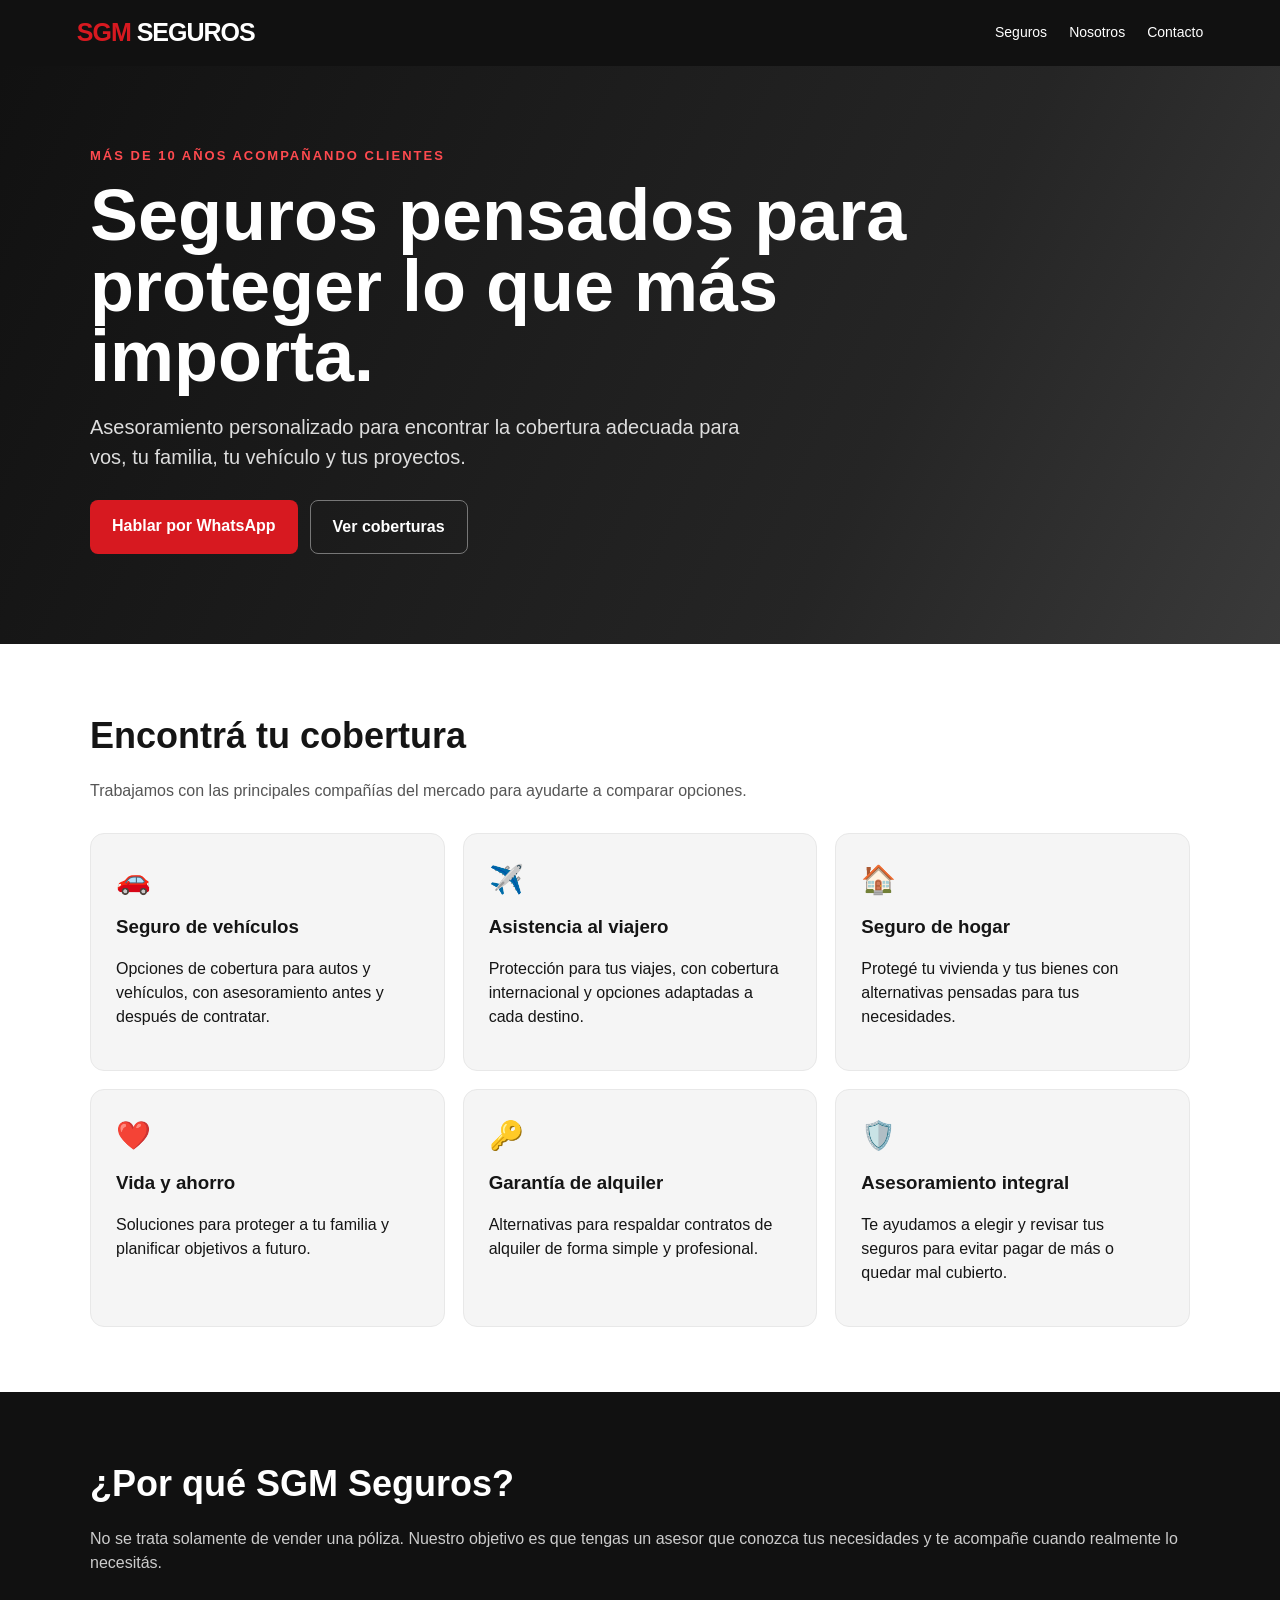
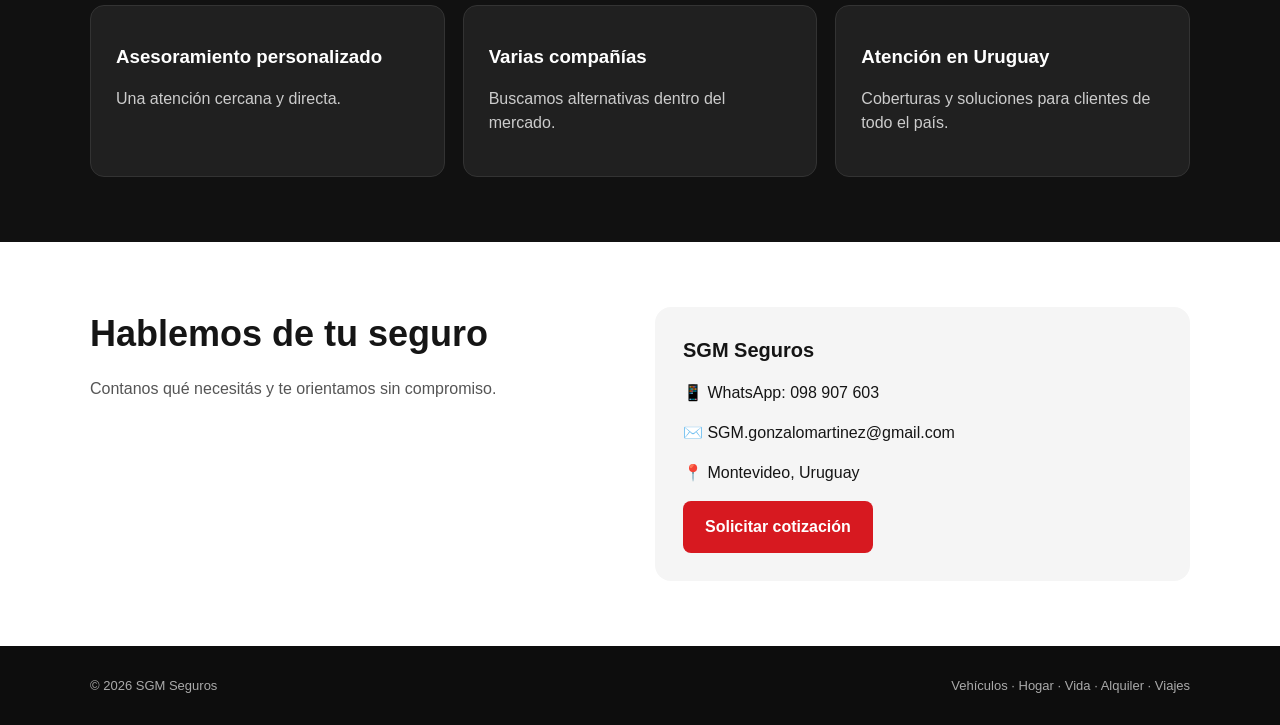
==== index.html @ dced8d36 "Add missing SEO and project files" ====
<!doctype html>
<html lang="es">
<head>
<meta charset="utf-8"><meta name="viewport" content="width=device-width, initial-scale=1">
<meta name="description" content="SGM Seguros — seguros para vehículos, hogar, vida, garantía de alquiler y asistencia al viajero en Uruguay.">
<title>SGM Seguros | Tu seguro, acompañado por un asesor</title>
<style>
:root{--red:#d71920;--dark:#151515;--gray:#555;--light:#f5f5f5;--white:#fff}*{box-sizing:border-box}body{margin:0;font-family:Arial,Helvetica,sans-serif;color:var(--dark);background:#fff;line-height:1.5}a{text-decoration:none;color:inherit}.nav{position:sticky;top:0;z-index:10;background:#111;color:#fff;padding:14px 6%;display:flex;align-items:center;justify-content:space-between}.brand{font-weight:900;font-size:25px;letter-spacing:-1px}.brand span{color:var(--red)}.navlinks{display:flex;gap:22px;font-size:14px}.hero{background:linear-gradient(115deg,#111 0%,#252525 68%,#3a3a3a 100%);color:#fff;padding:80px 6% 90px}.hero-inner{max-width:1100px;margin:auto}.eyebrow{color:#ff4a4f;font-weight:700;text-transform:uppercase;letter-spacing:2px;font-size:13px}.hero h1{font-size:clamp(40px,7vw,72px);line-height:.98;max-width:850px;margin:15px 0}.hero p{font-size:20px;color:#ddd;max-width:680px}.buttons{display:flex;gap:12px;flex-wrap:wrap;margin-top:28px}.btn{padding:14px 22px;border-radius:8px;font-weight:700;display:inline-block}.primary{background:var(--red);color:#fff}.secondary{border:1px solid #777;color:#fff}.section{padding:65px 6%}.container{max-width:1100px;margin:auto}.section h2{font-size:36px;margin:0 0 12px}.muted{color:var(--gray)}.grid{display:grid;grid-template-columns:repeat(3,1fr);gap:18px;margin-top:30px}.card{background:var(--light);padding:25px;border-radius:14px;border:1px solid #e8e8e8}.icon{font-size:28px}.card h3{margin:12px 0 6px}.band{background:#111;color:#fff}.band .muted{color:#ccc}.contact{display:grid;grid-template-columns:1fr 1fr;gap:30px;align-items:start}.contactbox{background:#f5f5f5;border-radius:16px;padding:28px}.contactbox strong{display:block;font-size:20px;margin-bottom:5px}.footer{background:#0d0d0d;color:#aaa;padding:30px 6%;font-size:13px}.footer-inner{max-width:1100px;margin:auto;display:flex;justify-content:space-between;gap:20px;flex-wrap:wrap}@media(max-width:760px){.navlinks{display:none}.grid,.contact{grid-template-columns:1fr}.hero{padding-top:55px}.section{padding:50px 5%}}
</style>
</head>
<body>
<nav class="nav"><div class="brand"><span>SGM</span> SEGUROS</div><div class="navlinks"><a href="#seguros">Seguros</a><a href="#nosotros">Nosotros</a><a href="#contacto">Contacto</a></div></nav>
<section class="hero"><div class="hero-inner"><div class="eyebrow">Más de 10 años acompañando clientes</div><h1>Seguros pensados para proteger lo que más importa.</h1><p>Asesoramiento personalizado para encontrar la cobertura adecuada para vos, tu familia, tu vehículo y tus proyectos.</p><div class="buttons"><a class="btn primary" href="https://wa.me/59898907603?text=Hola%20SGM%20Seguros%2C%20quiero%20asesorarme%20sobre%20un%20seguro." target="_blank">Hablar por WhatsApp</a><a class="btn secondary" href="#seguros">Ver coberturas</a></div></div></section>
<section class="section" id="seguros"><div class="container"><h2>Encontrá tu cobertura</h2><p class="muted">Trabajamos con las principales compañías del mercado para ayudarte a comparar opciones.</p><div class="grid">
<div class="card"><div class="icon">🚗</div><h3>Seguro de vehículos</h3><p>Opciones de cobertura para autos y vehículos, con asesoramiento antes y después de contratar.</p></div>
<div class="card"><div class="icon">✈️</div><h3>Asistencia al viajero</h3><p>Protección para tus viajes, con cobertura internacional y opciones adaptadas a cada destino.</p></div>
<div class="card"><div class="icon">🏠</div><h3>Seguro de hogar</h3><p>Protegé tu vivienda y tus bienes con alternativas pensadas para tus necesidades.</p></div>
<div class="card"><div class="icon">❤️</div><h3>Vida y ahorro</h3><p>Soluciones para proteger a tu familia y planificar objetivos a futuro.</p></div>
<div class="card"><div class="icon">🔑</div><h3>Garantía de alquiler</h3><p>Alternativas para respaldar contratos de alquiler de forma simple y profesional.</p></div>
<div class="card"><div class="icon">🛡️</div><h3>Asesoramiento integral</h3><p>Te ayudamos a elegir y revisar tus seguros para evitar pagar de más o quedar mal cubierto.</p></div>
</div></div></section>
<section class="section band" id="nosotros"><div class="container"><h2>¿Por qué SGM Seguros?</h2><p class="muted">No se trata solamente de vender una póliza. Nuestro objetivo es que tengas un asesor que conozca tus necesidades y te acompañe cuando realmente lo necesitás.</p><div class="grid"><div class="card" style="background:#202020;border-color:#333"><h3>Asesoramiento personalizado</h3><p class="muted">Una atención cercana y directa.</p></div><div class="card" style="background:#202020;border-color:#333"><h3>Varias compañías</h3><p class="muted">Buscamos alternativas dentro del mercado.</p></div><div class="card" style="background:#202020;border-color:#333"><h3>Atención en Uruguay</h3><p class="muted">Coberturas y soluciones para clientes de todo el país.</p></div></div></div></section>
<section class="section" id="contacto"><div class="container contact"><div><h2>Hablemos de tu seguro</h2><p class="muted">Contanos qué necesitás y te orientamos sin compromiso.</p></div><div class="contactbox"><strong>SGM Seguros</strong><p>📱 WhatsApp: 098 907 603</p><p>✉️ SGM.gonzalomartinez@gmail.com</p><p>📍 Montevideo, Uruguay</p><a class="btn primary" href="https://wa.me/59898907603?text=Hola%20SGM%20Seguros%2C%20quiero%20una%20cotizaci%C3%B3n." target="_blank">Solicitar cotización</a></div></div></section>
<footer class="footer"><div class="footer-inner"><div>© 2026 SGM Seguros</div><div>Vehículos · Hogar · Vida · Alquiler · Viajes</div></div></footer>
</body></html>
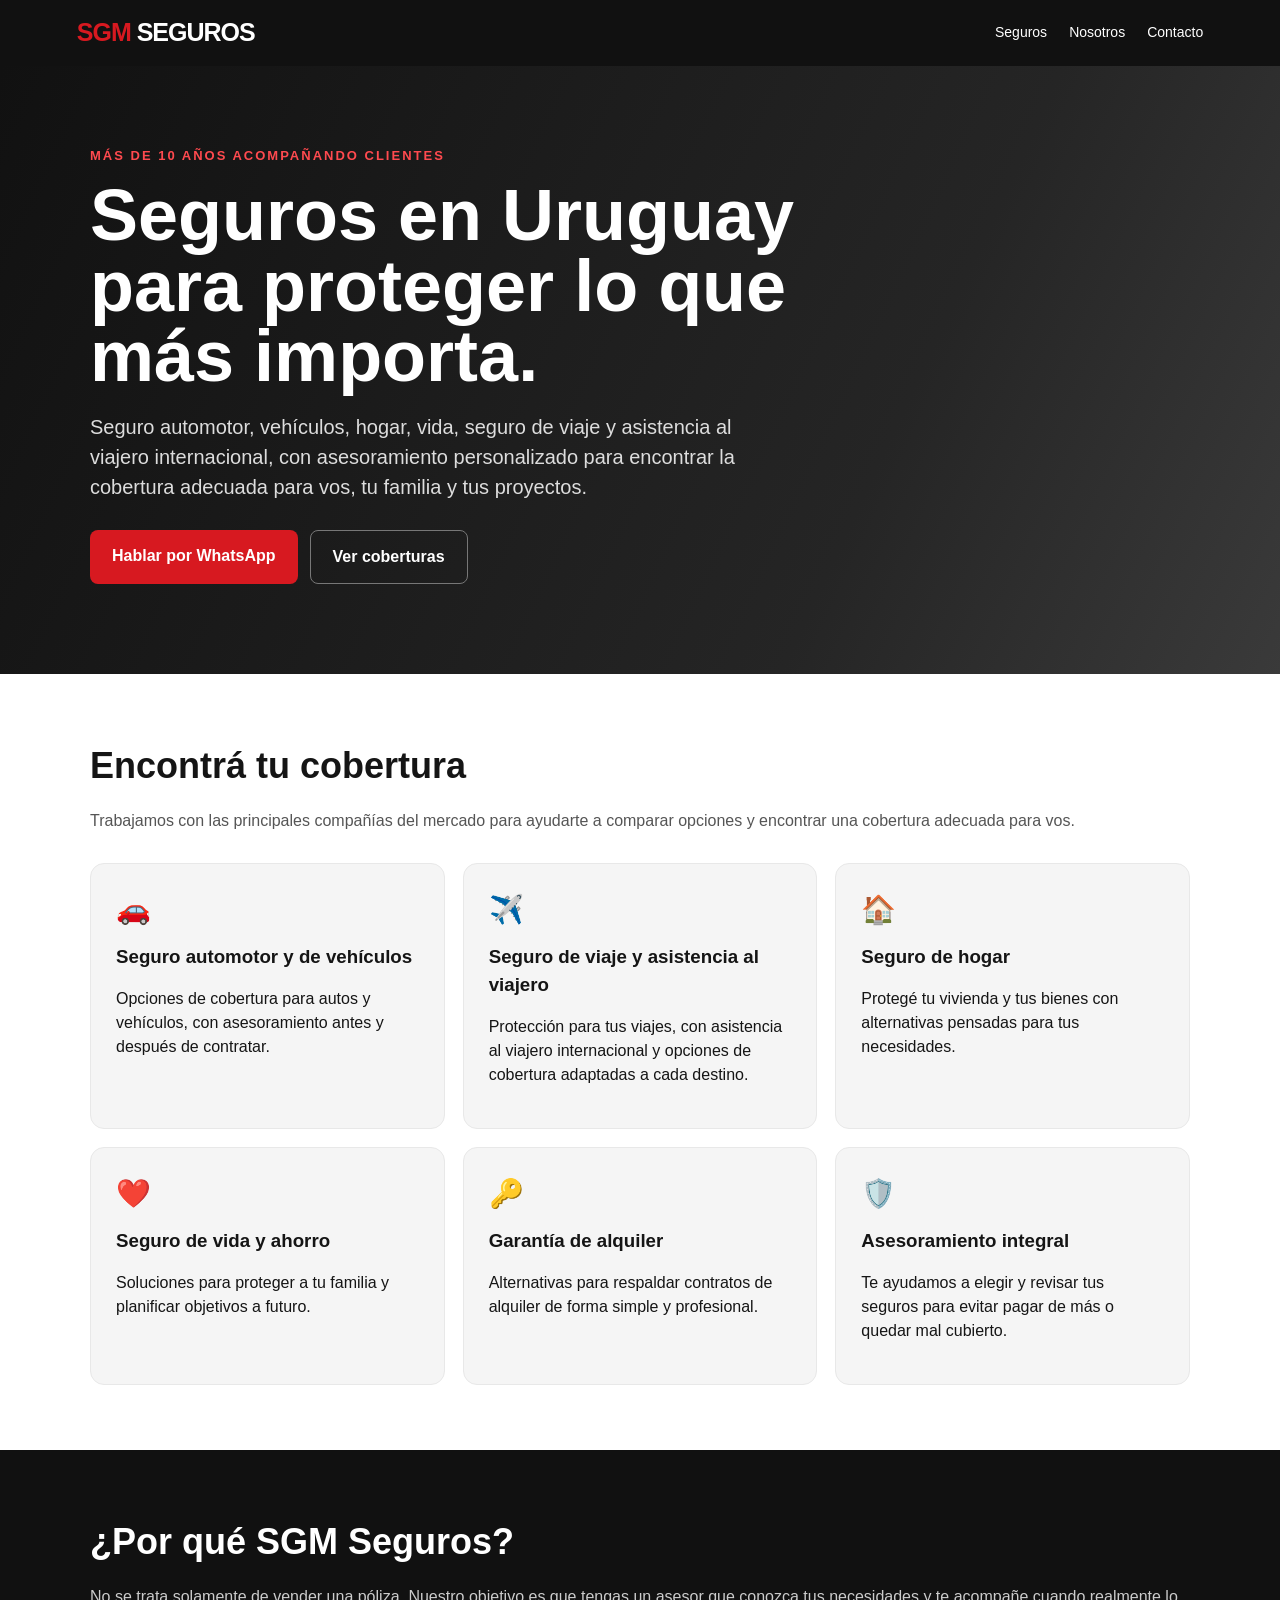
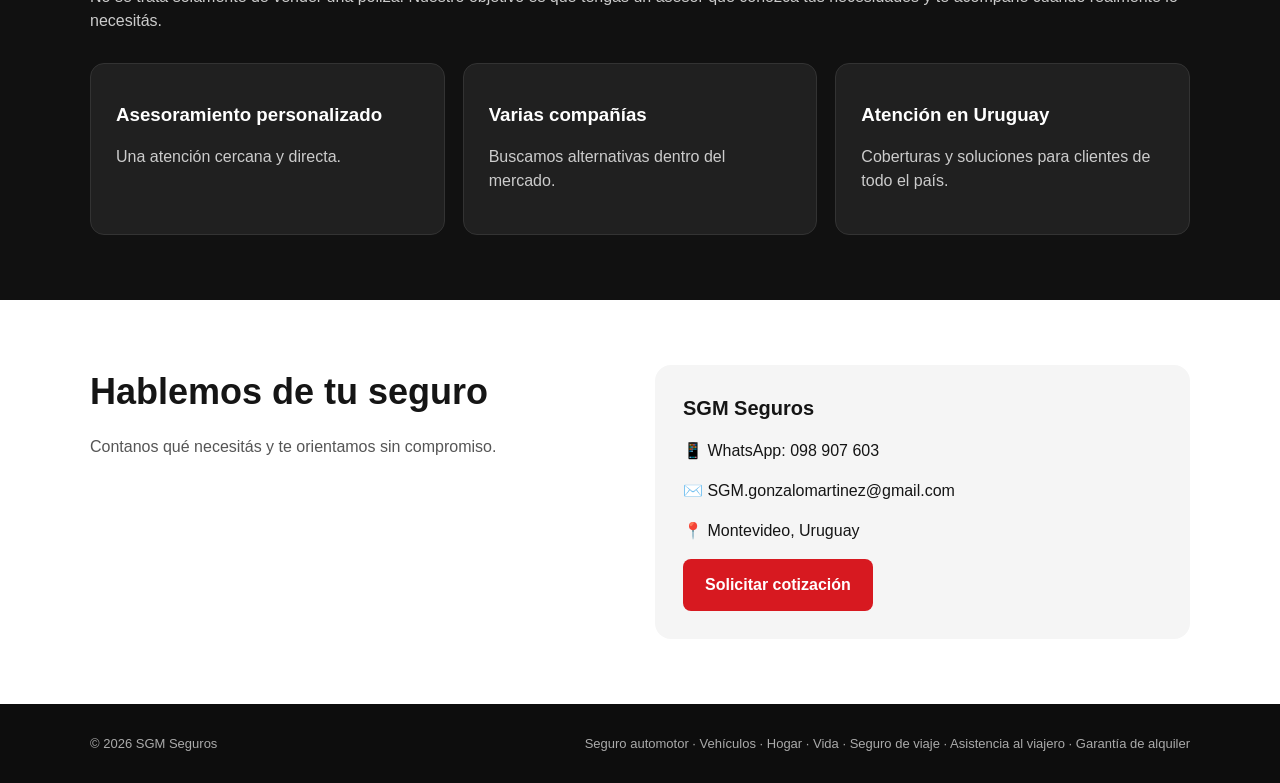
==== commit e74785af: "Revise index.html for SEO and content updates Actualizar página principal SGM Seguros" ====
--- a/index.html
+++ b/index.html
@@ -1,25 +1,241 @@
 <!doctype html>
 <html lang="es">
 <head>
-<meta charset="utf-8"><meta name="viewport" content="width=device-width, initial-scale=1">
-<meta name="description" content="SGM Seguros — seguros para vehículos, hogar, vida, garantía de alquiler y asistencia al viajero en Uruguay.">
-<title>SGM Seguros | Tu seguro, acompañado por un asesor</title>
+<meta charset="utf-8">
+<meta name="viewport" content="width=device-width, initial-scale=1">
+
+<title>SGM Seguros Uruguay | Seguro automotor, hogar, vida y viaje</title>
+
+<meta name="description" content="SGM Seguros Uruguay. Seguro automotor, seguros de vehículos, hogar, vida, seguro de viaje, asistencia al viajero internacional y garantía de alquiler. Asesoramiento personalizado en Montevideo y todo Uruguay.">
+
+<link rel="canonical" href="https://sgmseguros.github.io/">
+<meta name="robots" content="index, follow">
+
+<!-- Open Graph -->
+<meta property="og:type" content="website">
+<meta property="og:url" content="https://sgmseguros.github.io/">
+<meta property="og:title" content="SGM Seguros Uruguay | Protección y asesoramiento">
+<meta property="og:description" content="Seguro automotor, vehículos, hogar, vida, seguro de viaje, asistencia al viajero internacional y garantía de alquiler. Asesoramiento personalizado en Uruguay.">
+<meta property="og:locale" content="es_UY">
+
+<!-- Twitter / X -->
+<meta name="twitter:card" content="summary">
+<meta name="twitter:title" content="SGM Seguros Uruguay">
+<meta name="twitter:description" content="Seguro automotor, vehículos, hogar, vida, seguro de viaje, asistencia al viajero internacional y garantía de alquiler.">
+
+<!-- Favicon: lo agregaremos cuando tengamos el logo SGM -->
+<!-- <link rel="icon" type="image/png" href="/favicon.png"> -->
+
+<!-- Datos estructurados para buscadores -->
+<script type="application/ld+json">
+{
+  "@context": "https://schema.org",
+  "@type": "InsuranceAgency",
+  "name": "SGM Seguros",
+  "url": "https://sgmseguros.github.io/",
+  "description": "Asesoramiento en seguros de vehículos, hogar, vida, seguro de viaje, asistencia al viajero internacional y garantía de alquiler en Uruguay.",
+  "areaServed": {
+    "@type": "Country",
+    "name": "Uruguay"
+  },
+  "address": {
+    "@type": "PostalAddress",
+    "addressLocality": "Montevideo",
+    "addressCountry": "UY"
+  }
+}
+</script>
+
 <style>
 :root{--red:#d71920;--dark:#151515;--gray:#555;--light:#f5f5f5;--white:#fff}*{box-sizing:border-box}body{margin:0;font-family:Arial,Helvetica,sans-serif;color:var(--dark);background:#fff;line-height:1.5}a{text-decoration:none;color:inherit}.nav{position:sticky;top:0;z-index:10;background:#111;color:#fff;padding:14px 6%;display:flex;align-items:center;justify-content:space-between}.brand{font-weight:900;font-size:25px;letter-spacing:-1px}.brand span{color:var(--red)}.navlinks{display:flex;gap:22px;font-size:14px}.hero{background:linear-gradient(115deg,#111 0%,#252525 68%,#3a3a3a 100%);color:#fff;padding:80px 6% 90px}.hero-inner{max-width:1100px;margin:auto}.eyebrow{color:#ff4a4f;font-weight:700;text-transform:uppercase;letter-spacing:2px;font-size:13px}.hero h1{font-size:clamp(40px,7vw,72px);line-height:.98;max-width:850px;margin:15px 0}.hero p{font-size:20px;color:#ddd;max-width:680px}.buttons{display:flex;gap:12px;flex-wrap:wrap;margin-top:28px}.btn{padding:14px 22px;border-radius:8px;font-weight:700;display:inline-block}.primary{background:var(--red);color:#fff}.secondary{border:1px solid #777;color:#fff}.section{padding:65px 6%}.container{max-width:1100px;margin:auto}.section h2{font-size:36px;margin:0 0 12px}.muted{color:var(--gray)}.grid{display:grid;grid-template-columns:repeat(3,1fr);gap:18px;margin-top:30px}.card{background:var(--light);padding:25px;border-radius:14px;border:1px solid #e8e8e8}.icon{font-size:28px}.card h3{margin:12px 0 6px}.band{background:#111;color:#fff}.band .muted{color:#ccc}.contact{display:grid;grid-template-columns:1fr 1fr;gap:30px;align-items:start}.contactbox{background:#f5f5f5;border-radius:16px;padding:28px}.contactbox strong{display:block;font-size:20px;margin-bottom:5px}.footer{background:#0d0d0d;color:#aaa;padding:30px 6%;font-size:13px}.footer-inner{max-width:1100px;margin:auto;display:flex;justify-content:space-between;gap:20px;flex-wrap:wrap}@media(max-width:760px){.navlinks{display:none}.grid,.contact{grid-template-columns:1fr}.hero{padding-top:55px}.section{padding:50px 5%}}
 </style>
 </head>
+
 <body>
-<nav class="nav"><div class="brand"><span>SGM</span> SEGUROS</div><div class="navlinks"><a href="#seguros">Seguros</a><a href="#nosotros">Nosotros</a><a href="#contacto">Contacto</a></div></nav>
-<section class="hero"><div class="hero-inner"><div class="eyebrow">Más de 10 años acompañando clientes</div><h1>Seguros pensados para proteger lo que más importa.</h1><p>Asesoramiento personalizado para encontrar la cobertura adecuada para vos, tu familia, tu vehículo y tus proyectos.</p><div class="buttons"><a class="btn primary" href="https://wa.me/59898907603?text=Hola%20SGM%20Seguros%2C%20quiero%20asesorarme%20sobre%20un%20seguro." target="_blank">Hablar por WhatsApp</a><a class="btn secondary" href="#seguros">Ver coberturas</a></div></div></section>
-<section class="section" id="seguros"><div class="container"><h2>Encontrá tu cobertura</h2><p class="muted">Trabajamos con las principales compañías del mercado para ayudarte a comparar opciones.</p><div class="grid">
-<div class="card"><div class="icon">🚗</div><h3>Seguro de vehículos</h3><p>Opciones de cobertura para autos y vehículos, con asesoramiento antes y después de contratar.</p></div>
-<div class="card"><div class="icon">✈️</div><h3>Asistencia al viajero</h3><p>Protección para tus viajes, con cobertura internacional y opciones adaptadas a cada destino.</p></div>
-<div class="card"><div class="icon">🏠</div><h3>Seguro de hogar</h3><p>Protegé tu vivienda y tus bienes con alternativas pensadas para tus necesidades.</p></div>
-<div class="card"><div class="icon">❤️</div><h3>Vida y ahorro</h3><p>Soluciones para proteger a tu familia y planificar objetivos a futuro.</p></div>
-<div class="card"><div class="icon">🔑</div><h3>Garantía de alquiler</h3><p>Alternativas para respaldar contratos de alquiler de forma simple y profesional.</p></div>
-<div class="card"><div class="icon">🛡️</div><h3>Asesoramiento integral</h3><p>Te ayudamos a elegir y revisar tus seguros para evitar pagar de más o quedar mal cubierto.</p></div>
-</div></div></section>
-<section class="section band" id="nosotros"><div class="container"><h2>¿Por qué SGM Seguros?</h2><p class="muted">No se trata solamente de vender una póliza. Nuestro objetivo es que tengas un asesor que conozca tus necesidades y te acompañe cuando realmente lo necesitás.</p><div class="grid"><div class="card" style="background:#202020;border-color:#333"><h3>Asesoramiento personalizado</h3><p class="muted">Una atención cercana y directa.</p></div><div class="card" style="background:#202020;border-color:#333"><h3>Varias compañías</h3><p class="muted">Buscamos alternativas dentro del mercado.</p></div><div class="card" style="background:#202020;border-color:#333"><h3>Atención en Uruguay</h3><p class="muted">Coberturas y soluciones para clientes de todo el país.</p></div></div></div></section>
-<section class="section" id="contacto"><div class="container contact"><div><h2>Hablemos de tu seguro</h2><p class="muted">Contanos qué necesitás y te orientamos sin compromiso.</p></div><div class="contactbox"><strong>SGM Seguros</strong><p>📱 WhatsApp: 098 907 603</p><p>✉️ SGM.gonzalomartinez@gmail.com</p><p>📍 Montevideo, Uruguay</p><a class="btn primary" href="https://wa.me/59898907603?text=Hola%20SGM%20Seguros%2C%20quiero%20una%20cotizaci%C3%B3n." target="_blank">Solicitar cotización</a></div></div></section>
-<footer class="footer"><div class="footer-inner"><div>© 2026 SGM Seguros</div><div>Vehículos · Hogar · Vida · Alquiler · Viajes</div></div></footer>
-</body></html>
+
+<nav class="nav">
+  <div class="brand"><span>SGM</span> SEGUROS</div>
+  <div class="navlinks">
+    <a href="#seguros">Seguros</a>
+    <a href="#nosotros">Nosotros</a>
+    <a href="#contacto">Contacto</a>
+  </div>
+</nav>
+
+<section class="hero">
+  <div class="hero-inner">
+    <div class="eyebrow">Más de 10 años acompañando clientes</div>
+
+    <h1>Seguros en Uruguay para proteger lo que más importa.</h1>
+
+    <p>
+      Seguro automotor, vehículos, hogar, vida, seguro de viaje y asistencia
+      al viajero internacional, con asesoramiento personalizado para encontrar
+      la cobertura adecuada para vos, tu familia y tus proyectos.
+    </p>
+
+    <div class="buttons">
+      <a class="btn primary"
+         href="https://wa.me/59898907603?text=Hola%20SGM%20Seguros%2C%20quiero%20asesorarme%20sobre%20un%20seguro."
+         target="_blank">
+         Hablar por WhatsApp
+      </a>
+
+      <a class="btn secondary" href="#seguros">
+        Ver coberturas
+      </a>
+    </div>
+  </div>
+</section>
+
+<section class="section" id="seguros">
+  <div class="container">
+
+    <h2>Encontrá tu cobertura</h2>
+
+    <p class="muted">
+      Trabajamos con las principales compañías del mercado para ayudarte
+      a comparar opciones y encontrar una cobertura adecuada para vos.
+    </p>
+
+    <div class="grid">
+
+      <div class="card">
+        <div class="icon">🚗</div>
+        <h3>Seguro automotor y de vehículos</h3>
+        <p>
+          Opciones de cobertura para autos y vehículos, con asesoramiento
+          antes y después de contratar.
+        </p>
+      </div>
+
+      <div class="card">
+        <div class="icon">✈️</div>
+        <h3>Seguro de viaje y asistencia al viajero</h3>
+        <p>
+          Protección para tus viajes, con asistencia al viajero internacional
+          y opciones de cobertura adaptadas a cada destino.
+        </p>
+      </div>
+
+      <div class="card">
+        <div class="icon">🏠</div>
+        <h3>Seguro de hogar</h3>
+        <p>
+          Protegé tu vivienda y tus bienes con alternativas pensadas
+          para tus necesidades.
+        </p>
+      </div>
+
+      <div class="card">
+        <div class="icon">❤️</div>
+        <h3>Seguro de vida y ahorro</h3>
+        <p>
+          Soluciones para proteger a tu familia y planificar objetivos
+          a futuro.
+        </p>
+      </div>
+
+      <div class="card">
+        <div class="icon">🔑</div>
+        <h3>Garantía de alquiler</h3>
+        <p>
+          Alternativas para respaldar contratos de alquiler de forma
+          simple y profesional.
+        </p>
+      </div>
+
+      <div class="card">
+        <div class="icon">🛡️</div>
+        <h3>Asesoramiento integral</h3>
+        <p>
+          Te ayudamos a elegir y revisar tus seguros para evitar pagar
+          de más o quedar mal cubierto.
+        </p>
+      </div>
+
+    </div>
+  </div>
+</section>
+
+<section class="section band" id="nosotros">
+  <div class="container">
+
+    <h2>¿Por qué SGM Seguros?</h2>
+
+    <p class="muted">
+      No se trata solamente de vender una póliza. Nuestro objetivo es que
+      tengas un asesor que conozca tus necesidades y te acompañe cuando
+      realmente lo necesitás.
+    </p>
+
+    <div class="grid">
+
+      <div class="card" style="background:#202020;border-color:#333">
+        <h3>Asesoramiento personalizado</h3>
+        <p class="muted">
+          Una atención cercana y directa.
+        </p>
+      </div>
+
+      <div class="card" style="background:#202020;border-color:#333">
+        <h3>Varias compañías</h3>
+        <p class="muted">
+          Buscamos alternativas dentro del mercado.
+        </p>
+      </div>
+
+      <div class="card" style="background:#202020;border-color:#333">
+        <h3>Atención en Uruguay</h3>
+        <p class="muted">
+          Coberturas y soluciones para clientes de todo el país.
+        </p>
+      </div>
+
+    </div>
+  </div>
+</section>
+
+<section class="section" id="contacto">
+  <div class="container contact">
+
+    <div>
+      <h2>Hablemos de tu seguro</h2>
+
+      <p class="muted">
+        Contanos qué necesitás y te orientamos sin compromiso.
+      </p>
+    </div>
+
+    <div class="contactbox">
+
+      <strong>SGM Seguros</strong>
+
+      <p>📱 WhatsApp: 098 907 603</p>
+
+      <p>✉️ SGM.gonzalomartinez@gmail.com</p>
+
+      <p>📍 Montevideo, Uruguay</p>
+
+      <a class="btn primary"
+         href="https://wa.me/59898907603?text=Hola%20SGM%20Seguros%2C%20quiero%20una%20cotizaci%C3%B3n."
+         target="_blank">
+         Solicitar cotización
+      </a>
+
+    </div>
+  </div>
+</section>
+
+<footer class="footer">
+  <div class="footer-inner">
+    <div>© 2026 SGM Seguros</div>
+    <div>
+      Seguro automotor · Vehículos · Hogar · Vida · Seguro de viaje ·
+      Asistencia al viajero · Garantía de alquiler
+    </div>
+  </div>
+</footer>
+
+</body>
+</html>
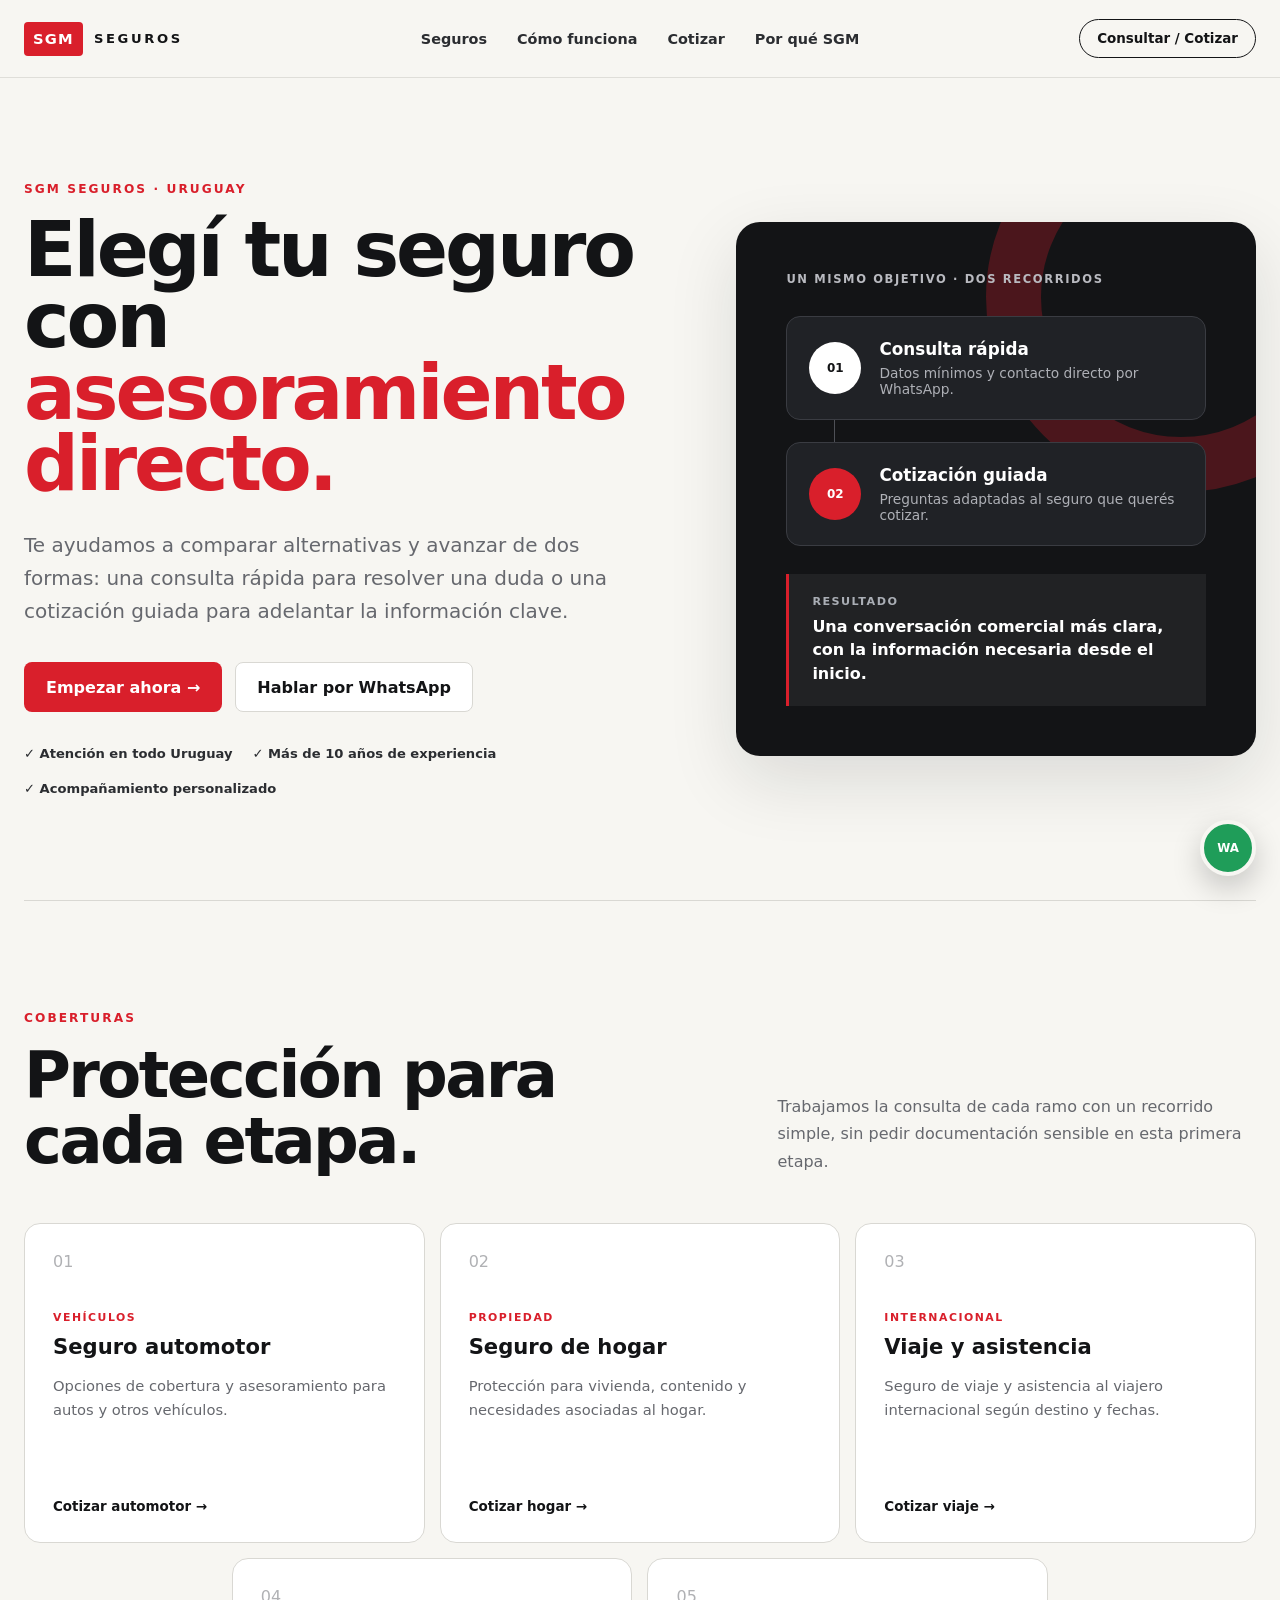
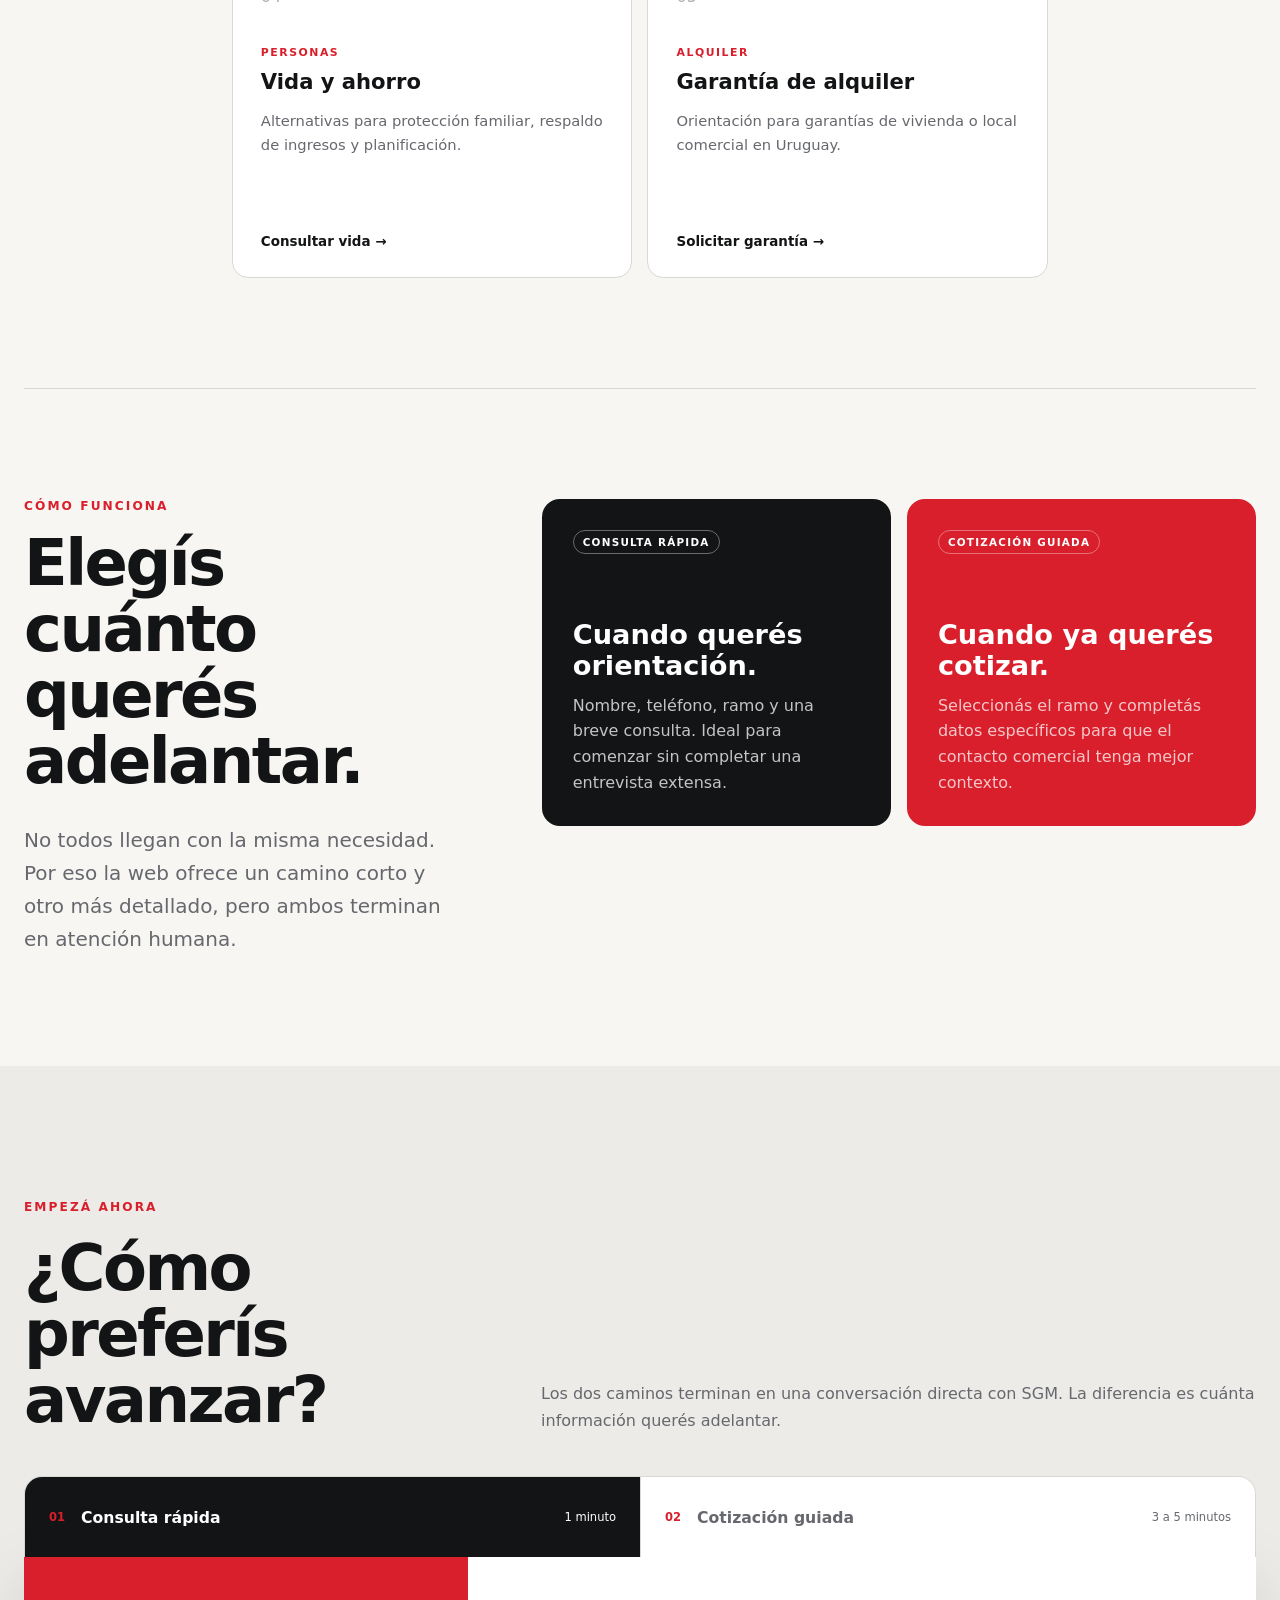
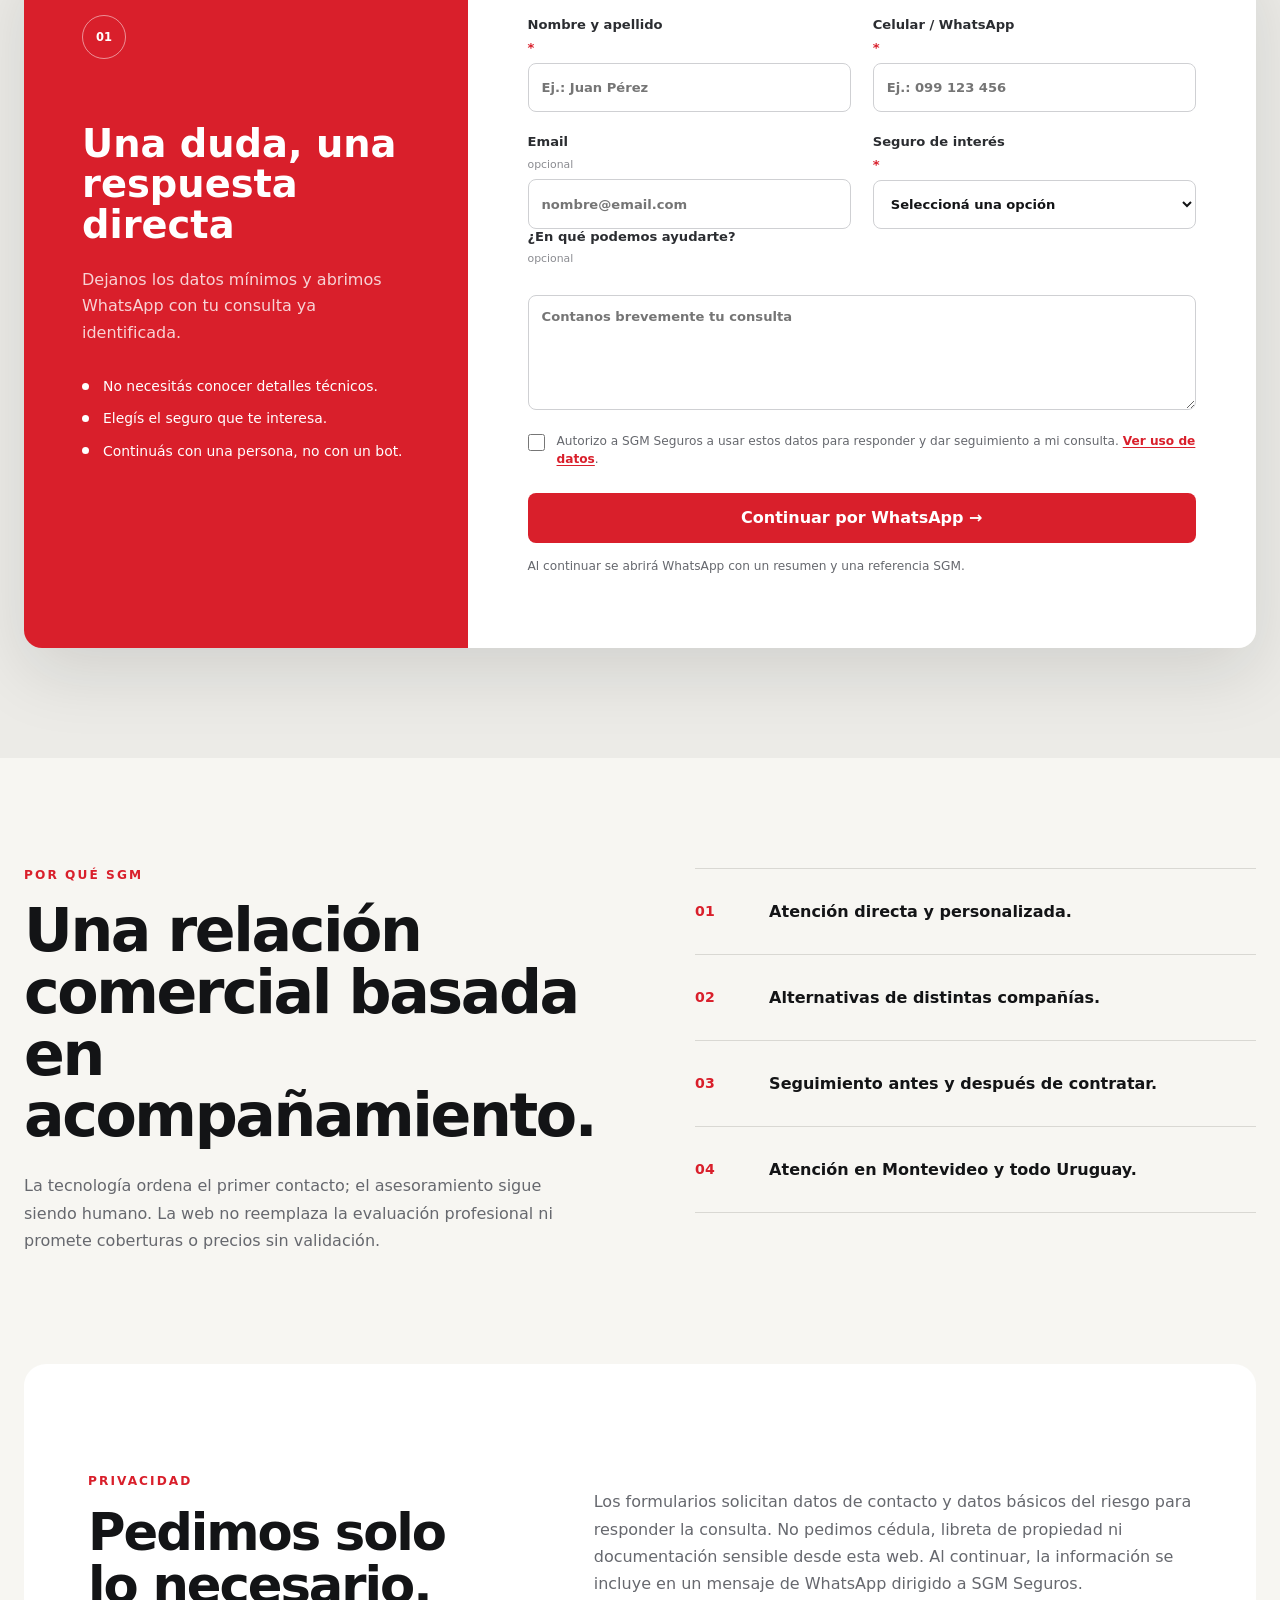
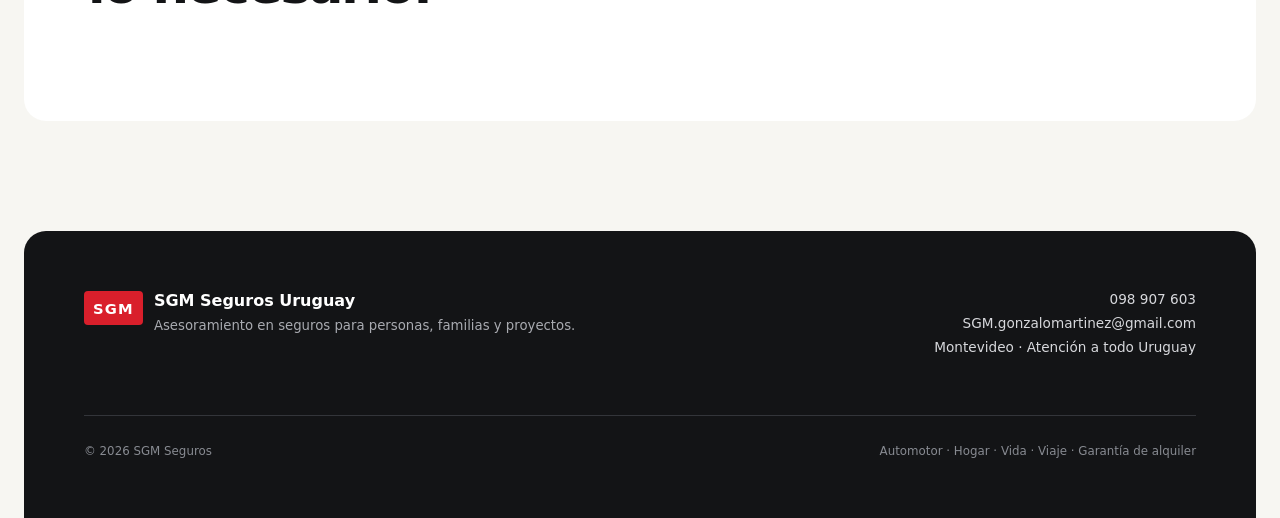
==== commit edf7ad32: "Update print statement from 'Hello' to 'Goodbye' actualizacion pagina sgm version cotizador" ====
--- a/index.html
+++ b/index.html
@@ -1,241 +1,1423 @@
 <!doctype html>
-<html lang="es">
+<html lang="es-UY">
 <head>
 <meta charset="utf-8">
 <meta name="viewport" content="width=device-width, initial-scale=1">
-
 <title>SGM Seguros Uruguay | Seguro automotor, hogar, vida y viaje</title>
-
-<meta name="description" content="SGM Seguros Uruguay. Seguro automotor, seguros de vehículos, hogar, vida, seguro de viaje, asistencia al viajero internacional y garantía de alquiler. Asesoramiento personalizado en Montevideo y todo Uruguay.">
-
+<meta name="description" content="SGM Seguros Uruguay. Seguro automotor, hogar, vida, seguro de viaje, asistencia al viajero internacional y garantía de alquiler. Consulta rápida y cotización guiada para todo Uruguay.">
 <link rel="canonical" href="https://sgmseguros.github.io/">
 <meta name="robots" content="index, follow">
-
-<!-- Open Graph -->
 <meta property="og:type" content="website">
 <meta property="og:url" content="https://sgmseguros.github.io/">
 <meta property="og:title" content="SGM Seguros Uruguay | Protección y asesoramiento">
-<meta property="og:description" content="Seguro automotor, vehículos, hogar, vida, seguro de viaje, asistencia al viajero internacional y garantía de alquiler. Asesoramiento personalizado en Uruguay.">
+<meta property="og:description" content="Consulta rápida y cotización guiada de seguros en Uruguay, con atención directa por WhatsApp.">
 <meta property="og:locale" content="es_UY">
-
-<!-- Twitter / X -->
 <meta name="twitter:card" content="summary">
 <meta name="twitter:title" content="SGM Seguros Uruguay">
-<meta name="twitter:description" content="Seguro automotor, vehículos, hogar, vida, seguro de viaje, asistencia al viajero internacional y garantía de alquiler.">
-
-<!-- Favicon: lo agregaremos cuando tengamos el logo SGM -->
-<!-- <link rel="icon" type="image/png" href="/favicon.png"> -->
-
-<!-- Datos estructurados para buscadores -->
+<meta name="twitter:description" content="Seguro automotor, hogar, vida, viaje y garantía de alquiler con asesoramiento personalizado.">
 <script type="application/ld+json">
-{
-  "@context": "https://schema.org",
-  "@type": "InsuranceAgency",
-  "name": "SGM Seguros",
-  "url": "https://sgmseguros.github.io/",
-  "description": "Asesoramiento en seguros de vehículos, hogar, vida, seguro de viaje, asistencia al viajero internacional y garantía de alquiler en Uruguay.",
-  "areaServed": {
-    "@type": "Country",
-    "name": "Uruguay"
-  },
-  "address": {
-    "@type": "PostalAddress",
-    "addressLocality": "Montevideo",
-    "addressCountry": "UY"
-  }
-}
+{"@context":"https://schema.org","@type":"InsuranceAgency","name":"SGM Seguros","url":"https://sgmseguros.github.io/","description":"Asesoramiento en seguros automotor, hogar, vida, viaje y garantía de alquiler en Uruguay.","areaServed":{"@type":"Country","name":"Uruguay"},"address":{"@type":"PostalAddress","addressLocality":"Montevideo","addressCountry":"UY"}}
 </script>
-
 <style>
-:root{--red:#d71920;--dark:#151515;--gray:#555;--light:#f5f5f5;--white:#fff}*{box-sizing:border-box}body{margin:0;font-family:Arial,Helvetica,sans-serif;color:var(--dark);background:#fff;line-height:1.5}a{text-decoration:none;color:inherit}.nav{position:sticky;top:0;z-index:10;background:#111;color:#fff;padding:14px 6%;display:flex;align-items:center;justify-content:space-between}.brand{font-weight:900;font-size:25px;letter-spacing:-1px}.brand span{color:var(--red)}.navlinks{display:flex;gap:22px;font-size:14px}.hero{background:linear-gradient(115deg,#111 0%,#252525 68%,#3a3a3a 100%);color:#fff;padding:80px 6% 90px}.hero-inner{max-width:1100px;margin:auto}.eyebrow{color:#ff4a4f;font-weight:700;text-transform:uppercase;letter-spacing:2px;font-size:13px}.hero h1{font-size:clamp(40px,7vw,72px);line-height:.98;max-width:850px;margin:15px 0}.hero p{font-size:20px;color:#ddd;max-width:680px}.buttons{display:flex;gap:12px;flex-wrap:wrap;margin-top:28px}.btn{padding:14px 22px;border-radius:8px;font-weight:700;display:inline-block}.primary{background:var(--red);color:#fff}.secondary{border:1px solid #777;color:#fff}.section{padding:65px 6%}.container{max-width:1100px;margin:auto}.section h2{font-size:36px;margin:0 0 12px}.muted{color:var(--gray)}.grid{display:grid;grid-template-columns:repeat(3,1fr);gap:18px;margin-top:30px}.card{background:var(--light);padding:25px;border-radius:14px;border:1px solid #e8e8e8}.icon{font-size:28px}.card h3{margin:12px 0 6px}.band{background:#111;color:#fff}.band .muted{color:#ccc}.contact{display:grid;grid-template-columns:1fr 1fr;gap:30px;align-items:start}.contactbox{background:#f5f5f5;border-radius:16px;padding:28px}.contactbox strong{display:block;font-size:20px;margin-bottom:5px}.footer{background:#0d0d0d;color:#aaa;padding:30px 6%;font-size:13px}.footer-inner{max-width:1100px;margin:auto;display:flex;justify-content:space-between;gap:20px;flex-wrap:wrap}@media(max-width:760px){.navlinks{display:none}.grid,.contact{grid-template-columns:1fr}.hero{padding-top:55px}.section{padding:50px 5%}}
+:root {
+  --ink: #131416;
+  --ink-soft: #2b2d31;
+  --paper: #f7f6f2;
+  --white: #ffffff;
+  --line: #d9d8d3;
+  --muted: #66686e;
+  --red: #d91f2b;
+  --red-dark: #b6131d;
+  --red-soft: #fff0f1;
+  --green: #1f9d59;
+  --shadow: 0 24px 70px rgba(20, 21, 23, 0.12);
+}
+
+* {
+  box-sizing: border-box;
+}
+
+html {
+  scroll-behavior: smooth;
+}
+
+body {
+  margin: 0;
+  background: var(--paper);
+  color: var(--ink);
+  font-family:
+    Inter, ui-sans-serif, system-ui, -apple-system, BlinkMacSystemFont, "Segoe UI",
+    sans-serif;
+  text-rendering: optimizeLegibility;
+}
+
+a {
+  color: inherit;
+  text-decoration: none;
+}
+
+button,
+input,
+select,
+textarea {
+  font: inherit;
+}
+
+button,
+a {
+  -webkit-tap-highlight-color: transparent;
+}
+
+:focus-visible {
+  outline: 3px solid rgba(217, 31, 43, 0.34);
+  outline-offset: 3px;
+}
+
+svg {
+  fill: none;
+  stroke: currentColor;
+  stroke-linecap: round;
+  stroke-linejoin: round;
+  stroke-width: 1.9;
+}
+
+.site-header {
+  position: sticky;
+  top: 0;
+  z-index: 30;
+  display: grid;
+  grid-template-columns: 1fr auto 1fr;
+  align-items: center;
+  min-height: 78px;
+  padding: 0 max(24px, calc((100vw - 1240px) / 2));
+  border-bottom: 1px solid rgba(217, 216, 211, 0.82);
+  background: rgba(247, 246, 242, 0.94);
+  backdrop-filter: blur(16px);
+}
+
+.brand,
+.footer-brand {
+  display: flex;
+  align-items: center;
+  gap: 11px;
+}
+
+.brand-mark {
+  display: inline-flex;
+  align-items: center;
+  justify-content: center;
+  min-width: 54px;
+  height: 34px;
+  padding: 0 9px;
+  border-radius: 4px;
+  background: var(--red);
+  color: var(--white);
+  font-size: 0.92rem;
+  font-weight: 900;
+  letter-spacing: 0.08em;
+}
+
+.brand-name {
+  font-size: 0.82rem;
+  font-weight: 850;
+  letter-spacing: 0.2em;
+  text-transform: uppercase;
+}
+
+.site-header nav {
+  display: flex;
+  align-items: center;
+  gap: 30px;
+  color: var(--ink-soft);
+  font-size: 0.9rem;
+  font-weight: 650;
+}
+
+.site-header nav a,
+.footer-contact a {
+  transition: color 160ms ease;
+}
+
+.site-header nav a:hover,
+.footer-contact a:hover {
+  color: var(--red);
+}
+
+.header-action {
+  justify-self: end;
+  padding: 11px 17px;
+  border: 1px solid var(--ink);
+  border-radius: 999px;
+  font-size: 0.84rem;
+  font-weight: 750;
+  transition:
+    background 160ms ease,
+    color 160ms ease;
+}
+
+.header-action:hover {
+  background: var(--ink);
+  color: var(--white);
+}
+
+.hero,
+.section,
+footer {
+  width: min(1240px, calc(100% - 48px));
+  margin-inline: auto;
+}
+
+.hero {
+  display: grid;
+  grid-template-columns: 1.08fr 0.92fr;
+  gap: clamp(48px, 8vw, 110px);
+  align-items: center;
+  min-height: calc(100vh - 78px);
+  padding-block: 80px;
+}
+
+.eyebrow {
+  margin: 0 0 18px;
+  color: var(--red);
+  font-size: 0.76rem;
+  font-weight: 850;
+  letter-spacing: 0.17em;
+  text-transform: uppercase;
+}
+
+.hero h1,
+.section h2 {
+  margin: 0;
+  font-family: inherit;
+  font-weight: 850;
+  letter-spacing: -0.04em;
+}
+
+.hero h1 {
+  max-width: 760px;
+  font-size: clamp(3.25rem, 6vw, 6.4rem);
+  line-height: 0.93;
+}
+
+.hero h1 span {
+  color: var(--red);
+  font-style: normal;
+  font-weight: 850;
+}
+
+.hero-lead {
+  max-width: 680px;
+  margin: 30px 0 0;
+  color: var(--muted);
+  font-size: clamp(1.05rem, 1.7vw, 1.25rem);
+  line-height: 1.65;
+}
+
+.hero-actions {
+  display: flex;
+  flex-wrap: wrap;
+  gap: 13px;
+  margin-top: 34px;
+}
+
+.button {
+  display: inline-flex;
+  align-items: center;
+  justify-content: center;
+  gap: 10px;
+  min-height: 50px;
+  padding: 0 21px;
+  border: 1px solid transparent;
+  border-radius: 8px;
+  cursor: pointer;
+  font-weight: 760;
+  transition:
+    transform 160ms ease,
+    background 160ms ease,
+    border-color 160ms ease;
+}
+
+.button:hover {
+  transform: translateY(-1px);
+}
+
+.button:disabled {
+  cursor: wait;
+  opacity: 0.72;
+}
+
+.button-primary {
+  background: var(--red);
+  color: var(--white);
+}
+
+.button-primary:hover {
+  background: var(--red-dark);
+}
+
+.button-ghost {
+  border-color: var(--line);
+  background: var(--white);
+  color: var(--ink);
+}
+
+.button-ghost:hover {
+  border-color: var(--ink);
+}
+
+.hero-proof {
+  display: flex;
+  flex-wrap: wrap;
+  gap: 20px;
+  margin: 34px 0 0;
+  padding: 0;
+  color: var(--ink-soft);
+  font-size: 0.82rem;
+  font-weight: 680;
+  list-style: none;
+}
+
+.hero-proof li {
+  display: flex;
+  align-items: center;
+  gap: 7px;
+}
+
+.hero-proof svg {
+  color: var(--red);
+}
+
+.hero-panel {
+  position: relative;
+  overflow: hidden;
+  padding: clamp(26px, 4vw, 50px);
+  border-radius: 24px;
+  background: var(--ink);
+  box-shadow: var(--shadow);
+  color: var(--white);
+}
+
+.hero-panel::before {
+  position: absolute;
+  top: -120px;
+  right: -120px;
+  width: 280px;
+  height: 280px;
+  border: 55px solid rgba(217, 31, 43, 0.28);
+  border-radius: 50%;
+  content: "";
+}
+
+.panel-kicker {
+  position: relative;
+  margin: 0 0 30px;
+  color: #b9bac0;
+  font-size: 0.72rem;
+  font-weight: 800;
+  letter-spacing: 0.14em;
+  text-transform: uppercase;
+}
+
+.route-preview {
+  position: relative;
+  display: grid;
+  grid-template-columns: 52px 1fr;
+  gap: 18px;
+  align-items: center;
+  padding: 22px;
+  border: 1px solid #3a3c42;
+  border-radius: 14px;
+  background: #202226;
+}
+
+.route-preview > span {
+  display: grid;
+  place-items: center;
+  width: 52px;
+  height: 52px;
+  border-radius: 50%;
+  background: var(--white);
+  color: var(--ink);
+  font-size: 0.75rem;
+  font-weight: 900;
+}
+
+.route-preview-quote > span {
+  background: var(--red);
+  color: var(--white);
+}
+
+.route-preview strong {
+  display: block;
+  font-size: 1.05rem;
+}
+
+.route-preview p {
+  margin: 6px 0 0;
+  color: #aeb0b6;
+  font-size: 0.86rem;
+}
+
+.route-connector {
+  width: 1px;
+  height: 22px;
+  margin-left: 48px;
+  background: #4e5056;
+}
+
+.panel-result {
+  position: relative;
+  margin-top: 28px;
+  padding: 21px 23px;
+  border-left: 3px solid var(--red);
+  background: rgba(255, 255, 255, 0.06);
+}
+
+.panel-result span {
+  display: block;
+  margin-bottom: 7px;
+  color: #aaaeb5;
+  font-size: 0.7rem;
+  font-weight: 800;
+  letter-spacing: 0.13em;
+  text-transform: uppercase;
+}
+
+.panel-result strong {
+  line-height: 1.45;
+}
+
+.section {
+  padding-block: 110px;
+  scroll-margin-top: 70px;
+}
+
+.section-heading {
+  display: grid;
+  grid-template-columns: 1fr minmax(320px, 0.7fr);
+  gap: 70px;
+  align-items: end;
+  margin-bottom: 48px;
+}
+
+.section h2 {
+  font-size: clamp(2.5rem, 5vw, 4.7rem);
+  line-height: 1.03;
+}
+
+.section-heading > p,
+.lead-heading > p:last-child,
+.trust-copy > p:last-child,
+.privacy-note > p {
+  margin: 0;
+  color: var(--muted);
+  line-height: 1.7;
+}
+
+.services {
+  border-top: 1px solid var(--line);
+}
+
+.service-grid {
+  display: grid;
+  grid-template-columns: repeat(6, 1fr);
+  gap: 15px;
+}
+
+.service-card {
+  position: relative;
+  display: flex;
+  grid-column: span 2;
+  flex-direction: column;
+  min-height: 320px;
+  padding: 28px;
+  border: 1px solid var(--line);
+  border-radius: 16px;
+  background: var(--white);
+  transition:
+    transform 180ms ease,
+    box-shadow 180ms ease;
+}
+
+.service-card:nth-child(4) {
+  grid-column: 2 / span 2;
+}
+
+.service-card:hover {
+  transform: translateY(-4px);
+  box-shadow: 0 18px 45px rgba(20, 21, 23, 0.08);
+}
+
+.service-number {
+  margin-bottom: 40px;
+  color: #b0b1b4;
+  font-family: inherit;
+  font-size: 1rem;
+}
+
+.service-card > p:nth-of-type(1) {
+  margin: 0 0 10px;
+  color: var(--red);
+  font-size: 0.68rem;
+  font-weight: 850;
+  letter-spacing: 0.14em;
+  text-transform: uppercase;
+}
+
+.service-card h3 {
+  margin: 0;
+  font-size: 1.32rem;
+}
+
+.service-card > p:nth-of-type(2) {
+  margin: 15px 0 28px;
+  color: var(--muted);
+  font-size: 0.92rem;
+  line-height: 1.65;
+}
+
+.service-card a {
+  display: inline-flex;
+  align-items: center;
+  gap: 8px;
+  margin-top: auto;
+  font-size: 0.84rem;
+  font-weight: 780;
+}
+
+.service-card a:hover {
+  color: var(--red);
+}
+
+.route-intro {
+  display: grid;
+  grid-template-columns: 0.76fr 1.24fr;
+  gap: 80px;
+  align-items: start;
+  border-top: 1px solid var(--line);
+}
+
+.route-principles {
+  display: grid;
+  grid-template-columns: 1fr 1fr;
+  gap: 16px;
+}
+
+.route-principles article {
+  min-height: 280px;
+  padding: 31px;
+  border-radius: 18px;
+  background: var(--ink);
+  color: var(--white);
+}
+
+.route-principles article:last-child {
+  background: var(--red);
+}
+
+.route-principles span {
+  display: inline-block;
+  padding: 5px 9px;
+  border: 1px solid rgba(255, 255, 255, 0.36);
+  border-radius: 999px;
+  font-size: 0.65rem;
+  font-weight: 800;
+  letter-spacing: 0.12em;
+  text-transform: uppercase;
+}
+
+.route-principles h3 {
+  margin: 65px 0 12px;
+  font-family: inherit;
+  font-size: 1.7rem;
+  font-weight: 800;
+}
+
+.route-principles p {
+  margin: 0;
+  color: rgba(255, 255, 255, 0.75);
+  line-height: 1.6;
+}
+
+.lead-section {
+  width: 100%;
+  max-width: none;
+  padding: 110px max(24px, calc((100vw - 1240px) / 2));
+  background: #ecebe7;
+}
+
+.lead-heading {
+  display: grid;
+  grid-template-columns: 0.78fr 1.22fr;
+  gap: 60px;
+  align-items: end;
+  max-width: 1240px;
+  margin: 0 auto 42px;
+}
+
+.lead-heading .eyebrow {
+  grid-column: 1 / -1;
+  margin-bottom: -38px;
+}
+
+.lead-heading h2 {
+  max-width: 520px;
+}
+
+.journey-switch {
+  display: grid;
+  grid-template-columns: 1fr 1fr;
+  max-width: 1240px;
+  margin: 0 auto;
+  border: 1px solid var(--line);
+  border-bottom: 0;
+  border-radius: 18px 18px 0 0;
+  overflow: hidden;
+}
+
+.journey-switch button {
+  display: grid;
+  grid-template-columns: auto 1fr auto;
+  gap: 16px;
+  align-items: center;
+  min-height: 80px;
+  padding: 18px 24px;
+  border: 0;
+  background: var(--white);
+  color: var(--muted);
+  cursor: pointer;
+  text-align: left;
+}
+
+.journey-switch button + button {
+  border-left: 1px solid var(--line);
+}
+
+.journey-switch button.active {
+  background: var(--ink);
+  color: var(--white);
+}
+
+.journey-switch button > span {
+  color: var(--red);
+  font-size: 0.72rem;
+  font-weight: 900;
+}
+
+.journey-switch button strong {
+  font-size: 0.98rem;
+}
+
+.journey-switch button small {
+  color: inherit;
+  font-size: 0.72rem;
+}
+
+.form-shell {
+  display: grid;
+  grid-template-columns: 0.72fr 1.28fr;
+  max-width: 1240px;
+  margin: 0 auto;
+  border-radius: 0 0 18px 18px;
+  overflow: hidden;
+  box-shadow: var(--shadow);
+}
+
+.form-aside {
+  padding: clamp(32px, 5vw, 58px);
+  background: var(--red);
+  color: var(--white);
+}
+
+.form-number {
+  display: grid;
+  place-items: center;
+  width: 44px;
+  height: 44px;
+  margin-bottom: 65px;
+  border: 1px solid rgba(255, 255, 255, 0.5);
+  border-radius: 50%;
+  font-size: 0.72rem;
+  font-weight: 850;
+}
+
+.form-aside h3 {
+  margin: 0;
+  font-family: inherit;
+  font-size: clamp(2rem, 3vw, 3.1rem);
+  font-weight: 800;
+  line-height: 1.05;
+}
+
+.form-aside > p {
+  margin: 22px 0;
+  color: rgba(255, 255, 255, 0.8);
+  line-height: 1.65;
+}
+
+.form-aside ul {
+  display: grid;
+  gap: 12px;
+  margin: 30px 0 0;
+  padding: 0;
+  list-style: none;
+}
+
+.form-aside li {
+  position: relative;
+  padding-left: 21px;
+  font-size: 0.87rem;
+  line-height: 1.45;
+}
+
+.form-aside li::before {
+  position: absolute;
+  top: 0.48em;
+  left: 0;
+  width: 7px;
+  height: 7px;
+  border-radius: 50%;
+  background: var(--white);
+  content: "";
+}
+
+.lead-form {
+  position: relative;
+  padding: clamp(30px, 5vw, 60px);
+  background: var(--white);
+}
+
+.form-grid {
+  display: grid;
+  gap: 22px;
+}
+
+.two-columns {
+  grid-template-columns: 1fr 1fr;
+}
+
+.lead-form > label,
+.form-grid > label,
+.risk-fields > label,
+.risk-fields .span-two > label {
+  display: grid;
+  gap: 8px;
+  color: var(--ink-soft);
+  font-size: 0.82rem;
+  font-weight: 730;
+}
+
+.lead-form > label > small,
+.form-grid label > small {
+  display: inline;
+  color: #8a8b90;
+  font-size: 0.68rem;
+  font-weight: 500;
+}
+
+.lead-form input,
+.lead-form select,
+.lead-form textarea {
+  width: 100%;
+  border: 1px solid #cfd0d3;
+  border-radius: 8px;
+  background: var(--white);
+  color: var(--ink);
+  transition:
+    border-color 150ms ease,
+    box-shadow 150ms ease;
+}
+
+.lead-form input,
+.lead-form select {
+  min-height: 49px;
+  padding: 0 13px;
+}
+
+.lead-form textarea {
+  min-height: 115px;
+  margin-top: 22px;
+  padding: 13px;
+  resize: vertical;
+}
+
+.lead-form input:focus,
+.lead-form select:focus,
+.lead-form textarea:focus {
+  border-color: var(--red);
+  box-shadow: 0 0 0 3px rgba(217, 31, 43, 0.12);
+  outline: none;
+}
+
+.lead-form label > span[aria-label="obligatorio"] {
+  color: var(--red);
+}
+
+.honeypot {
+  position: absolute !important;
+  left: -9999px !important;
+  width: 1px !important;
+  height: 1px !important;
+  opacity: 0 !important;
+}
+
+.consent-row {
+  grid-template-columns: 18px 1fr !important;
+  gap: 11px !important;
+  align-items: start;
+  margin-top: 22px;
+  color: var(--muted) !important;
+  font-size: 0.76rem !important;
+  font-weight: 500 !important;
+  line-height: 1.5;
+}
+
+.consent-row input {
+  width: 17px;
+  min-height: 17px;
+  margin: 2px 0 0;
+  accent-color: var(--red);
+}
+
+.consent-row a,
+.form-message a {
+  color: var(--red);
+  font-weight: 750;
+  text-decoration: underline;
+  text-underline-offset: 2px;
+}
+
+.submit-button {
+  width: 100%;
+  margin-top: 24px;
+}
+
+.form-message {
+  margin-top: 18px;
+  padding: 14px 16px;
+  border-radius: 8px;
+  font-size: 0.82rem;
+}
+
+.form-message p {
+  margin: 0 0 7px;
+}
+
+.form-message.error {
+  border: 1px solid #f2bac0;
+  background: var(--red-soft);
+  color: #7e151e;
+}
+
+.quote-aside {
+  background: var(--ink);
+}
+
+.progress-list {
+  display: grid;
+  gap: 12px;
+  margin-top: 32px;
+}
+
+.progress-list > div {
+  display: grid;
+  grid-template-columns: 28px 1fr;
+  gap: 10px;
+  align-items: center;
+  color: #7c7f86;
+  font-size: 0.82rem;
+  font-weight: 700;
+}
+
+.progress-list span {
+  display: grid;
+  place-items: center;
+  width: 28px;
+  height: 28px;
+  border: 1px solid #4b4d54;
+  border-radius: 50%;
+  font-size: 0.66rem;
+}
+
+.progress-list .complete {
+  color: var(--white);
+}
+
+.progress-list .complete span {
+  border-color: var(--red);
+  background: var(--red);
+}
+
+.quote-form fieldset {
+  min-width: 0;
+  margin: 0;
+  padding: 0;
+  border: 0;
+}
+
+.quote-form legend {
+  padding: 0;
+  font-family: inherit;
+  font-size: clamp(1.75rem, 3vw, 2.65rem);
+  font-weight: 800;
+}
+
+.field-intro {
+  margin: 12px 0 28px;
+  color: var(--muted);
+  font-size: 0.88rem;
+  line-height: 1.6;
+}
+
+.insurance-options {
+  display: grid;
+  gap: 10px;
+}
+
+.insurance-options label {
+  cursor: pointer;
+}
+
+.insurance-options input {
+  position: absolute;
+  width: 1px;
+  height: 1px;
+  opacity: 0;
+}
+
+.insurance-options label > span {
+  display: grid;
+  grid-template-columns: 1fr auto;
+  gap: 8px;
+  align-items: center;
+  min-height: 62px;
+  padding: 14px 17px;
+  border: 1px solid var(--line);
+  border-radius: 9px;
+  transition:
+    border-color 150ms ease,
+    background 150ms ease;
+}
+
+.insurance-options label > span small {
+  color: var(--muted);
+  font-size: 0.7rem;
+  font-weight: 500;
+}
+
+.insurance-options input:checked + span {
+  border-color: var(--red);
+  background: var(--red-soft);
+  color: var(--red-dark);
+}
+
+.insurance-options input:focus-visible + span {
+  outline: 3px solid rgba(217, 31, 43, 0.28);
+  outline-offset: 2px;
+}
+
+.wizard-actions {
+  display: flex;
+  justify-content: space-between;
+  gap: 12px;
+  margin-top: 30px;
+}
+
+.wizard-actions.end {
+  justify-content: flex-end;
+}
+
+.risk-fields {
+  align-items: end;
+}
+
+.span-two {
+  grid-column: 1 / -1;
+}
+
+.trust-section {
+  display: grid;
+  grid-template-columns: 0.9fr 1.1fr;
+  gap: 100px;
+  align-items: start;
+}
+
+.trust-copy h2 {
+  max-width: 640px;
+  font-size: clamp(2.5rem, 4.7vw, 4.25rem);
+}
+
+.trust-copy > p:last-child {
+  max-width: 610px;
+  margin-top: 25px;
+}
+
+.trust-list {
+  border-top: 1px solid var(--line);
+}
+
+.trust-list > div {
+  display: grid;
+  grid-template-columns: 54px 1fr;
+  gap: 20px;
+  align-items: center;
+  min-height: 86px;
+  border-bottom: 1px solid var(--line);
+}
+
+.trust-list strong {
+  color: var(--red);
+  font-family: inherit;
+  font-size: 0.88rem;
+}
+
+.trust-list span {
+  font-weight: 720;
+}
+
+.privacy-note {
+  display: grid;
+  grid-template-columns: 0.82fr 1.18fr;
+  gap: 90px;
+  align-items: center;
+  padding-inline: clamp(26px, 5vw, 65px);
+  border-radius: 22px;
+  background: var(--white);
+}
+
+.privacy-note h2 {
+  font-size: clamp(2.2rem, 4vw, 3.7rem);
+}
+
+footer {
+  display: grid;
+  grid-template-columns: 1fr 1fr;
+  gap: 60px;
+  margin-top: 110px;
+  padding: 60px;
+  border-radius: 22px 22px 0 0;
+  background: var(--ink);
+  color: var(--white);
+}
+
+.footer-brand {
+  align-items: flex-start;
+}
+
+.footer-brand strong {
+  font-size: 1rem;
+}
+
+.footer-brand p {
+  margin: 8px 0 0;
+  color: #a9abb1;
+  font-size: 0.83rem;
+}
+
+.footer-contact {
+  display: grid;
+  gap: 8px;
+  justify-items: end;
+  color: #d7d8dc;
+  font-size: 0.85rem;
+}
+
+.footer-bottom {
+  display: flex;
+  grid-column: 1 / -1;
+  justify-content: space-between;
+  padding-top: 28px;
+  border-top: 1px solid #33353a;
+  color: #888b92;
+  font-size: 0.74rem;
+}
+
+.floating-whatsapp {
+  position: fixed;
+  right: 24px;
+  bottom: 24px;
+  z-index: 25;
+  display: grid;
+  place-items: center;
+  width: 56px;
+  height: 56px;
+  border: 4px solid var(--paper);
+  border-radius: 50%;
+  background: var(--green);
+  box-shadow: 0 12px 30px rgba(0, 0, 0, 0.2);
+  color: var(--white);
+  font-size: 0.74rem;
+  font-weight: 900;
+}
+
+@media (max-width: 1050px) {
+  .site-header {
+    grid-template-columns: 1fr auto;
+  }
+
+  .site-header nav {
+    display: none;
+  }
+
+  .hero,
+  .route-intro,
+  .trust-section {
+    grid-template-columns: 1fr;
+  }
+
+  .hero {
+    min-height: auto;
+  }
+
+  .hero-panel {
+    max-width: 720px;
+  }
+
+  .service-card {
+    grid-column: span 3;
+  }
+
+  .service-card:nth-child(4) {
+    grid-column: span 3;
+  }
+
+  .service-card:last-child {
+    grid-column: 2 / span 4;
+  }
+
+  .route-intro,
+  .trust-section {
+    gap: 50px;
+  }
+
+  .lead-heading {
+    grid-template-columns: 1fr;
+    gap: 24px;
+  }
+
+  .lead-heading .eyebrow {
+    grid-column: auto;
+    margin-bottom: -4px;
+  }
+
+  .form-shell {
+    grid-template-columns: 0.8fr 1.2fr;
+  }
+}
+
+@media (max-width: 760px) {
+  .site-header {
+    min-height: 68px;
+    padding-inline: 18px;
+  }
+
+  .brand-name {
+    display: none;
+  }
+
+  .header-action {
+    padding: 9px 13px;
+    font-size: 0.76rem;
+  }
+
+  .hero,
+  .section,
+  footer {
+    width: min(100% - 32px, 1240px);
+  }
+
+  .hero {
+    gap: 48px;
+    padding-block: 64px;
+  }
+
+  .hero h1 {
+    font-size: clamp(3rem, 14vw, 4.4rem);
+  }
+
+  .hero-actions,
+  .hero-actions .button {
+    width: 100%;
+  }
+
+  .hero-proof {
+    display: grid;
+  }
+
+  .hero-panel {
+    padding: 24px;
+  }
+
+  .route-preview {
+    grid-template-columns: 42px 1fr;
+    padding: 17px;
+  }
+
+  .route-preview > span {
+    width: 42px;
+    height: 42px;
+  }
+
+  .route-connector {
+    margin-left: 38px;
+  }
+
+  .section {
+    padding-block: 76px;
+  }
+
+  .section-heading,
+  .route-principles,
+  .privacy-note {
+    grid-template-columns: 1fr;
+  }
+
+  .section-heading {
+    gap: 25px;
+    margin-bottom: 34px;
+  }
+
+  .service-grid {
+    display: grid;
+    grid-template-columns: 1fr;
+  }
+
+  .service-card,
+  .service-card:nth-child(4),
+  .service-card:last-child {
+    grid-column: auto;
+    min-height: 270px;
+  }
+
+  .route-intro {
+    gap: 34px;
+  }
+
+  .route-principles {
+    gap: 12px;
+  }
+
+  .route-principles article {
+    min-height: 235px;
+  }
+
+  .route-principles h3 {
+    margin-top: 45px;
+  }
+
+  .lead-section {
+    width: 100%;
+    padding: 76px 16px;
+  }
+
+  .journey-switch {
+    grid-template-columns: 1fr;
+  }
+
+  .journey-switch button + button {
+    border-top: 1px solid var(--line);
+    border-left: 0;
+  }
+
+  .form-shell {
+    grid-template-columns: 1fr;
+  }
+
+  .form-number {
+    margin-bottom: 32px;
+  }
+
+  .lead-form {
+    padding: 28px 20px;
+  }
+
+  .two-columns {
+    grid-template-columns: 1fr;
+  }
+
+  .span-two {
+    grid-column: auto;
+  }
+
+  .wizard-actions {
+    flex-direction: column-reverse;
+  }
+
+  .wizard-actions .button {
+    width: 100%;
+  }
+
+  .trust-section {
+    gap: 38px;
+  }
+
+  .privacy-note {
+    gap: 24px;
+    padding: 36px 24px;
+  }
+
+  footer {
+    grid-template-columns: 1fr;
+    gap: 32px;
+    margin-top: 76px;
+    padding: 40px 24px 28px;
+  }
+
+  .footer-contact {
+    justify-items: start;
+  }
+
+  .footer-bottom {
+    flex-direction: column;
+    gap: 12px;
+  }
+
+  .floating-whatsapp {
+    right: 16px;
+    bottom: 16px;
+  }
+}
+
+@media (prefers-reduced-motion: reduce) {
+  html {
+    scroll-behavior: auto;
+  }
+
+  *,
+  *::before,
+  *::after {
+    transition-duration: 0.01ms !important;
+  }
+}
+
+[hidden]{display:none!important}.quote-step{display:none}.quote-step.active{display:block}.mini-note{margin-top:14px;color:var(--muted);font-size:.76rem;line-height:1.55}.status-note{margin-top:16px;padding:12px 14px;border:1px solid var(--line);border-radius:8px;background:#fafafa;color:var(--muted);font-size:.78rem}.quote-type-title{display:block}.department-select{min-width:0}
+
 </style>
 </head>
-
 <body>
-
-<nav class="nav">
-  <div class="brand"><span>SGM</span> SEGUROS</div>
-  <div class="navlinks">
-    <a href="#seguros">Seguros</a>
-    <a href="#nosotros">Nosotros</a>
-    <a href="#contacto">Contacto</a>
+<header class="site-header">
+  <a class="brand" href="#inicio" aria-label="SGM Seguros - Inicio"><span class="brand-mark">SGM</span><span class="brand-name">Seguros</span></a>
+  <nav aria-label="Navegación principal"><a href="#seguros">Seguros</a><a href="#como-funciona">Cómo funciona</a><a href="#elegi-tu-recorrido">Cotizar</a><a href="#confianza">Por qué SGM</a></nav>
+  <a class="header-action" href="#elegi-tu-recorrido">Consultar / Cotizar</a>
+</header>
+
+<main>
+<section class="hero" id="inicio">
+  <div>
+    <p class="eyebrow">SGM Seguros · Uruguay</p>
+    <h1>Elegí tu seguro con <span>asesoramiento directo.</span></h1>
+    <p class="hero-lead">Te ayudamos a comparar alternativas y avanzar de dos formas: una consulta rápida para resolver una duda o una cotización guiada para adelantar la información clave.</p>
+    <div class="hero-actions">
+      <a class="button button-primary" href="#elegi-tu-recorrido">Empezar ahora →</a>
+      <a class="button button-ghost" href="https://wa.me/59898907603?text=Hola%20SGM%20Seguros%2C%20quiero%20asesorarme%20sobre%20un%20seguro." target="_blank" rel="noopener">Hablar por WhatsApp</a>
+    </div>
+    <ul class="hero-proof"><li>✓ Atención en todo Uruguay</li><li>✓ Más de 10 años de experiencia</li><li>✓ Acompañamiento personalizado</li></ul>
   </div>
-</nav>
-
-<section class="hero">
-  <div class="hero-inner">
-    <div class="eyebrow">Más de 10 años acompañando clientes</div>
-
-    <h1>Seguros en Uruguay para proteger lo que más importa.</h1>
-
-    <p>
-      Seguro automotor, vehículos, hogar, vida, seguro de viaje y asistencia
-      al viajero internacional, con asesoramiento personalizado para encontrar
-      la cobertura adecuada para vos, tu familia y tus proyectos.
-    </p>
-
-    <div class="buttons">
-      <a class="btn primary"
-         href="https://wa.me/59898907603?text=Hola%20SGM%20Seguros%2C%20quiero%20asesorarme%20sobre%20un%20seguro."
-         target="_blank">
-         Hablar por WhatsApp
-      </a>
-
-      <a class="btn secondary" href="#seguros">
-        Ver coberturas
-      </a>
-    </div>
+  <aside class="hero-panel" aria-label="Dos recorridos comerciales">
+    <p class="panel-kicker">Un mismo objetivo · dos recorridos</p>
+    <div class="route-preview"><span>01</span><div><strong>Consulta rápida</strong><p>Datos mínimos y contacto directo por WhatsApp.</p></div></div>
+    <div class="route-connector"></div>
+    <div class="route-preview route-preview-quote"><span>02</span><div><strong>Cotización guiada</strong><p>Preguntas adaptadas al seguro que querés cotizar.</p></div></div>
+    <div class="panel-result"><span>Resultado</span><strong>Una conversación comercial más clara, con la información necesaria desde el inicio.</strong></div>
+  </aside>
+</section>
+
+<section class="section services" id="seguros">
+  <div class="section-heading"><div><p class="eyebrow">Coberturas</p><h2>Protección para cada etapa.</h2></div><p>Trabajamos la consulta de cada ramo con un recorrido simple, sin pedir documentación sensible en esta primera etapa.</p></div>
+  <div class="service-grid">
+    <article class="service-card"><span class="service-number">01</span><p>Vehículos</p><h3>Seguro automotor</h3><p>Opciones de cobertura y asesoramiento para autos y otros vehículos.</p><a href="#elegi-tu-recorrido" data-prefill="automotor">Cotizar automotor →</a></article>
+    <article class="service-card"><span class="service-number">02</span><p>Propiedad</p><h3>Seguro de hogar</h3><p>Protección para vivienda, contenido y necesidades asociadas al hogar.</p><a href="#elegi-tu-recorrido" data-prefill="hogar">Cotizar hogar →</a></article>
+    <article class="service-card"><span class="service-number">03</span><p>Internacional</p><h3>Viaje y asistencia</h3><p>Seguro de viaje y asistencia al viajero internacional según destino y fechas.</p><a href="#elegi-tu-recorrido" data-prefill="viaje">Cotizar viaje →</a></article>
+    <article class="service-card"><span class="service-number">04</span><p>Personas</p><h3>Vida y ahorro</h3><p>Alternativas para protección familiar, respaldo de ingresos y planificación.</p><a href="#elegi-tu-recorrido" data-prefill="vida">Consultar vida →</a></article>
+    <article class="service-card"><span class="service-number">05</span><p>Alquiler</p><h3>Garantía de alquiler</h3><p>Orientación para garantías de vivienda o local comercial en Uruguay.</p><a href="#elegi-tu-recorrido" data-prefill="alquiler">Solicitar garantía →</a></article>
   </div>
 </section>
 
-<section class="section" id="seguros">
-  <div class="container">
-
-    <h2>Encontrá tu cobertura</h2>
-
-    <p class="muted">
-      Trabajamos con las principales compañías del mercado para ayudarte
-      a comparar opciones y encontrar una cobertura adecuada para vos.
-    </p>
-
-    <div class="grid">
-
-      <div class="card">
-        <div class="icon">🚗</div>
-        <h3>Seguro automotor y de vehículos</h3>
-        <p>
-          Opciones de cobertura para autos y vehículos, con asesoramiento
-          antes y después de contratar.
-        </p>
+<section class="section route-intro" id="como-funciona">
+  <div><p class="eyebrow">Cómo funciona</p><h2>Elegís cuánto querés adelantar.</h2><p class="hero-lead">No todos llegan con la misma necesidad. Por eso la web ofrece un camino corto y otro más detallado, pero ambos terminan en atención humana.</p></div>
+  <div class="route-principles"><article><span>Consulta rápida</span><h3>Cuando querés orientación.</h3><p>Nombre, teléfono, ramo y una breve consulta. Ideal para comenzar sin completar una entrevista extensa.</p></article><article><span>Cotización guiada</span><h3>Cuando ya querés cotizar.</h3><p>Seleccionás el ramo y completás datos específicos para que el contacto comercial tenga mejor contexto.</p></article></div>
+</section>
+
+<section class="section lead-section" id="elegi-tu-recorrido">
+  <div class="lead-heading"><p class="eyebrow">Empezá ahora</p><h2>¿Cómo preferís avanzar?</h2><p>Los dos caminos terminan en una conversación directa con SGM. La diferencia es cuánta información querés adelantar.</p></div>
+  <div class="journey-switch" role="tablist" aria-label="Tipo de gestión">
+    <button type="button" id="tabQuick" role="tab" aria-selected="true" class="active"><span>01</span><strong>Consulta rápida</strong><small>1 minuto</small></button>
+    <button type="button" id="tabQuote" role="tab" aria-selected="false"><span>02</span><strong>Cotización guiada</strong><small>3 a 5 minutos</small></button>
+  </div>
+
+  <div class="form-shell" id="quickPanel" role="tabpanel" aria-labelledby="tabQuick">
+    <div class="form-aside"><span class="form-number">01</span><h3>Una duda, una respuesta directa</h3><p>Dejanos los datos mínimos y abrimos WhatsApp con tu consulta ya identificada.</p><ul><li>No necesitás conocer detalles técnicos.</li><li>Elegís el seguro que te interesa.</li><li>Continuás con una persona, no con un bot.</li></ul></div>
+    <form class="lead-form" id="quickForm">
+      <div class="form-grid two-columns">
+        <label>Nombre y apellido <span aria-label="obligatorio">*</span><input name="fullName" type="text" autocomplete="name" required minlength="3" placeholder="Ej.: Juan Pérez"></label>
+        <label>Celular / WhatsApp <span aria-label="obligatorio">*</span><input name="phone" type="tel" autocomplete="tel" required minlength="8" placeholder="Ej.: 099 123 456"></label>
+        <label>Email <small>opcional</small><input name="email" type="email" autocomplete="email" placeholder="nombre@email.com"></label>
+        <label>Seguro de interés <span aria-label="obligatorio">*</span><select name="insuranceType" required><option value="" disabled selected>Seleccioná una opción</option><option value="automotor">Seguro automotor</option><option value="hogar">Seguro de hogar</option><option value="viaje">Seguro de viaje / asistencia internacional</option><option value="vida">Seguro de vida y ahorro</option><option value="alquiler">Garantía de alquiler</option><option value="otro">Otro asunto</option></select></label>
       </div>
-
-      <div class="card">
-        <div class="icon">✈️</div>
-        <h3>Seguro de viaje y asistencia al viajero</h3>
-        <p>
-          Protección para tus viajes, con asistencia al viajero internacional
-          y opciones de cobertura adaptadas a cada destino.
-        </p>
-      </div>
-
-      <div class="card">
-        <div class="icon">🏠</div>
-        <h3>Seguro de hogar</h3>
-        <p>
-          Protegé tu vivienda y tus bienes con alternativas pensadas
-          para tus necesidades.
-        </p>
-      </div>
-
-      <div class="card">
-        <div class="icon">❤️</div>
-        <h3>Seguro de vida y ahorro</h3>
-        <p>
-          Soluciones para proteger a tu familia y planificar objetivos
-          a futuro.
-        </p>
-      </div>
-
-      <div class="card">
-        <div class="icon">🔑</div>
-        <h3>Garantía de alquiler</h3>
-        <p>
-          Alternativas para respaldar contratos de alquiler de forma
-          simple y profesional.
-        </p>
-      </div>
-
-      <div class="card">
-        <div class="icon">🛡️</div>
-        <h3>Asesoramiento integral</h3>
-        <p>
-          Te ayudamos a elegir y revisar tus seguros para evitar pagar
-          de más o quedar mal cubierto.
-        </p>
-      </div>
-
-    </div>
+      <label>¿En qué podemos ayudarte? <small>opcional</small><textarea name="message" rows="4" maxlength="700" placeholder="Contanos brevemente tu consulta"></textarea></label>
+      <input class="honeypot" name="website" type="text" tabindex="-1" autocomplete="off" aria-hidden="true">
+      <label class="consent-row"><input name="consent" type="checkbox" required><span>Autorizo a SGM Seguros a usar estos datos para responder y dar seguimiento a mi consulta. <a href="#privacidad">Ver uso de datos</a>.</span></label>
+      <button class="button button-primary submit-button" type="submit">Continuar por WhatsApp →</button>
+      <p class="mini-note">Al continuar se abrirá WhatsApp con un resumen y una referencia SGM.</p>
+    </form>
+  </div>
+
+  <div class="form-shell quote-shell" id="quotePanel" role="tabpanel" aria-labelledby="tabQuote" hidden>
+    <div class="form-aside quote-aside"><span class="form-number">02</span><h3>Adelantá la información clave</h3><p>La entrevista cambia según el seguro elegido para pedir solo los datos que ayudan a preparar el próximo paso.</p><div class="progress-list" id="progressList"><div class="complete"><span>1</span>Cobertura</div><div><span>2</span>Datos del riesgo</div><div><span>3</span>Contacto</div></div></div>
+    <form class="lead-form quote-form" id="quoteForm">
+      <fieldset class="quote-step active" data-step="1"><legend>¿Qué querés cotizar?</legend><p class="field-intro">Elegí una cobertura. En el siguiente paso te pediremos la información específica.</p><div class="insurance-options" id="quoteOptions">
+        <label><input type="radio" name="quoteType" value="automotor" checked><span><strong>Seguro automotor</strong><small>Entrevista adaptada</small></span></label>
+        <label><input type="radio" name="quoteType" value="hogar"><span><strong>Seguro de hogar</strong><small>Entrevista adaptada</small></span></label>
+        <label><input type="radio" name="quoteType" value="viaje"><span><strong>Seguro de viaje / asistencia internacional</strong><small>Entrevista adaptada</small></span></label>
+        <label><input type="radio" name="quoteType" value="vida"><span><strong>Seguro de vida y ahorro</strong><small>Entrevista adaptada</small></span></label>
+        <label><input type="radio" name="quoteType" value="alquiler"><span><strong>Garantía de alquiler</strong><small>Entrevista adaptada</small></span></label>
+      </div><div class="wizard-actions end"><button class="button button-primary" type="button" data-next="2">Continuar →</button></div></fieldset>
+
+      <fieldset class="quote-step" data-step="2"><legend id="riskLegend">Datos para seguro automotor</legend><p class="field-intro">No ingreses cédula ni adjuntes documentos. Un asesor los pedirá más adelante si fueran necesarios.</p><div class="form-grid two-columns risk-fields" id="riskFields"></div><div class="wizard-actions"><button class="button button-ghost" type="button" data-prev="1">Volver</button><button class="button button-primary" type="button" data-next="3">Datos de contacto →</button></div></fieldset>
+
+      <fieldset class="quote-step" data-step="3"><legend>¿Cómo te contactamos?</legend><p class="field-intro">Al enviar, abrimos WhatsApp con el resumen listo para compartir.</p><div class="form-grid two-columns">
+        <label>Nombre y apellido <span aria-label="obligatorio">*</span><input name="fullName" type="text" autocomplete="name" required minlength="3" placeholder="Ej.: Juan Pérez"></label>
+        <label>Celular / WhatsApp <span aria-label="obligatorio">*</span><input name="phone" type="tel" autocomplete="tel" required minlength="8" placeholder="Ej.: 099 123 456"></label>
+        <label>Email <small>opcional</small><input name="email" type="email" autocomplete="email" placeholder="nombre@email.com"></label>
+        <label>Preferencia de respuesta<select name="responsePreference"><option value="WhatsApp">WhatsApp</option><option value="Llamada">Llamada</option><option value="Email">Email</option><option value="Indistinto">Indistinto</option></select></label>
+      </div><input class="honeypot" name="website" type="text" tabindex="-1" autocomplete="off" aria-hidden="true"><label class="consent-row"><input name="consent" type="checkbox" required><span>Autorizo a SGM Seguros a usar estos datos para responder y dar seguimiento a esta solicitud. <a href="#privacidad">Ver uso de datos</a>.</span></label><div class="wizard-actions"><button class="button button-ghost" type="button" data-prev="2">Volver</button><button class="button button-primary" type="submit">Solicitar cotización →</button></div><p class="mini-note">La referencia se incluirá en el mensaje de WhatsApp para facilitar el seguimiento.</p></fieldset>
+    </form>
   </div>
 </section>
 
-<section class="section band" id="nosotros">
-  <div class="container">
-
-    <h2>¿Por qué SGM Seguros?</h2>
-
-    <p class="muted">
-      No se trata solamente de vender una póliza. Nuestro objetivo es que
-      tengas un asesor que conozca tus necesidades y te acompañe cuando
-      realmente lo necesitás.
-    </p>
-
-    <div class="grid">
-
-      <div class="card" style="background:#202020;border-color:#333">
-        <h3>Asesoramiento personalizado</h3>
-        <p class="muted">
-          Una atención cercana y directa.
-        </p>
-      </div>
-
-      <div class="card" style="background:#202020;border-color:#333">
-        <h3>Varias compañías</h3>
-        <p class="muted">
-          Buscamos alternativas dentro del mercado.
-        </p>
-      </div>
-
-      <div class="card" style="background:#202020;border-color:#333">
-        <h3>Atención en Uruguay</h3>
-        <p class="muted">
-          Coberturas y soluciones para clientes de todo el país.
-        </p>
-      </div>
-
-    </div>
-  </div>
-</section>
-
-<section class="section" id="contacto">
-  <div class="container contact">
-
-    <div>
-      <h2>Hablemos de tu seguro</h2>
-
-      <p class="muted">
-        Contanos qué necesitás y te orientamos sin compromiso.
-      </p>
-    </div>
-
-    <div class="contactbox">
-
-      <strong>SGM Seguros</strong>
-
-      <p>📱 WhatsApp: 098 907 603</p>
-
-      <p>✉️ SGM.gonzalomartinez@gmail.com</p>
-
-      <p>📍 Montevideo, Uruguay</p>
-
-      <a class="btn primary"
-         href="https://wa.me/59898907603?text=Hola%20SGM%20Seguros%2C%20quiero%20una%20cotizaci%C3%B3n."
-         target="_blank">
-         Solicitar cotización
-      </a>
-
-    </div>
-  </div>
-</section>
-
-<footer class="footer">
-  <div class="footer-inner">
-    <div>© 2026 SGM Seguros</div>
-    <div>
-      Seguro automotor · Vehículos · Hogar · Vida · Seguro de viaje ·
-      Asistencia al viajero · Garantía de alquiler
-    </div>
-  </div>
-</footer>
-
+<section class="section trust-section" id="confianza"><div class="trust-copy"><p class="eyebrow">Por qué SGM</p><h2>Una relación comercial basada en acompañamiento.</h2><p>La tecnología ordena el primer contacto; el asesoramiento sigue siendo humano. La web no reemplaza la evaluación profesional ni promete coberturas o precios sin validación.</p></div><div class="trust-list"><div><strong>01</strong><span>Atención directa y personalizada.</span></div><div><strong>02</strong><span>Alternativas de distintas compañías.</span></div><div><strong>03</strong><span>Seguimiento antes y después de contratar.</span></div><div><strong>04</strong><span>Atención en Montevideo y todo Uruguay.</span></div></div></section>
+
+<section class="section privacy-note" id="privacidad"><div><p class="eyebrow">Privacidad</p><h2>Pedimos solo lo necesario.</h2></div><p>Los formularios solicitan datos de contacto y datos básicos del riesgo para responder la consulta. No pedimos cédula, libreta de propiedad ni documentación sensible desde esta web. Al continuar, la información se incluye en un mensaje de WhatsApp dirigido a SGM Seguros.</p></section>
+</main>
+
+<footer><div class="footer-brand"><span class="brand-mark">SGM</span><div><strong>SGM Seguros Uruguay</strong><p>Asesoramiento en seguros para personas, familias y proyectos.</p></div></div><div class="footer-contact"><a href="tel:+59898907603">098 907 603</a><a href="mailto:SGM.gonzalomartinez@gmail.com">SGM.gonzalomartinez@gmail.com</a><span>Montevideo · Atención a todo Uruguay</span></div><div class="footer-bottom"><span>© 2026 SGM Seguros</span><span>Automotor · Hogar · Vida · Viaje · Garantía de alquiler</span></div></footer>
+<a class="floating-whatsapp" href="https://wa.me/59898907603?text=Hola%20SGM%20Seguros%2C%20necesito%20asesoramiento." target="_blank" rel="noopener" aria-label="Hablar con SGM Seguros por WhatsApp">WA</a>
+
+<script>
+const WA_NUMBER='59898907603';
+const labels={automotor:'Seguro automotor',hogar:'Seguro de hogar',viaje:'Seguro de viaje / asistencia internacional',vida:'Seguro de vida y ahorro',alquiler:'Garantía de alquiler',otro:'Otro asunto'};
+const departments=['Artigas','Canelones','Cerro Largo','Colonia','Durazno','Flores','Florida','Lavalleja','Maldonado','Montevideo','Paysandú','Río Negro','Rivera','Rocha','Salto','San José','Soriano','Tacuarembó','Treinta y Tres'];
+const detailLabels={marca:'Marca',modelo:'Modelo',anio:'Año',uso:'Uso',departamento:'Departamento',coberturaActual:'Seguro actual',localidad:'Localidad',tipoVivienda:'Tipo de vivienda',condicion:'Relación con la vivienda',superficie:'Superficie aproximada',destino:'Destino',fechaSalida:'Salida',fechaRegreso:'Regreso',viajeros:'Cantidad de viajeros',edades:'Edades',edad:'Edad',objetivo:'Objetivo principal',capitalOrientativo:'Capital orientativo',tipoInmueble:'Tipo de inmueble',alquilerEstimado:'Alquiler estimado',situacionLaboral:'Situación laboral',cantidadSolicitantes:'Solicitantes'};
+function waUrl(message){return 'https://wa.me/'+WA_NUMBER+'?text='+encodeURIComponent(message)}
+function reference(){const d=new Date();const y=d.getFullYear();const m=String(d.getMonth()+1).padStart(2,'0');const day=String(d.getDate()).padStart(2,'0');const code=Math.random().toString(36).slice(2,6).toUpperCase();return `SGM-${y}${m}${day}-${code}`}
+function origin(){const p=new URLSearchParams(location.search);return ['web',p.get('utm_source')||'organico',p.get('utm_campaign')].filter(Boolean).join('-').slice(0,80)}
+const tabQuick=document.getElementById('tabQuick'),tabQuote=document.getElementById('tabQuote'),quickPanel=document.getElementById('quickPanel'),quotePanel=document.getElementById('quotePanel');
+function showJourney(which){const q=which==='quick';quickPanel.hidden=!q;quotePanel.hidden=q;tabQuick.classList.toggle('active',q);tabQuote.classList.toggle('active',!q);tabQuick.setAttribute('aria-selected',q?'true':'false');tabQuote.setAttribute('aria-selected',q?'false':'true');}
+tabQuick.addEventListener('click',()=>showJourney('quick'));tabQuote.addEventListener('click',()=>showJourney('quote'));
+document.querySelectorAll('[data-prefill]').forEach(a=>a.addEventListener('click',()=>{showJourney('quote');const v=a.dataset.prefill;const r=document.querySelector(`input[name="quoteType"][value="${v}"]`);if(r){r.checked=true;renderRiskFields();showQuoteStep(1)}}));
+
+document.getElementById('quickForm').addEventListener('submit',e=>{e.preventDefault();const f=e.currentTarget;if(!f.reportValidity())return;const d=new FormData(f);if(d.get('website'))return;const ref=reference();const msg=['Hola SGM Seguros. Quiero realizar una consulta.',`Referencia: ${ref}`,`Nombre: ${String(d.get('fullName')).trim()}`,`Teléfono: ${String(d.get('phone')).trim()}`,`Interés: ${labels[d.get('insuranceType')]||'Otro asunto'}`,d.get('email')?`Email: ${String(d.get('email')).trim()}`:'',d.get('message')?`Consulta: ${String(d.get('message')).trim()}`:'',`Origen: ${origin()}`].filter(Boolean).join('\n');location.href=waUrl(msg)});
+
+let quoteStep=1;
+function showQuoteStep(step){quoteStep=step;document.querySelectorAll('.quote-step').forEach(el=>el.classList.toggle('active',Number(el.dataset.step)===step));document.querySelectorAll('#progressList>div').forEach((el,i)=>el.classList.toggle('complete',step>=i+1));}
+function currentType(){return document.querySelector('input[name="quoteType"]:checked').value}
+function fieldInput(key,label,placeholder,type='text',required=true){return `<label>${label}${required?' <span aria-label="obligatorio">*</span>':' <small>opcional</small>'}<input data-detail="${key}" type="${type}" ${required?'required':''} placeholder="${placeholder}"></label>`}
+function fieldSelect(key,label,options,required=true){return `<label>${label}${required?' <span aria-label="obligatorio">*</span>':' <small>opcional</small>'}<select data-detail="${key}" ${required?'required':''}><option value="" disabled selected>Seleccioná una opción</option>${options.map(o=>`<option value="${o}">${o}</option>`).join('')}</select></label>`}
+function renderRiskFields(){const t=currentType(),box=document.getElementById('riskFields');document.getElementById('riskLegend').textContent='Datos para '+labels[t].toLowerCase();let h='';if(t==='automotor'){h=fieldInput('marca','Marca','Ej.: Chevrolet')+fieldInput('modelo','Modelo','Ej.: Onix')+fieldInput('anio','Año','Ej.: 2022','number')+fieldSelect('uso','Uso principal',['Particular','Comercial','Trabajo / reparto','Otro'])+fieldSelect('departamento','Departamento',departments)+fieldSelect('coberturaActual','¿Tiene seguro actualmente?',['Sí','No','No estoy seguro'],false)}else if(t==='hogar'){h=fieldSelect('tipoVivienda','Tipo de vivienda',['Casa','Apartamento','Local','Otro'])+fieldSelect('condicion','Relación con la vivienda',['Propietario/a','Inquilino/a','Otra'])+fieldSelect('departamento','Departamento',departments)+fieldInput('localidad','Localidad o barrio','Ej.: Pocitos')+fieldInput('superficie','Superficie aproximada','Ej.: 80 m²','text',false)+fieldSelect('uso','Uso',['Vivienda permanente','Vivienda temporal','Alquiler','Otro'])}else if(t==='viaje'){h=fieldInput('destino','Destino','Ej.: España')+fieldInput('viajeros','Cantidad de viajeros','Ej.: 2','number')+fieldInput('fechaSalida','Fecha de salida','','date')+fieldInput('fechaRegreso','Fecha de regreso','','date')+`<div class="span-two">${fieldInput('edades','Edades de los viajeros','Ej.: 35 y 32')}</div>`}else if(t==='vida'){h=fieldInput('edad','Edad','Ej.: 38','number')+fieldSelect('objetivo','Objetivo principal',['Protección familiar','Ahorro','Respaldo de ingresos','Quiero asesoramiento'])+`<div class="span-two">${fieldInput('capitalOrientativo','Capital o aporte orientativo','Opcional','text',false)}</div>`}else{h=fieldSelect('tipoInmueble','Tipo de inmueble',['Vivienda','Local comercial','Otro'])+fieldSelect('departamento','Departamento',departments)+fieldInput('alquilerEstimado','Alquiler mensual estimado','Ej.: $ 28.000')+fieldSelect('situacionLaboral','Situación laboral',['Dependiente','Independiente','Jubilado/a','Otra'])+fieldInput('cantidadSolicitantes','Cantidad de solicitantes','Ej.: 1','number')}box.innerHTML=h}
+document.querySelectorAll('input[name="quoteType"]').forEach(r=>r.addEventListener('change',renderRiskFields));renderRiskFields();
+document.querySelectorAll('[data-next]').forEach(btn=>btn.addEventListener('click',()=>{const target=Number(btn.dataset.next);if(target===3){const fields=[...document.querySelectorAll('#riskFields input[required],#riskFields select[required]')];if(!fields.every(f=>f.reportValidity()))return;}showQuoteStep(target)}));
+document.querySelectorAll('[data-prev]').forEach(btn=>btn.addEventListener('click',()=>showQuoteStep(Number(btn.dataset.prev))));
+document.getElementById('quoteForm').addEventListener('submit',e=>{e.preventDefault();const f=e.currentTarget;if(!f.reportValidity())return;const d=new FormData(f);if(d.get('website'))return;const details=[...document.querySelectorAll('#riskFields [data-detail]')].filter(el=>String(el.value).trim()).map(el=>`${detailLabels[el.dataset.detail]||el.dataset.detail}: ${String(el.value).trim()}`);const ref=reference(),t=currentType();const msg=['SOLICITUD DE COTIZACIÓN SGM',`Referencia: ${ref}`,`Nombre: ${String(d.get('fullName')).trim()}`,`Teléfono: ${String(d.get('phone')).trim()}`,d.get('email')?`Email: ${String(d.get('email')).trim()}`:'',`Seguro: ${labels[t]}`,...details,`Respuesta preferida: ${d.get('responsePreference')}`,`Origen: ${origin()}`].filter(Boolean).join('\n');location.href=waUrl(msg)});
+</script>
 </body>
 </html>
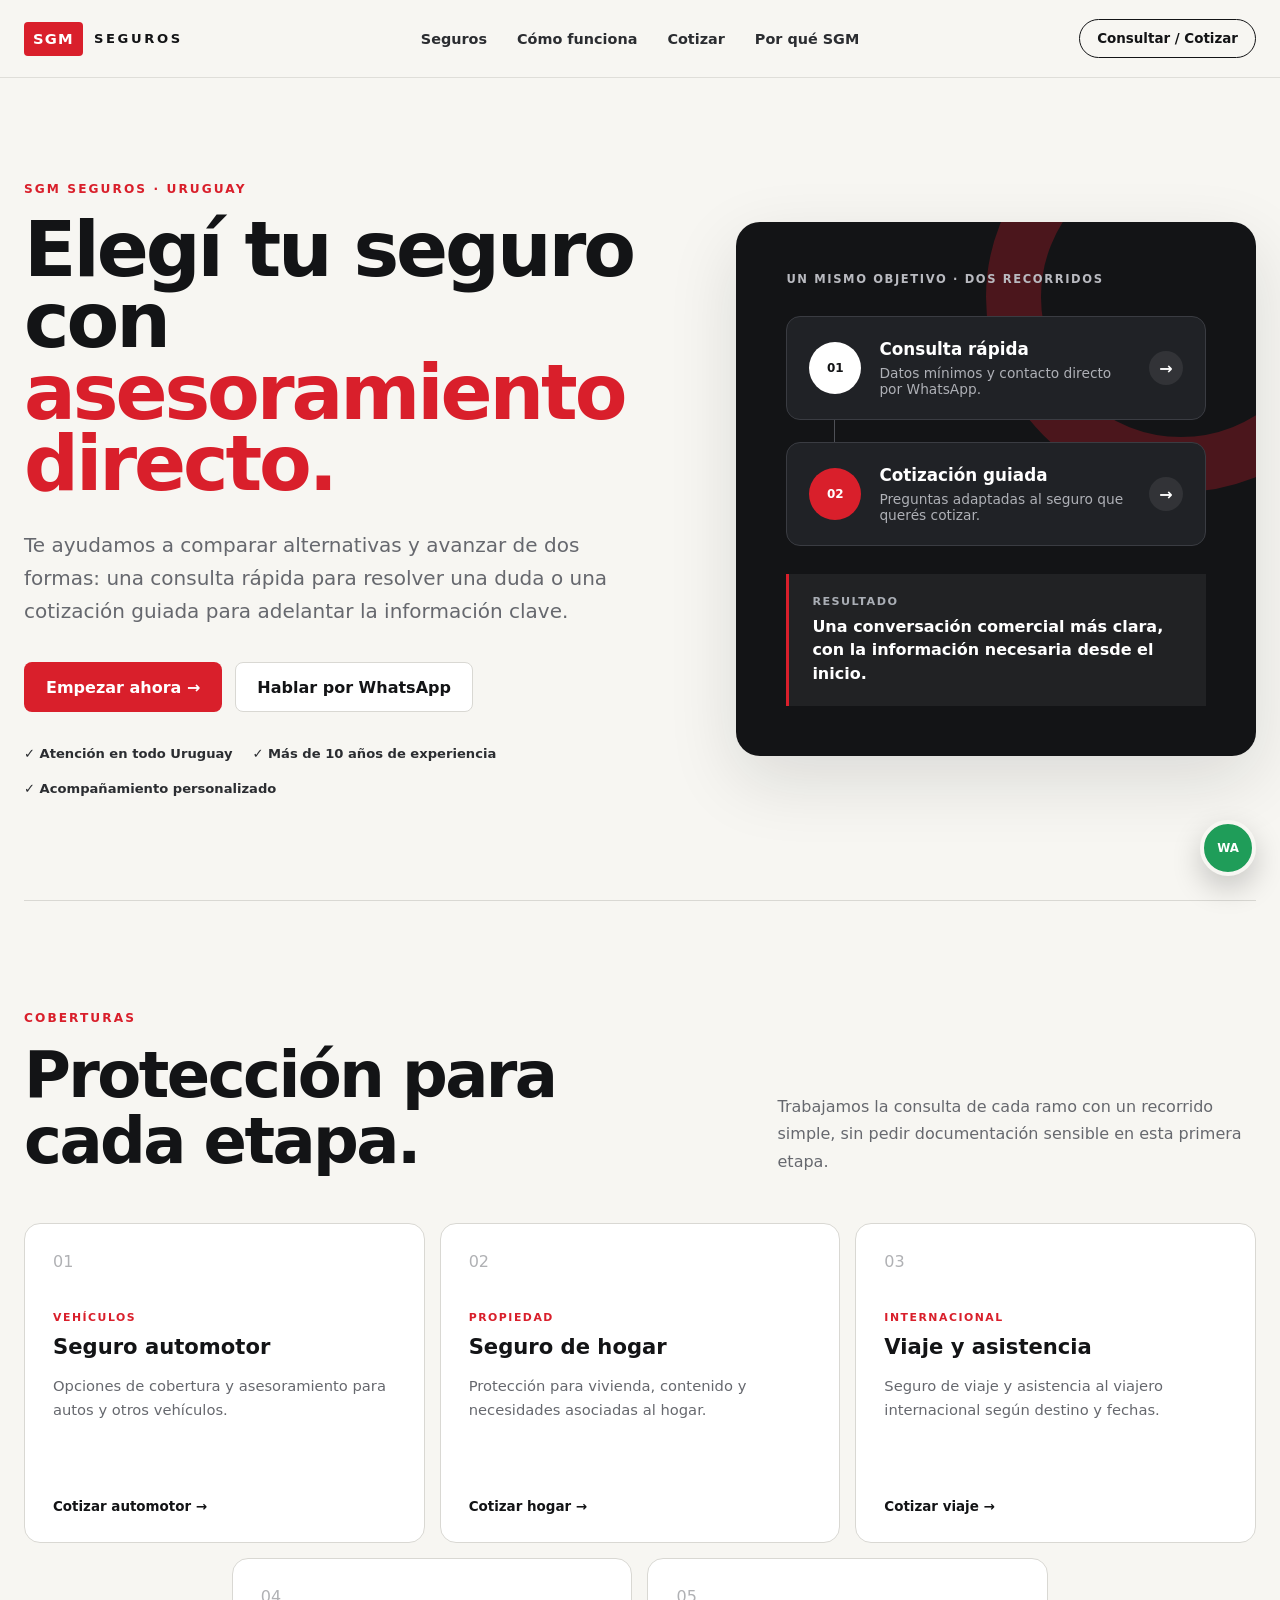
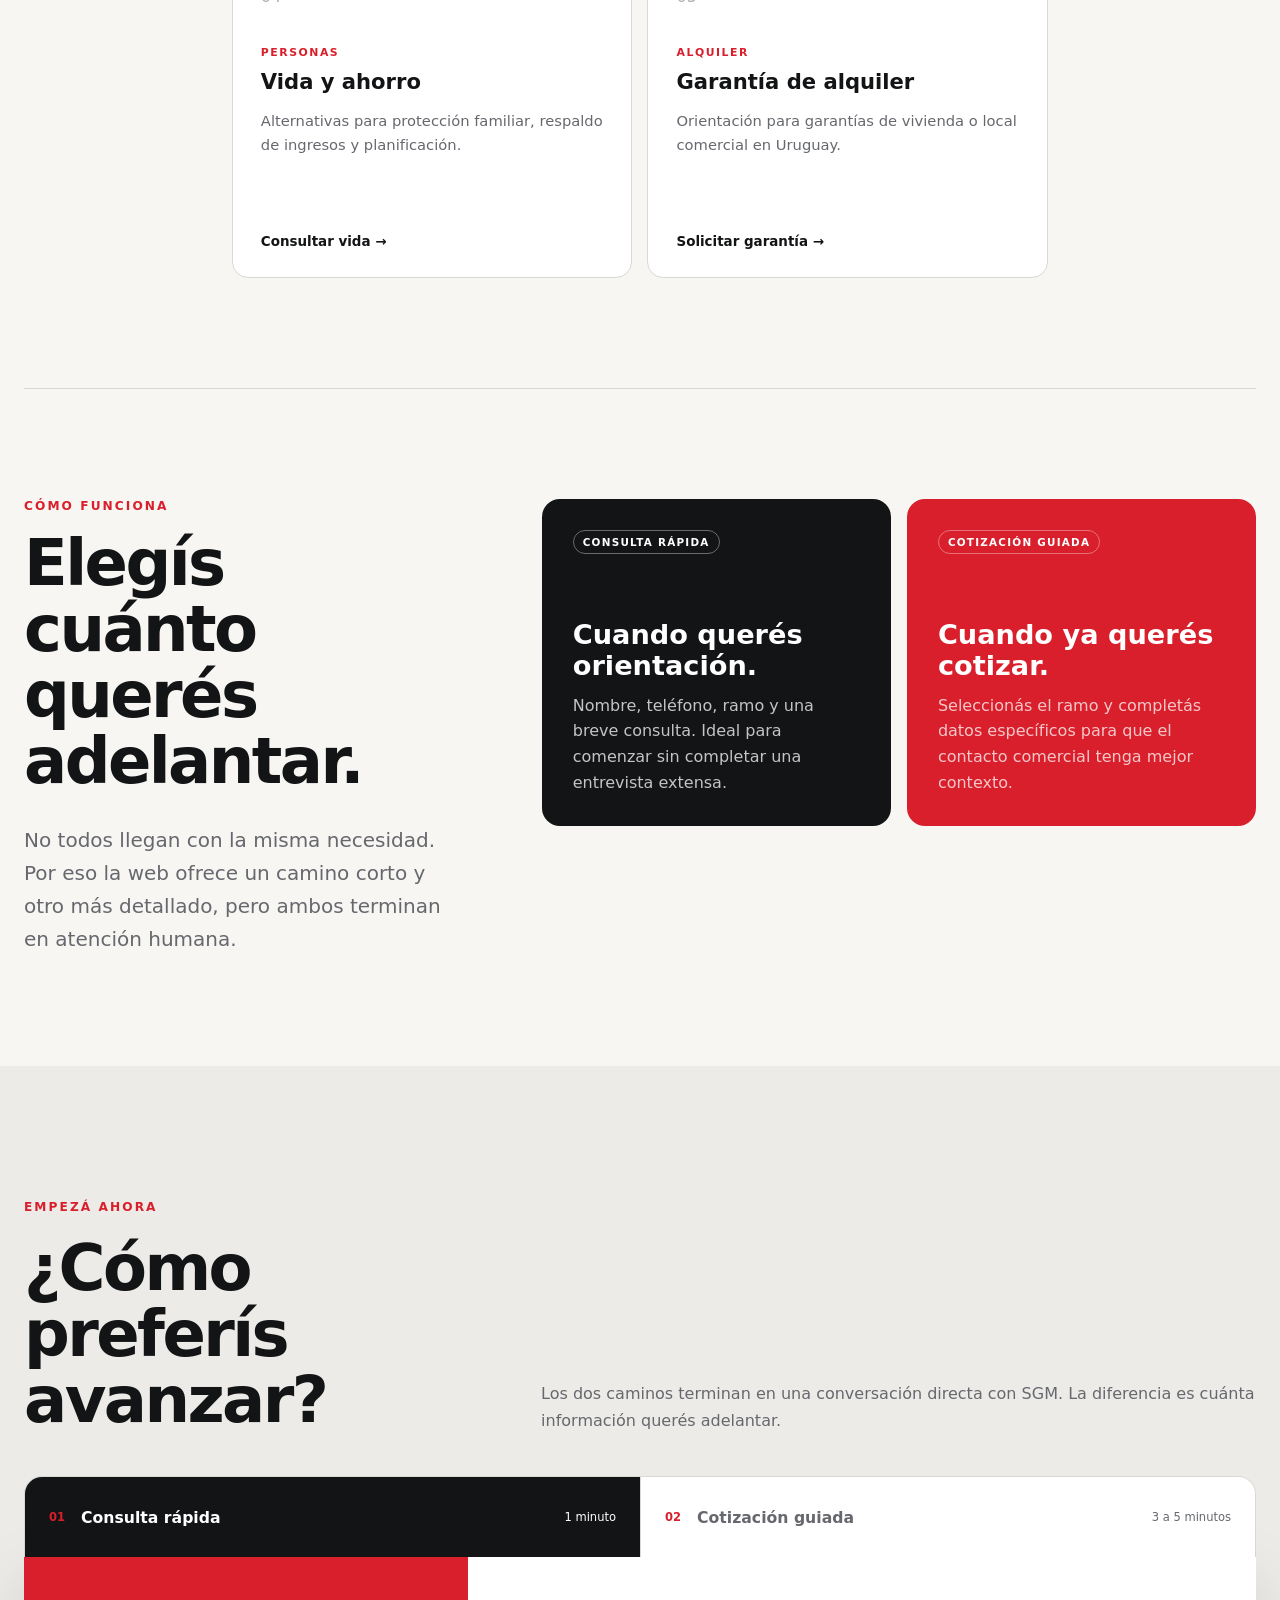
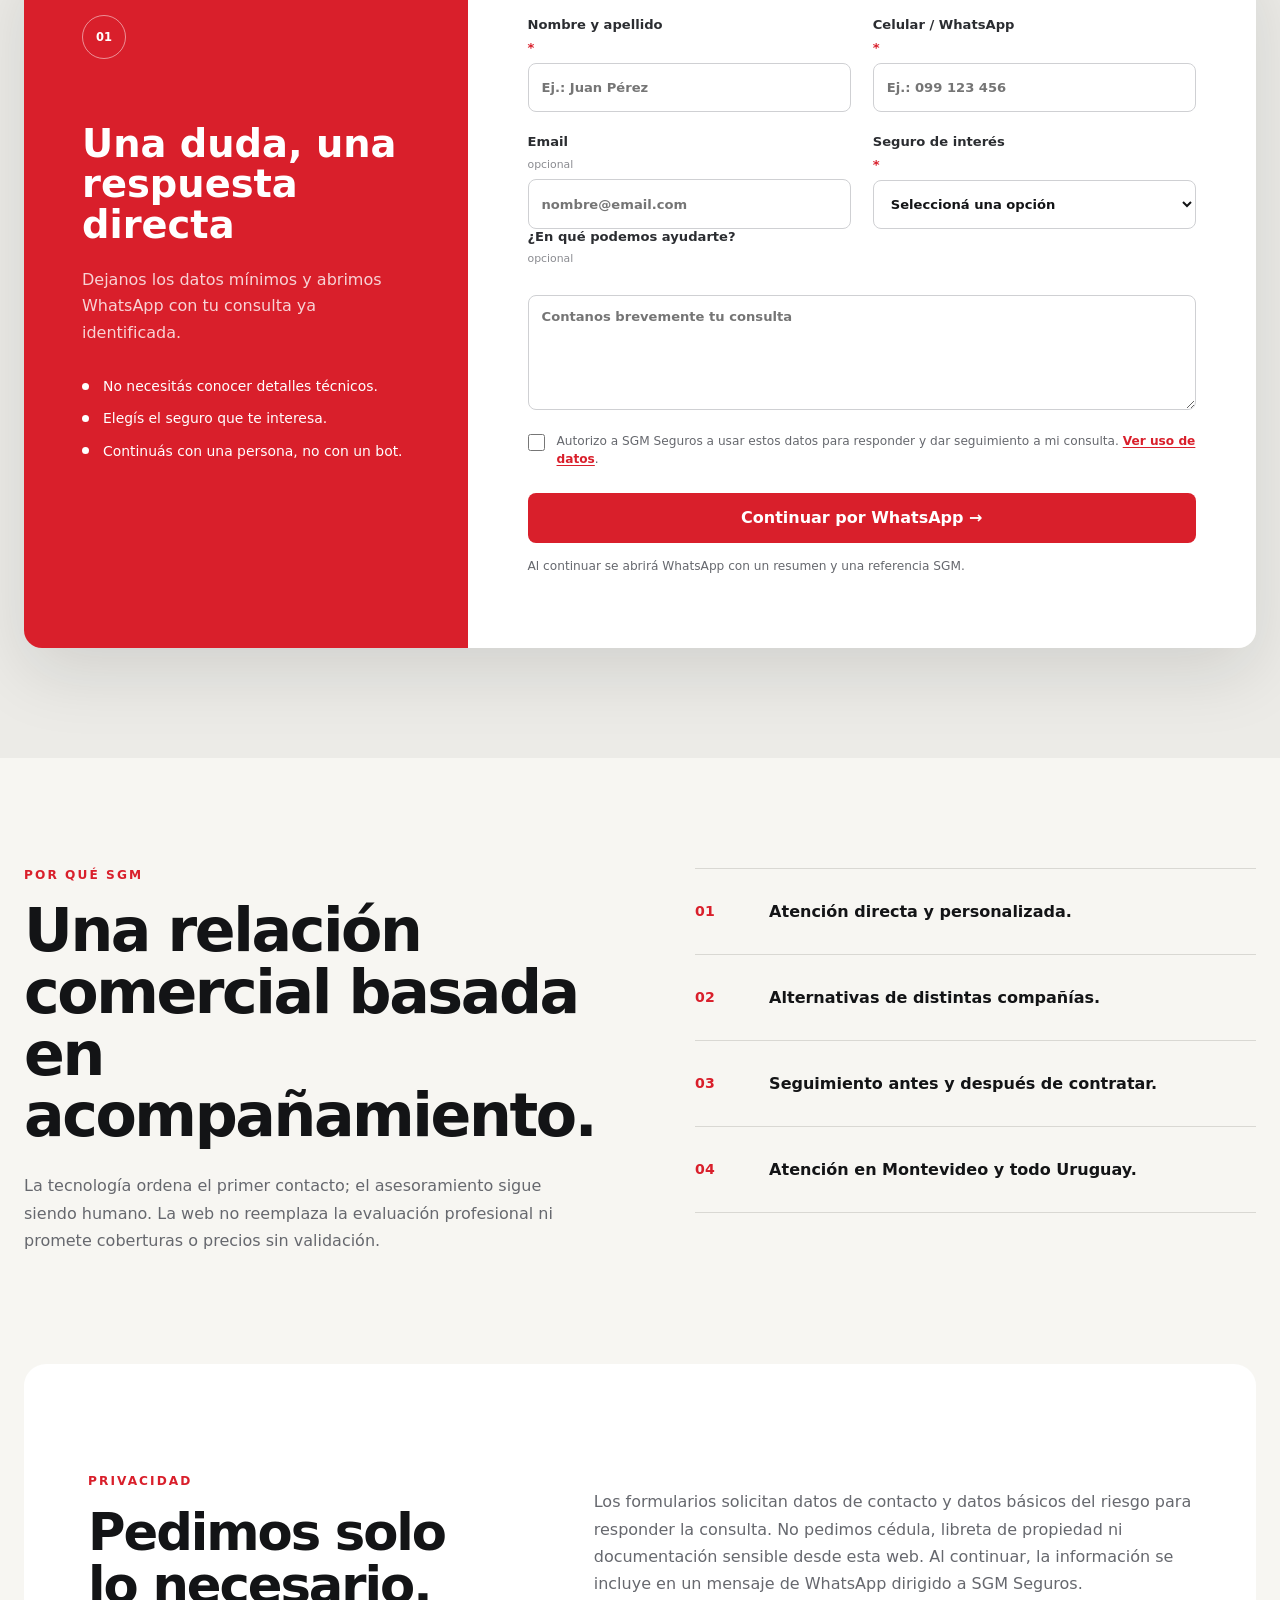
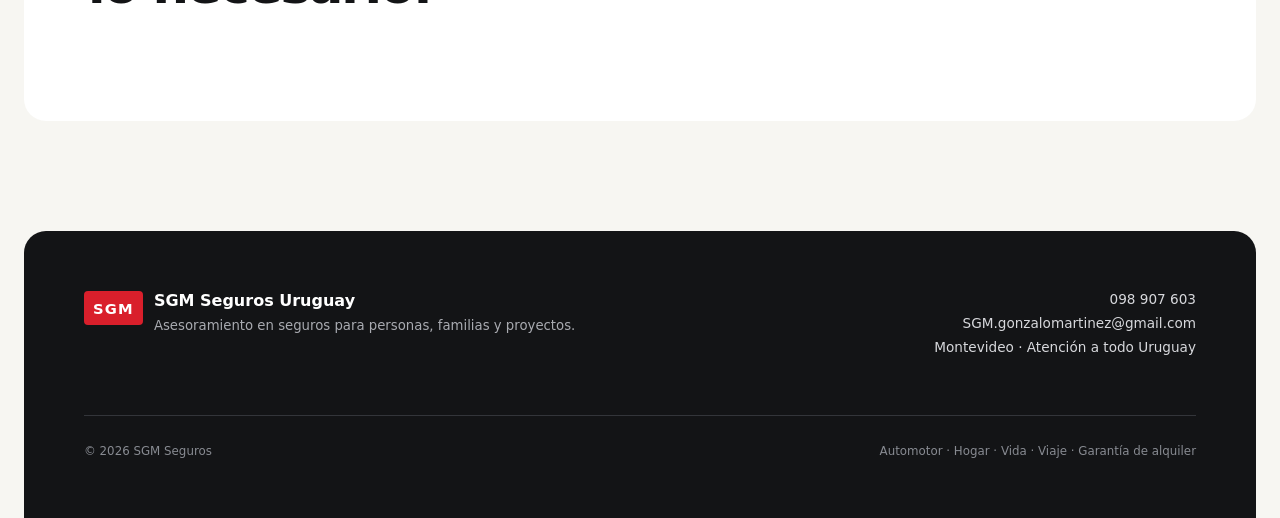
==== commit 2818edc5: "Actualizar web SGM" ====
--- a/index.html
+++ b/index.html
@@ -321,13 +321,51 @@
 .route-preview {
   position: relative;
   display: grid;
-  grid-template-columns: 52px 1fr;
+  grid-template-columns: 52px 1fr auto;
   gap: 18px;
   align-items: center;
+  width: 100%;
   padding: 22px;
   border: 1px solid #3a3c42;
   border-radius: 14px;
   background: #202226;
+  color: var(--white);
+  text-decoration: none;
+  cursor: pointer;
+  transition: transform .2s ease, border-color .2s ease, background .2s ease, box-shadow .2s ease;
+}
+
+.route-preview:hover,
+.route-preview:focus-visible {
+  transform: translateY(-2px);
+  border-color: #666971;
+  background: #26282d;
+  box-shadow: 0 14px 30px rgba(0, 0, 0, .18);
+}
+
+.route-preview:focus-visible {
+  outline: 3px solid rgba(217, 31, 43, .38);
+  outline-offset: 3px;
+}
+
+.route-preview::after {
+  content: '→';
+  display: grid;
+  place-items: center;
+  width: 34px;
+  height: 34px;
+  border-radius: 50%;
+  background: rgba(255,255,255,.08);
+  color: var(--white);
+  font-size: 1rem;
+  font-weight: 900;
+  transition: transform .2s ease, background .2s ease;
+}
+
+.route-preview:hover::after,
+.route-preview:focus-visible::after {
+  transform: translateX(3px);
+  background: rgba(255,255,255,.14);
 }
 
 .route-preview > span {
@@ -1315,9 +1353,9 @@
   </div>
   <aside class="hero-panel" aria-label="Dos recorridos comerciales">
     <p class="panel-kicker">Un mismo objetivo · dos recorridos</p>
-    <div class="route-preview"><span>01</span><div><strong>Consulta rápida</strong><p>Datos mínimos y contacto directo por WhatsApp.</p></div></div>
+    <a class="route-preview" href="#elegi-tu-recorrido" data-journey="quick" aria-label="Iniciar consulta rápida"><span>01</span><div><strong>Consulta rápida</strong><p>Datos mínimos y contacto directo por WhatsApp.</p></div></a>
     <div class="route-connector"></div>
-    <div class="route-preview route-preview-quote"><span>02</span><div><strong>Cotización guiada</strong><p>Preguntas adaptadas al seguro que querés cotizar.</p></div></div>
+    <a class="route-preview route-preview-quote" href="#elegi-tu-recorrido" data-journey="quote" aria-label="Iniciar cotización guiada"><span>02</span><div><strong>Cotización guiada</strong><p>Preguntas adaptadas al seguro que querés cotizar.</p></div></a>
     <div class="panel-result"><span>Resultado</span><strong>Una conversación comercial más clara, con la información necesaria desde el inicio.</strong></div>
   </aside>
 </section>
@@ -1404,6 +1442,7 @@
 const tabQuick=document.getElementById('tabQuick'),tabQuote=document.getElementById('tabQuote'),quickPanel=document.getElementById('quickPanel'),quotePanel=document.getElementById('quotePanel');
 function showJourney(which){const q=which==='quick';quickPanel.hidden=!q;quotePanel.hidden=q;tabQuick.classList.toggle('active',q);tabQuote.classList.toggle('active',!q);tabQuick.setAttribute('aria-selected',q?'true':'false');tabQuote.setAttribute('aria-selected',q?'false':'true');}
 tabQuick.addEventListener('click',()=>showJourney('quick'));tabQuote.addEventListener('click',()=>showJourney('quote'));
+document.querySelectorAll('[data-journey]').forEach(a=>a.addEventListener('click',e=>{e.preventDefault();const which=a.dataset.journey==='quote'?'quote':'quick';showJourney(which);if(which==='quote')showQuoteStep(1);document.getElementById('elegi-tu-recorrido').scrollIntoView({behavior:'smooth',block:'start'});window.setTimeout(()=>{const target=which==='quick'?document.querySelector('#quickForm input[name="fullName"]'):document.querySelector('#quoteOptions input[name="quoteType"]');if(target)target.focus({preventScroll:true})},500)}));
 document.querySelectorAll('[data-prefill]').forEach(a=>a.addEventListener('click',()=>{showJourney('quote');const v=a.dataset.prefill;const r=document.querySelector(`input[name="quoteType"][value="${v}"]`);if(r){r.checked=true;renderRiskFields();showQuoteStep(1)}}));
 
 document.getElementById('quickForm').addEventListener('submit',e=>{e.preventDefault();const f=e.currentTarget;if(!f.reportValidity())return;const d=new FormData(f);if(d.get('website'))return;const ref=reference();const msg=['Hola SGM Seguros. Quiero realizar una consulta.',`Referencia: ${ref}`,`Nombre: ${String(d.get('fullName')).trim()}`,`Teléfono: ${String(d.get('phone')).trim()}`,`Interés: ${labels[d.get('insuranceType')]||'Otro asunto'}`,d.get('email')?`Email: ${String(d.get('email')).trim()}`:'',d.get('message')?`Consulta: ${String(d.get('message')).trim()}`:'',`Origen: ${origin()}`].filter(Boolean).join('\n');location.href=waUrl(msg)});
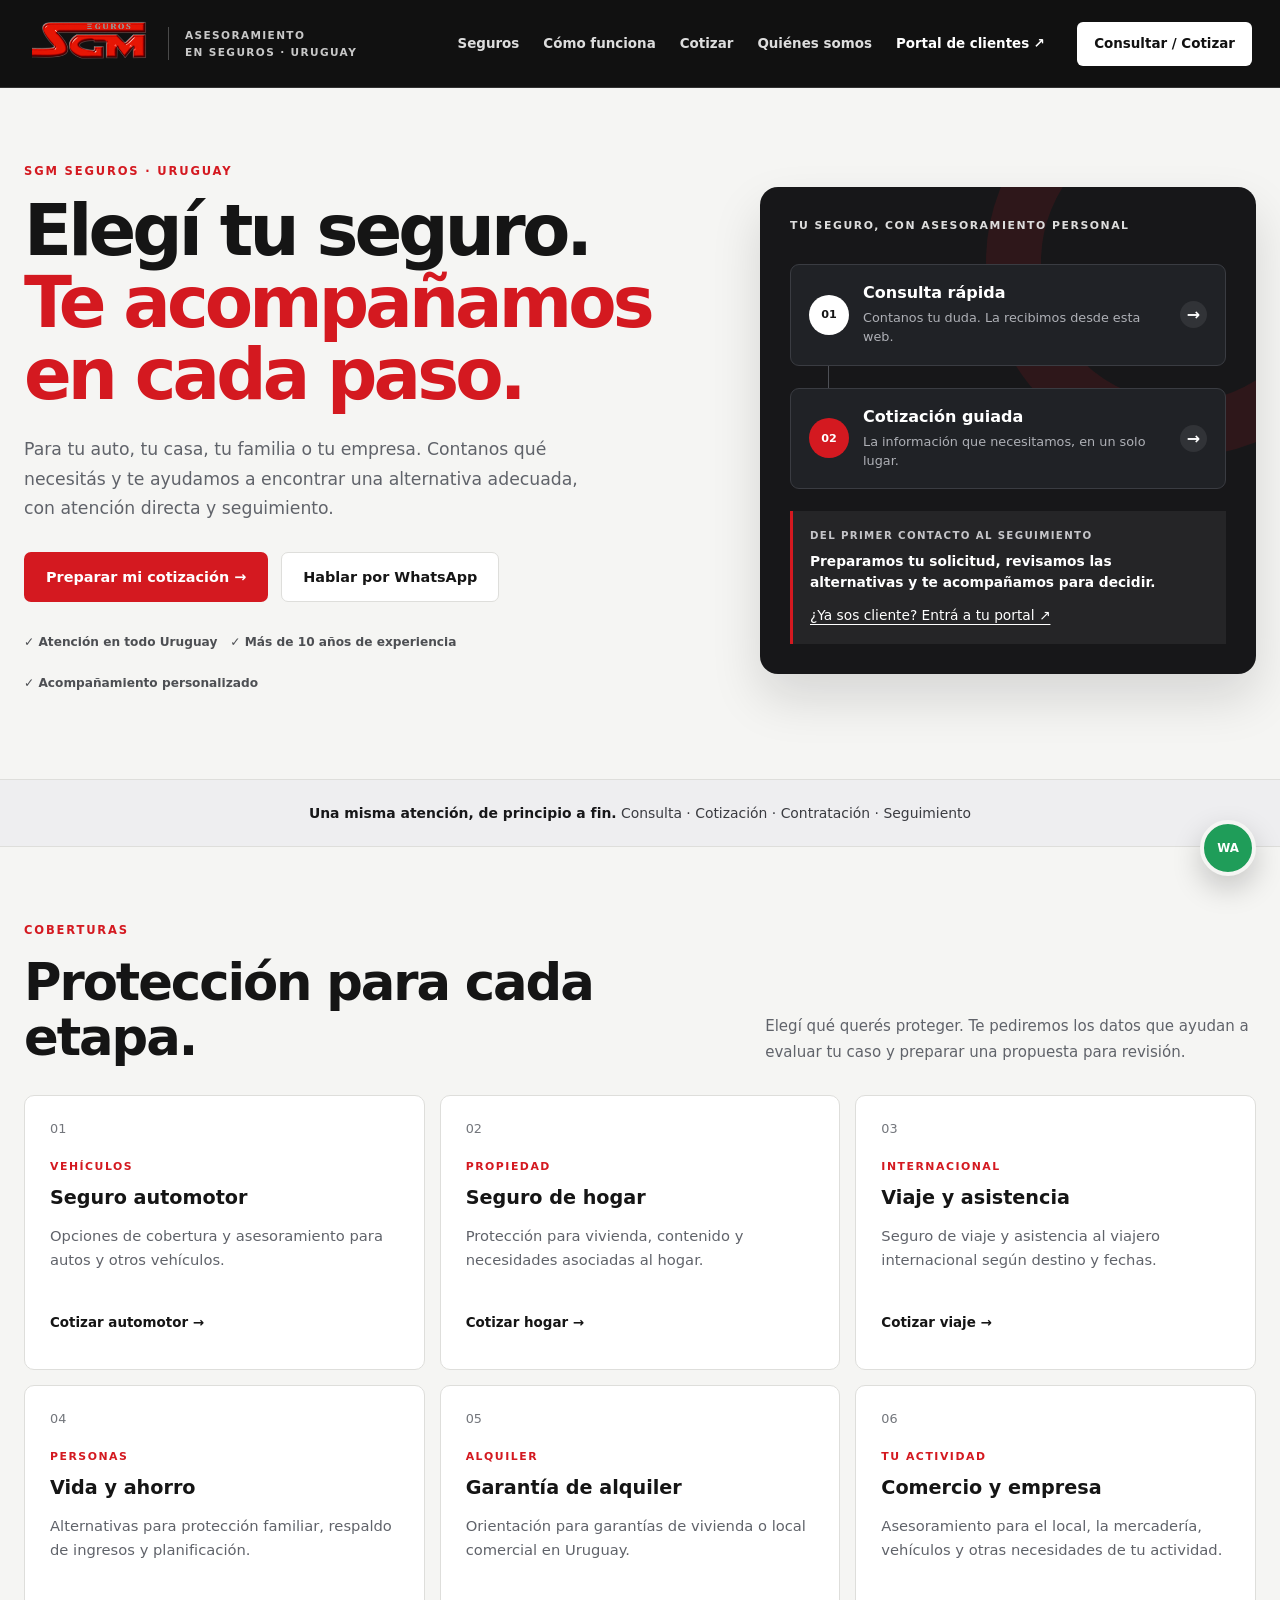
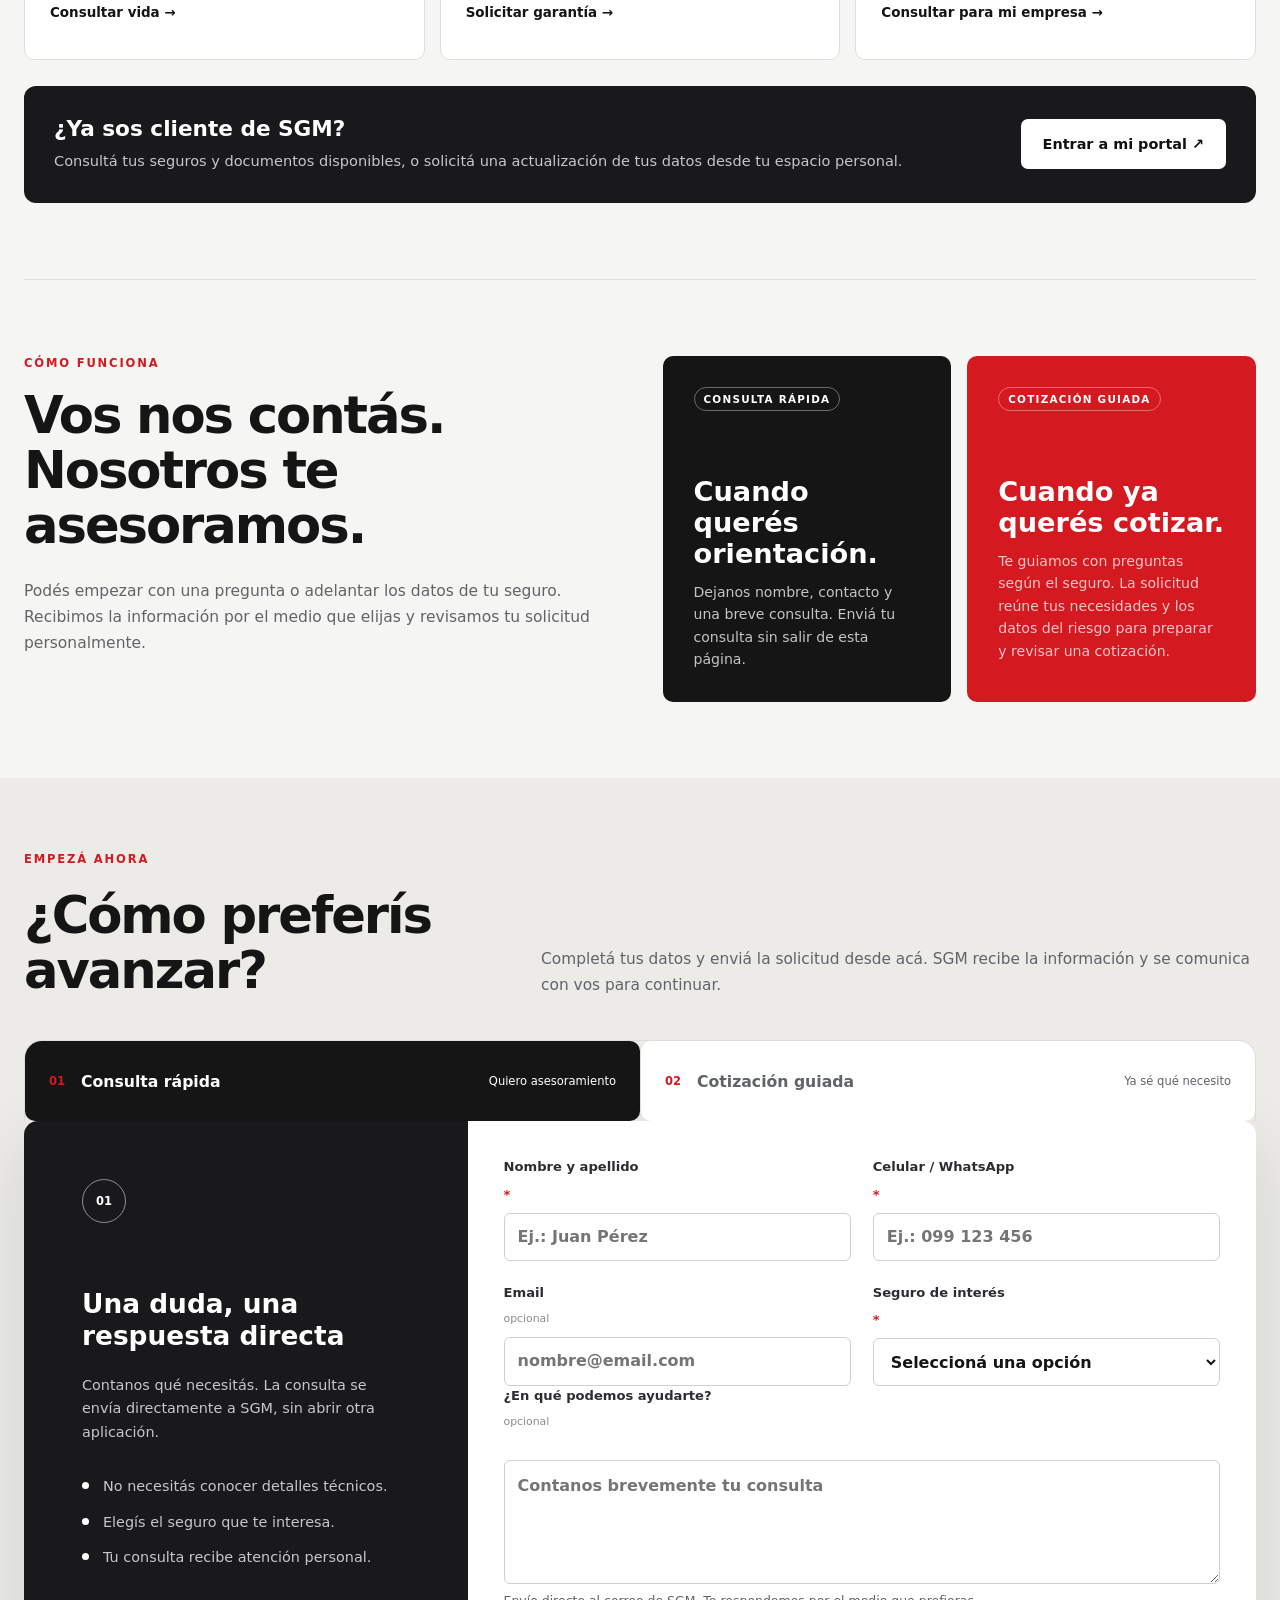
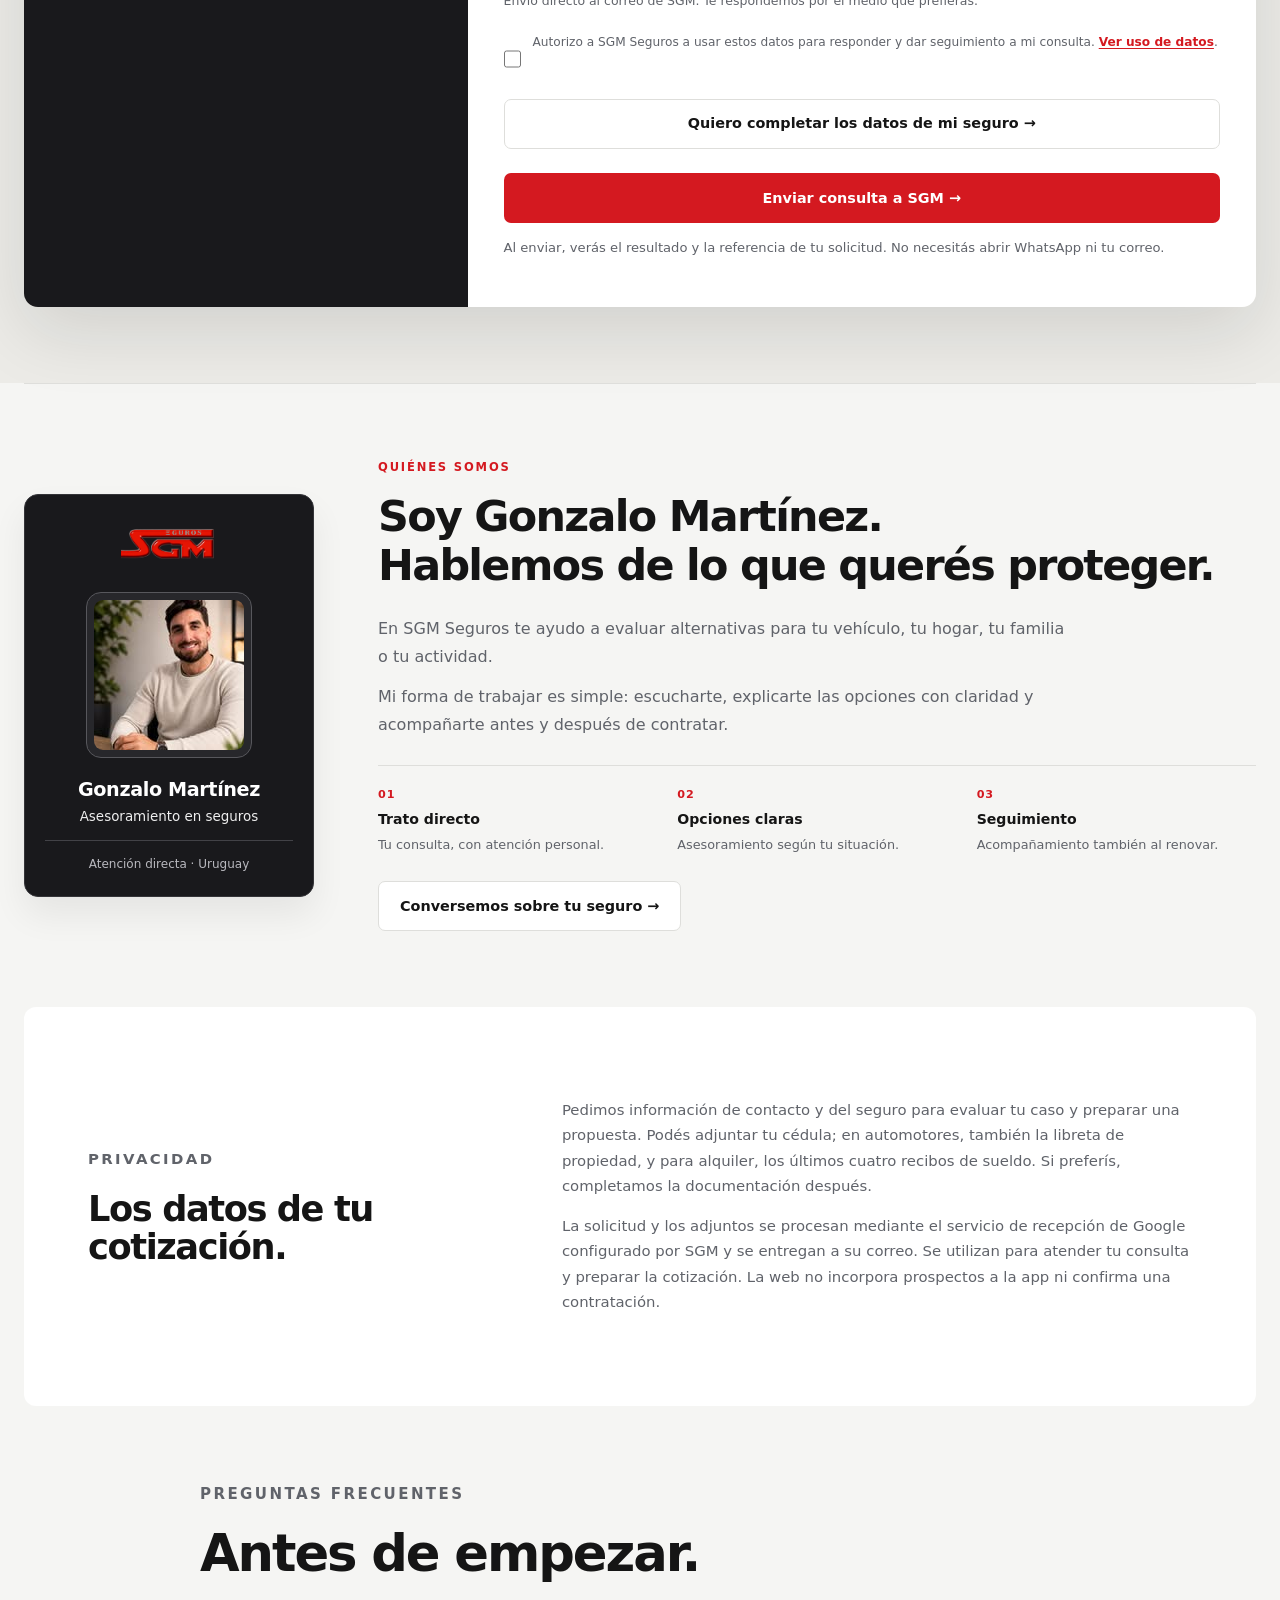
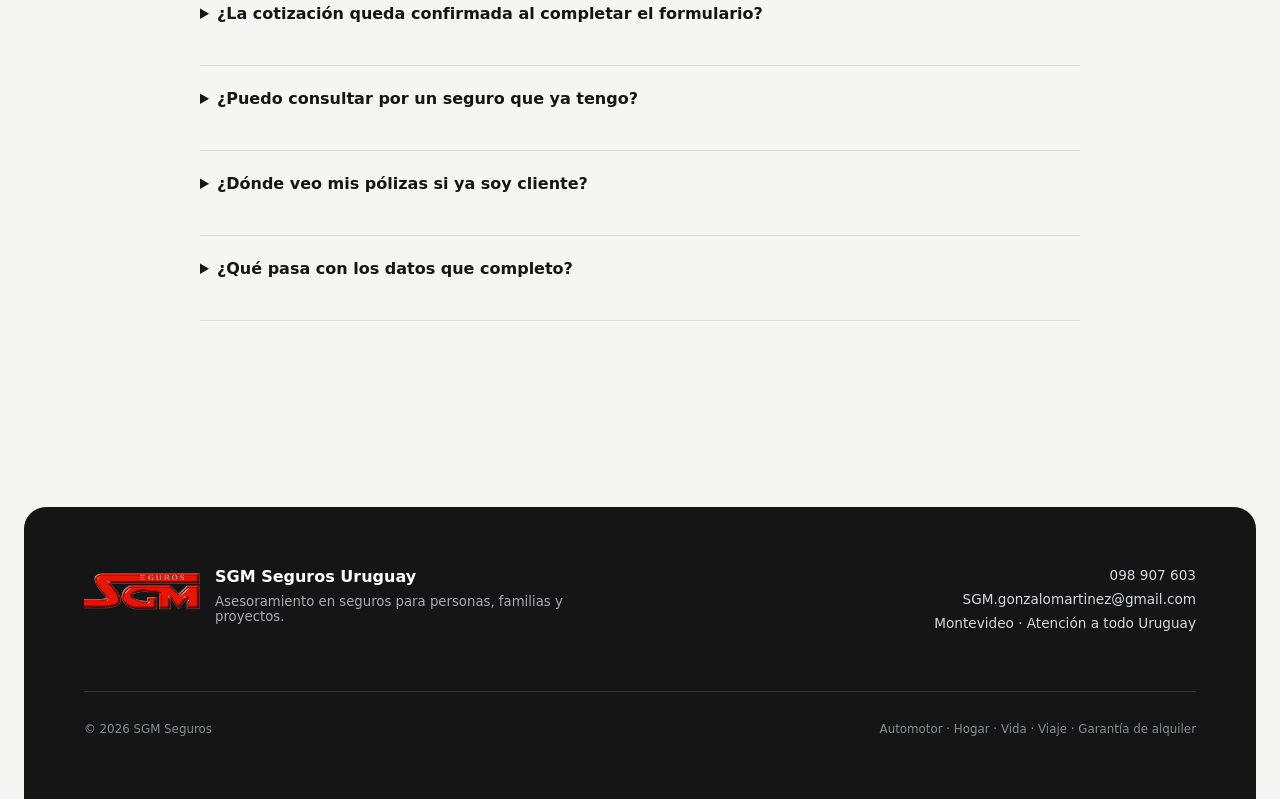
==== commit a3ec5fff: "Add files via upload" ====
--- a/index.html
+++ b/index.html
@@ -160,6 +160,10 @@
   color: var(--white);
 }
 
+.label-mobile {
+  display: none;
+}
+
 .hero,
 .section,
 footer {
@@ -857,7 +861,7 @@
   margin-top: 32px;
 }
 
-.progress-list > div {
+.progress-list > button {
   display: grid;
   grid-template-columns: 28px 1fr;
   gap: 10px;
@@ -1145,50 +1149,88 @@
 
 @media (max-width: 760px) {
   .site-header {
-    min-height: 68px;
-    padding-inline: 18px;
-  }
-
-  .brand-name {
+    min-height: 62px;
+    padding-inline: 16px;
+  }
+
+  .brand-name,
+  .label-desktop {
     display: none;
   }
 
+  .label-mobile {
+    display: inline;
+  }
+
   .header-action {
-    padding: 9px 13px;
+    min-height: 38px;
+    padding: 8px 14px;
+    border-radius: 999px;
+    background: var(--ink);
+    color: var(--white);
     font-size: 0.76rem;
   }
 
   .hero,
   .section,
   footer {
-    width: min(100% - 32px, 1240px);
+    width: min(100% - 28px, 1240px);
   }
 
   .hero {
-    gap: 48px;
-    padding-block: 64px;
+    gap: 24px;
+    padding-block: 38px 48px;
   }
 
   .hero h1 {
-    font-size: clamp(3rem, 14vw, 4.4rem);
-  }
-
-  .hero-actions,
-  .hero-actions .button {
-    width: 100%;
+    font-size: clamp(2.75rem, 13vw, 4.15rem);
+    line-height: 0.96;
+  }
+
+  .hero-lead {
+    margin-top: 22px;
+    font-size: 1rem;
+    line-height: 1.55;
+  }
+
+  /* En celular las dos decisiones del embudo reemplazan los CTA genéricos. */
+  .hero-actions {
+    display: none;
   }
 
   .hero-proof {
+    display: flex;
+    gap: 8px 14px;
+    margin-top: 24px;
+    font-size: 0.75rem;
+  }
+
+  .hero-proof li:last-child {
+    display: none;
+  }
+
+  .hero-panel {
     display: grid;
-  }
-
-  .hero-panel {
-    padding: 24px;
+    gap: 10px;
+    max-width: none;
+    padding: 12px;
+    border-radius: 18px;
+    box-shadow: 0 16px 38px rgba(20, 21, 23, 0.16);
+  }
+
+  .hero-panel::before,
+  .panel-kicker,
+  .route-connector,
+  .panel-result {
+    display: none;
   }
 
   .route-preview {
-    grid-template-columns: 42px 1fr;
-    padding: 17px;
+    grid-template-columns: 42px 1fr auto;
+    gap: 13px;
+    min-height: 78px;
+    padding: 13px 14px;
+    border-radius: 12px;
   }
 
   .route-preview > span {
@@ -1196,77 +1238,173 @@
     height: 42px;
   }
 
-  .route-connector {
-    margin-left: 38px;
+  .route-preview::after {
+    width: 30px;
+    height: 30px;
+  }
+
+  .route-preview strong {
+    font-size: 0.98rem;
+  }
+
+  .route-preview p {
+    margin-top: 4px;
+    font-size: 0.75rem;
+    line-height: 1.35;
   }
 
   .section {
-    padding-block: 76px;
+    padding-block: 60px;
   }
 
   .section-heading,
-  .route-principles,
   .privacy-note {
     grid-template-columns: 1fr;
   }
 
   .section-heading {
-    gap: 25px;
-    margin-bottom: 34px;
-  }
-
+    gap: 16px;
+    margin-bottom: 26px;
+  }
+
+  .section h2 {
+    font-size: clamp(2.25rem, 10vw, 3.25rem);
+  }
+
+  /* Las coberturas pasan a carrusel táctil para evitar una página excesivamente larga. */
   .service-grid {
-    display: grid;
-    grid-template-columns: 1fr;
+    display: flex;
+    gap: 12px;
+    margin-right: -14px;
+    padding: 2px 14px 16px 0;
+    overflow-x: auto;
+    scroll-snap-type: x mandatory;
+    scrollbar-width: none;
+    overscroll-behavior-inline: contain;
+  }
+
+  .service-grid::-webkit-scrollbar {
+    display: none;
   }
 
   .service-card,
   .service-card:nth-child(4),
   .service-card:last-child {
+    flex: 0 0 min(82vw, 330px);
     grid-column: auto;
-    min-height: 270px;
-  }
-
+    min-height: 245px;
+    padding: 23px;
+    scroll-snap-align: start;
+  }
+
+  .service-number {
+    margin-bottom: 30px;
+  }
+
+  /* Esta explicación es útil en escritorio pero duplica el recorrido en móvil. */
   .route-intro {
-    gap: 34px;
-  }
-
-  .route-principles {
-    gap: 12px;
-  }
-
-  .route-principles article {
-    min-height: 235px;
-  }
-
-  .route-principles h3 {
-    margin-top: 45px;
+    display: none;
   }
 
   .lead-section {
     width: 100%;
-    padding: 76px 16px;
+    padding: 52px 14px 62px;
+    scroll-margin-top: 62px;
+  }
+
+  .lead-heading {
+    gap: 10px;
+    margin-bottom: 22px;
+  }
+
+  .lead-heading .eyebrow {
+    margin-bottom: 0;
+  }
+
+  .lead-heading > p:last-child {
+    display: none;
+  }
+
+  .lead-heading h2 {
+    font-size: clamp(2rem, 9vw, 2.8rem);
   }
 
   .journey-switch {
-    grid-template-columns: 1fr;
+    position: sticky;
+    top: 62px;
+    z-index: 12;
+    grid-template-columns: 1fr 1fr;
+    border-radius: 13px 13px 0 0;
+    box-shadow: 0 8px 24px rgba(20, 21, 23, 0.08);
+  }
+
+  .journey-switch button {
+    grid-template-columns: auto 1fr;
+    gap: 9px;
+    min-height: 60px;
+    padding: 11px 12px;
   }
 
   .journey-switch button + button {
-    border-top: 1px solid var(--line);
-    border-left: 0;
+    border-top: 0;
+    border-left: 1px solid var(--line);
+  }
+
+  .journey-switch button small {
+    display: none;
+  }
+
+  .journey-switch button strong {
+    font-size: 0.82rem;
   }
 
   .form-shell {
     grid-template-columns: 1fr;
-  }
-
-  .form-number {
-    margin-bottom: 32px;
+    scroll-margin-top: 130px;
+    border-radius: 0 0 14px 14px;
+  }
+
+  /* La consulta rápida entra directo al formulario en teléfono. */
+  #quickPanel .form-aside {
+    display: none;
+  }
+
+  /* En cotización conservamos solo un progreso compacto. */
+  #quotePanel .quote-aside {
+    padding: 12px 14px;
+  }
+
+  #quotePanel .quote-aside > .form-number,
+  #quotePanel .quote-aside > h3,
+  #quotePanel .quote-aside > p {
+    display: none;
+  }
+
+  #quotePanel .progress-list {
+    grid-template-columns: repeat(3, 1fr);
+    gap: 6px;
+    margin-top: 0;
+  }
+
+  #quotePanel .progress-list > div {
+    grid-template-columns: 22px 1fr;
+    gap: 5px;
+    font-size: 0.63rem;
+    line-height: 1.15;
+  }
+
+  #quotePanel .progress-list span {
+    width: 22px;
+    height: 22px;
+    font-size: 0.58rem;
   }
 
   .lead-form {
-    padding: 28px 20px;
+    padding: 24px 17px 26px;
+  }
+
+  .form-grid {
+    gap: 17px;
   }
 
   .two-columns {
@@ -1277,28 +1415,53 @@
     grid-column: auto;
   }
 
+  .quote-form legend {
+    font-size: clamp(1.65rem, 8vw, 2.15rem);
+  }
+
+  .field-intro {
+    margin: 9px 0 20px;
+  }
+
+  .insurance-options label > span {
+    min-height: 56px;
+    padding: 12px 14px;
+  }
+
   .wizard-actions {
     flex-direction: column-reverse;
-  }
-
-  .wizard-actions .button {
+    margin-top: 22px;
+  }
+
+  .wizard-actions .button,
+  .submit-button {
     width: 100%;
+    min-height: 52px;
   }
 
   .trust-section {
-    gap: 38px;
+    gap: 28px;
+  }
+
+  .trust-copy > p:last-child {
+    margin-top: 16px;
+    font-size: 0.9rem;
+  }
+
+  .trust-list > div {
+    min-height: 68px;
   }
 
   .privacy-note {
-    gap: 24px;
-    padding: 36px 24px;
+    gap: 18px;
+    padding: 30px 21px;
   }
 
   footer {
     grid-template-columns: 1fr;
-    gap: 32px;
-    margin-top: 76px;
-    padding: 40px 24px 28px;
+    gap: 28px;
+    margin-top: 60px;
+    padding: 34px 22px 26px;
   }
 
   .footer-contact {
@@ -1307,12 +1470,26 @@
 
   .footer-bottom {
     flex-direction: column;
-    gap: 12px;
-  }
-
+    gap: 10px;
+  }
+
+  /* Acceso directo persistente, legible y táctil en celular. */
   .floating-whatsapp {
-    right: 16px;
-    bottom: 16px;
+    right: 14px;
+    bottom: max(14px, env(safe-area-inset-bottom));
+    display: flex;
+    gap: 7px;
+    width: auto;
+    height: 48px;
+    padding: 0 16px;
+    border-width: 3px;
+    border-radius: 999px;
+  }
+
+  .floating-whatsapp::after {
+    content: "WhatsApp";
+    font-size: 0.75rem;
+    letter-spacing: 0;
   }
 }
 
@@ -1331,132 +1508,119 @@
 [hidden]{display:none!important}.quote-step{display:none}.quote-step.active{display:block}.mini-note{margin-top:14px;color:var(--muted);font-size:.76rem;line-height:1.55}.status-note{margin-top:16px;padding:12px 14px;border:1px solid var(--line);border-radius:8px;background:#fafafa;color:var(--muted);font-size:.78rem}.quote-type-title{display:block}.department-select{min-width:0}
 
 </style>
+<link rel="stylesheet" href="assets/sgm-web.css?v=20261105-6">
+<link rel="icon" type="image/png" href="assets/sgm-icon.png">
+<meta property="og:image" content="https://sgmseguros.github.io/assets/sgm-logo.png">
+<meta property="og:image:alt" content="SGM Seguros Uruguay">
 </head>
 <body>
+<a class="skip-link" href="#inicio">Ir al contenido</a>
 <header class="site-header">
-  <a class="brand" href="#inicio" aria-label="SGM Seguros - Inicio"><span class="brand-mark">SGM</span><span class="brand-name">Seguros</span></a>
-  <nav aria-label="Navegación principal"><a href="#seguros">Seguros</a><a href="#como-funciona">Cómo funciona</a><a href="#elegi-tu-recorrido">Cotizar</a><a href="#confianza">Por qué SGM</a></nav>
-  <a class="header-action" href="#elegi-tu-recorrido">Consultar / Cotizar</a>
+  <a class="brand" href="#inicio" aria-label="SGM Seguros - Inicio"><img class="brand-logo" src="assets/sgm-logo.png" alt="SGM Seguros" width="126" height="53"><span class="brand-name">Asesoramiento<br>en seguros · Uruguay</span></a>
+  <nav id="siteNav" aria-label="Navegación principal"><a href="#seguros">Seguros</a><a href="#como-funciona">Cómo funciona</a><a href="#elegi-tu-recorrido">Cotizar</a><a href="#confianza">Quiénes somos</a><a class="portal-nav" href="https://sgm-consulta.pages.dev/?portal=access" target="_blank" rel="noopener noreferrer">Portal de clientes ↗</a></nav>
+  <button id="mobileMenu" class="mobile-menu-button" type="button" aria-label="Abrir menú" aria-controls="siteNav" aria-expanded="false">☰</button>
+  <a class="header-action" href="#elegi-tu-recorrido"><span class="label-desktop">Consultar / Cotizar</span><span class="label-mobile">Cotizar</span></a>
 </header>
 
-<main>
+<main><aside id="deliveryNotice" class="delivery-preview-note">Vista previa · el envío directo está pendiente de habilitación y comprobación. Esta versión no enviará datos.</aside>
 <section class="hero" id="inicio">
   <div>
     <p class="eyebrow">SGM Seguros · Uruguay</p>
-    <h1>Elegí tu seguro con <span>asesoramiento directo.</span></h1>
-    <p class="hero-lead">Te ayudamos a comparar alternativas y avanzar de dos formas: una consulta rápida para resolver una duda o una cotización guiada para adelantar la información clave.</p>
+    <h1>Elegí tu seguro.<span>Te acompañamos en cada paso.</span></h1>
+    <p class="hero-lead">Para tu auto, tu casa, tu familia o tu empresa. Contanos qué necesitás y te ayudamos a encontrar una alternativa adecuada, con atención directa y seguimiento.</p>
     <div class="hero-actions">
-      <a class="button button-primary" href="#elegi-tu-recorrido">Empezar ahora →</a>
+      <a class="button button-primary" href="#elegi-tu-recorrido" data-journey="quote">Preparar mi cotización →</a>
       <a class="button button-ghost" href="https://wa.me/59898907603?text=Hola%20SGM%20Seguros%2C%20quiero%20asesorarme%20sobre%20un%20seguro." target="_blank" rel="noopener">Hablar por WhatsApp</a>
     </div>
     <ul class="hero-proof"><li>✓ Atención en todo Uruguay</li><li>✓ Más de 10 años de experiencia</li><li>✓ Acompañamiento personalizado</li></ul>
   </div>
-  <aside class="hero-panel" aria-label="Dos recorridos comerciales">
-    <p class="panel-kicker">Un mismo objetivo · dos recorridos</p>
-    <a class="route-preview" href="#elegi-tu-recorrido" data-journey="quick" aria-label="Iniciar consulta rápida"><span>01</span><div><strong>Consulta rápida</strong><p>Datos mínimos y contacto directo por WhatsApp.</p></div></a>
+  <aside class="hero-panel" aria-label="Elegí cómo podemos ayudarte">
+    <p class="panel-kicker">TU SEGURO, CON ASESORAMIENTO PERSONAL</p>
+    <a class="route-preview" href="#elegi-tu-recorrido" data-journey="quick" aria-label="Iniciar consulta rápida"><span>01</span><div><strong>Consulta rápida</strong><p>Contanos tu duda. La recibimos desde esta web.</p></div></a>
     <div class="route-connector"></div>
-    <a class="route-preview route-preview-quote" href="#elegi-tu-recorrido" data-journey="quote" aria-label="Iniciar cotización guiada"><span>02</span><div><strong>Cotización guiada</strong><p>Preguntas adaptadas al seguro que querés cotizar.</p></div></a>
-    <div class="panel-result"><span>Resultado</span><strong>Una conversación comercial más clara, con la información necesaria desde el inicio.</strong></div>
+    <a class="route-preview route-preview-quote" href="#elegi-tu-recorrido" data-journey="quote" aria-label="Iniciar cotización guiada"><span>02</span><div><strong>Cotización guiada</strong><p>La información que necesitamos, en un solo lugar.</p></div></a>
+    <div class="panel-result"><span>Del primer contacto al seguimiento</span><strong>Preparamos tu solicitud, revisamos las alternativas y te acompañamos para decidir.</strong><a href="https://sgm-consulta.pages.dev/?portal=access" target="_blank" rel="noopener noreferrer">¿Ya sos cliente? Entrá a tu portal ↗</a></div>
   </aside>
 </section>
 
+<div class="company-strip"><strong>Una misma atención, de principio a fin.</strong> Consulta · Cotización · Contratación · Seguimiento</div>
+
 <section class="section services" id="seguros">
-  <div class="section-heading"><div><p class="eyebrow">Coberturas</p><h2>Protección para cada etapa.</h2></div><p>Trabajamos la consulta de cada ramo con un recorrido simple, sin pedir documentación sensible en esta primera etapa.</p></div>
+  <div class="section-heading"><div><p class="eyebrow">Coberturas</p><h2>Protección para cada etapa.</h2></div><p>Elegí qué querés proteger. Te pediremos los datos que ayudan a evaluar tu caso y preparar una propuesta para revisión.</p></div>
   <div class="service-grid">
     <article class="service-card"><span class="service-number">01</span><p>Vehículos</p><h3>Seguro automotor</h3><p>Opciones de cobertura y asesoramiento para autos y otros vehículos.</p><a href="#elegi-tu-recorrido" data-prefill="automotor">Cotizar automotor →</a></article>
     <article class="service-card"><span class="service-number">02</span><p>Propiedad</p><h3>Seguro de hogar</h3><p>Protección para vivienda, contenido y necesidades asociadas al hogar.</p><a href="#elegi-tu-recorrido" data-prefill="hogar">Cotizar hogar →</a></article>
     <article class="service-card"><span class="service-number">03</span><p>Internacional</p><h3>Viaje y asistencia</h3><p>Seguro de viaje y asistencia al viajero internacional según destino y fechas.</p><a href="#elegi-tu-recorrido" data-prefill="viaje">Cotizar viaje →</a></article>
     <article class="service-card"><span class="service-number">04</span><p>Personas</p><h3>Vida y ahorro</h3><p>Alternativas para protección familiar, respaldo de ingresos y planificación.</p><a href="#elegi-tu-recorrido" data-prefill="vida">Consultar vida →</a></article>
     <article class="service-card"><span class="service-number">05</span><p>Alquiler</p><h3>Garantía de alquiler</h3><p>Orientación para garantías de vivienda o local comercial en Uruguay.</p><a href="#elegi-tu-recorrido" data-prefill="alquiler">Solicitar garantía →</a></article>
+    <article class="service-card"><span class="service-number">06</span><p>Tu actividad</p><h3>Comercio y empresa</h3><p>Asesoramiento para el local, la mercadería, vehículos y otras necesidades de tu actividad.</p><a href="#elegi-tu-recorrido" data-prefill="comercio">Consultar para mi empresa →</a></article>
   </div>
+  <aside class="client-banner"><div><h3>¿Ya sos cliente de SGM?</h3><p>Consultá tus seguros y documentos disponibles, o solicitá una actualización de tus datos desde tu espacio personal.</p></div><a class="button" href="https://sgm-consulta.pages.dev/?portal=access" target="_blank" rel="noopener noreferrer">Entrar a mi portal ↗</a></aside>
 </section>
 
 <section class="section route-intro" id="como-funciona">
-  <div><p class="eyebrow">Cómo funciona</p><h2>Elegís cuánto querés adelantar.</h2><p class="hero-lead">No todos llegan con la misma necesidad. Por eso la web ofrece un camino corto y otro más detallado, pero ambos terminan en atención humana.</p></div>
-  <div class="route-principles"><article><span>Consulta rápida</span><h3>Cuando querés orientación.</h3><p>Nombre, teléfono, ramo y una breve consulta. Ideal para comenzar sin completar una entrevista extensa.</p></article><article><span>Cotización guiada</span><h3>Cuando ya querés cotizar.</h3><p>Seleccionás el ramo y completás datos específicos para que el contacto comercial tenga mejor contexto.</p></article></div>
+  <div><p class="eyebrow">Cómo funciona</p><h2>Vos nos contás.<br>Nosotros te asesoramos.</h2><p class="hero-lead">Podés empezar con una pregunta o adelantar los datos de tu seguro. Recibimos la información por el medio que elijas y revisamos tu solicitud personalmente.</p></div>
+  <div class="route-principles"><article><span>Consulta rápida</span><h3>Cuando querés orientación.</h3><p>Dejanos nombre, contacto y una breve consulta. Enviá tu consulta sin salir de esta página.</p></article><article><span>Cotización guiada</span><h3>Cuando ya querés cotizar.</h3><p>Te guiamos con preguntas según el seguro. La solicitud reúne tus necesidades y los datos del riesgo para preparar y revisar una cotización.</p></article></div>
 </section>
 
 <section class="section lead-section" id="elegi-tu-recorrido">
-  <div class="lead-heading"><p class="eyebrow">Empezá ahora</p><h2>¿Cómo preferís avanzar?</h2><p>Los dos caminos terminan en una conversación directa con SGM. La diferencia es cuánta información querés adelantar.</p></div>
+  <div class="lead-heading"><p class="eyebrow">Empezá ahora</p><h2>¿Cómo preferís avanzar?</h2><p>Completá tus datos y enviá la solicitud desde acá. SGM recibe la información y se comunica con vos para continuar.</p></div>
   <div class="journey-switch" role="tablist" aria-label="Tipo de gestión">
-    <button type="button" id="tabQuick" role="tab" aria-selected="true" class="active"><span>01</span><strong>Consulta rápida</strong><small>1 minuto</small></button>
-    <button type="button" id="tabQuote" role="tab" aria-selected="false"><span>02</span><strong>Cotización guiada</strong><small>3 a 5 minutos</small></button>
+    <button type="button" id="tabQuick" role="tab" aria-controls="quickPanel" aria-selected="true" class="active"><span>01</span><strong>Consulta rápida</strong><small>Quiero asesoramiento</small></button>
+    <button type="button" id="tabQuote" role="tab" aria-controls="quotePanel" aria-selected="false"><span>02</span><strong>Cotización guiada</strong><small>Ya sé qué necesito</small></button>
   </div>
 
   <div class="form-shell" id="quickPanel" role="tabpanel" aria-labelledby="tabQuick">
-    <div class="form-aside"><span class="form-number">01</span><h3>Una duda, una respuesta directa</h3><p>Dejanos los datos mínimos y abrimos WhatsApp con tu consulta ya identificada.</p><ul><li>No necesitás conocer detalles técnicos.</li><li>Elegís el seguro que te interesa.</li><li>Continuás con una persona, no con un bot.</li></ul></div>
-    <form class="lead-form" id="quickForm">
+    <div class="form-aside"><span class="form-number">01</span><h3>Una duda, una respuesta directa</h3><p>Contanos qué necesitás. La consulta se envía directamente a SGM, sin abrir otra aplicación.</p><ul><li>No necesitás conocer detalles técnicos.</li><li>Elegís el seguro que te interesa.</li><li>Tu consulta recibe atención personal.</li></ul></div>
+    <form class="lead-form" id="quickForm" novalidate><p class="form-error" role="alert"></p><p class="form-delivery-status" role="status" aria-live="polite"></p>
       <div class="form-grid two-columns">
         <label>Nombre y apellido <span aria-label="obligatorio">*</span><input name="fullName" type="text" autocomplete="name" required minlength="3" placeholder="Ej.: Juan Pérez"></label>
         <label>Celular / WhatsApp <span aria-label="obligatorio">*</span><input name="phone" type="tel" autocomplete="tel" required minlength="8" placeholder="Ej.: 099 123 456"></label>
-        <label>Email <small>opcional</small><input name="email" type="email" autocomplete="email" placeholder="nombre@email.com"></label>
-        <label>Seguro de interés <span aria-label="obligatorio">*</span><select name="insuranceType" required><option value="" disabled selected>Seleccioná una opción</option><option value="automotor">Seguro automotor</option><option value="hogar">Seguro de hogar</option><option value="viaje">Seguro de viaje / asistencia internacional</option><option value="vida">Seguro de vida y ahorro</option><option value="alquiler">Garantía de alquiler</option><option value="otro">Otro asunto</option></select></label>
+        <label>Email <small data-email-note>opcional</small><input name="email" type="email" autocomplete="email" placeholder="nombre@email.com"></label>
+        <label>Seguro de interés <span aria-label="obligatorio">*</span><select name="insuranceType" required><option value="" disabled selected>Seleccioná una opción</option><option value="automotor">Seguro automotor</option><option value="hogar">Seguro de hogar</option><option value="viaje">Seguro de viaje / asistencia internacional</option><option value="vida">Seguro de vida y ahorro</option><option value="alquiler">Garantía de alquiler</option><option value="comercio">Comercio y empresa</option><option value="otro">Otro asunto</option></select></label>
       </div>
       <label>¿En qué podemos ayudarte? <small>opcional</small><textarea name="message" rows="4" maxlength="700" placeholder="Contanos brevemente tu consulta"></textarea></label>
-      <input class="honeypot" name="website" type="text" tabindex="-1" autocomplete="off" aria-hidden="true">
+      <p class="channel-note">Envío directo al correo de SGM. Te respondemos por el medio que prefieras.</p><input class="honeypot" name="website" type="text" tabindex="-1" autocomplete="off" aria-hidden="true">
       <label class="consent-row"><input name="consent" type="checkbox" required><span>Autorizo a SGM Seguros a usar estos datos para responder y dar seguimiento a mi consulta. <a href="#privacidad">Ver uso de datos</a>.</span></label>
-      <button class="button button-primary submit-button" type="submit">Continuar por WhatsApp →</button>
-      <p class="mini-note">Al continuar se abrirá WhatsApp con un resumen y una referencia SGM.</p>
+      <button id="completeQuote" class="button button-ghost" type="button">Quiero completar los datos de mi seguro →</button><button class="button button-primary submit-button" type="submit">Enviar consulta a SGM →</button>
+      <p class="mini-note">Al enviar, verás el resultado y la referencia de tu solicitud. No necesitás abrir WhatsApp ni tu correo.</p>
     </form>
   </div>
 
   <div class="form-shell quote-shell" id="quotePanel" role="tabpanel" aria-labelledby="tabQuote" hidden>
-    <div class="form-aside quote-aside"><span class="form-number">02</span><h3>Adelantá la información clave</h3><p>La entrevista cambia según el seguro elegido para pedir solo los datos que ayudan a preparar el próximo paso.</p><div class="progress-list" id="progressList"><div class="complete"><span>1</span>Cobertura</div><div><span>2</span>Datos del riesgo</div><div><span>3</span>Contacto</div></div></div>
-    <form class="lead-form quote-form" id="quoteForm">
+    <div class="form-aside quote-aside"><span class="form-number">02</span><h3>Adelantá la información clave</h3><p>La entrevista cambia según el seguro elegido para pedir solo los datos que ayudan a preparar el próximo paso.</p><nav class="progress-list" id="progressList" aria-label="Pasos de la cotización"><button type="button" class="complete" data-go-step="1" aria-current="step"><span>1</span>Cobertura</button><button type="button" data-go-step="2" disabled><span>2</span>Datos del riesgo</button><button type="button" data-go-step="3" disabled><span>3</span>Contacto</button></nav></div>
+    <form class="lead-form quote-form" id="quoteForm" novalidate><p class="form-error" role="alert"></p><p class="form-delivery-status" role="status" aria-live="polite"></p>
       <fieldset class="quote-step active" data-step="1"><legend>¿Qué querés cotizar?</legend><p class="field-intro">Elegí una cobertura. En el siguiente paso te pediremos la información específica.</p><div class="insurance-options" id="quoteOptions">
         <label><input type="radio" name="quoteType" value="automotor" checked><span><strong>Seguro automotor</strong><small>Entrevista adaptada</small></span></label>
         <label><input type="radio" name="quoteType" value="hogar"><span><strong>Seguro de hogar</strong><small>Entrevista adaptada</small></span></label>
         <label><input type="radio" name="quoteType" value="viaje"><span><strong>Seguro de viaje / asistencia internacional</strong><small>Entrevista adaptada</small></span></label>
         <label><input type="radio" name="quoteType" value="vida"><span><strong>Seguro de vida y ahorro</strong><small>Entrevista adaptada</small></span></label>
         <label><input type="radio" name="quoteType" value="alquiler"><span><strong>Garantía de alquiler</strong><small>Entrevista adaptada</small></span></label>
+        <label><input type="radio" name="quoteType" value="comercio"><span><strong>Comercio y empresa</strong><small>Asesoramiento para tu actividad</small></span></label>
       </div><div class="wizard-actions end"><button class="button button-primary" type="button" data-next="2">Continuar →</button></div></fieldset>
 
-      <fieldset class="quote-step" data-step="2"><legend id="riskLegend">Datos para seguro automotor</legend><p class="field-intro">No ingreses cédula ni adjuntes documentos. Un asesor los pedirá más adelante si fueran necesarios.</p><div class="form-grid two-columns risk-fields" id="riskFields"></div><div class="wizard-actions"><button class="button button-ghost" type="button" data-prev="1">Volver</button><button class="button button-primary" type="button" data-next="3">Datos de contacto →</button></div></fieldset>
-
-      <fieldset class="quote-step" data-step="3"><legend>¿Cómo te contactamos?</legend><p class="field-intro">Al enviar, abrimos WhatsApp con el resumen listo para compartir.</p><div class="form-grid two-columns">
+      <fieldset class="quote-step" data-step="2"><legend id="riskLegend">Datos para seguro automotor</legend><p class="field-intro">Completá los datos de tu seguro. La documentación nos ayuda a ajustar la cotización a tu caso.</p><div class="form-grid two-columns risk-fields" id="riskFields"></div><p class="field-intro" id="documentAdvice"></p><details class="quote-documents" open><summary>Adjuntar documentación · opcional</summary><p>Si la tenés a mano, nos ayuda a preparar una cotización más ajustada. También podés comenzar sin adjuntos.</p><div id="documentInputs"></div><p class="mini-note">Fotos JPG, PNG o HEIC y archivos PDF. Hasta 8 MB en total.</p></details><div class="wizard-actions"><button class="button button-ghost" type="button" data-prev="1">Volver</button><button class="button button-primary" type="button" data-next="3">Datos de contacto →</button></div></fieldset>
+
+      <fieldset class="quote-step" data-step="3"><legend>¿Cómo te contactamos?</legend><p class="field-intro">Revisaremos estos datos para preparar tu cotización. Podés enviar la solicitud sin salir de esta página.</p><div class="form-grid two-columns">
         <label>Nombre y apellido <span aria-label="obligatorio">*</span><input name="fullName" type="text" autocomplete="name" required minlength="3" placeholder="Ej.: Juan Pérez"></label>
         <label>Celular / WhatsApp <span aria-label="obligatorio">*</span><input name="phone" type="tel" autocomplete="tel" required minlength="8" placeholder="Ej.: 099 123 456"></label>
-        <label>Email <small>opcional</small><input name="email" type="email" autocomplete="email" placeholder="nombre@email.com"></label>
+        <label>Email <small data-email-note>opcional</small><input name="email" type="email" autocomplete="email" placeholder="nombre@email.com"></label>
         <label>Preferencia de respuesta<select name="responsePreference"><option value="WhatsApp">WhatsApp</option><option value="Llamada">Llamada</option><option value="Email">Email</option><option value="Indistinto">Indistinto</option></select></label>
-      </div><input class="honeypot" name="website" type="text" tabindex="-1" autocomplete="off" aria-hidden="true"><label class="consent-row"><input name="consent" type="checkbox" required><span>Autorizo a SGM Seguros a usar estos datos para responder y dar seguimiento a esta solicitud. <a href="#privacidad">Ver uso de datos</a>.</span></label><div class="wizard-actions"><button class="button button-ghost" type="button" data-prev="2">Volver</button><button class="button button-primary" type="submit">Solicitar cotización →</button></div><p class="mini-note">La referencia se incluirá en el mensaje de WhatsApp para facilitar el seguimiento.</p></fieldset>
+      </div><p class="channel-note">Envío directo al correo de SGM. Te respondemos por el medio que prefieras.</p><input class="honeypot" name="website" type="text" tabindex="-1" autocomplete="off" aria-hidden="true"><label class="consent-row"><input name="consent" type="checkbox" required><span>Autorizo a SGM Seguros a usar los datos y la documentación que comparta para preparar la cotización y dar seguimiento a esta solicitud. <a href="#privacidad">Ver uso de datos</a>.</span></label><div class="wizard-actions"><button class="button button-ghost" type="button" data-prev="2">Volver</button><button class="button button-primary" type="submit">Enviar solicitud a SGM →</button></div><label>¿Qué te gustaría resolver o mejorar? <small>opcional</small><textarea name="message" maxlength="1000" rows="3" placeholder="Ej.: mi póliza vence pronto y quiero comparar coberturas"></textarea></label><p class="mini-note">Tu solicitud no confirma un precio ni una cobertura. SGM revisa el caso y las condiciones antes de tu contratación.</p></fieldset>
     </form>
   </div>
 </section>
 
-<section class="section trust-section" id="confianza"><div class="trust-copy"><p class="eyebrow">Por qué SGM</p><h2>Una relación comercial basada en acompañamiento.</h2><p>La tecnología ordena el primer contacto; el asesoramiento sigue siendo humano. La web no reemplaza la evaluación profesional ni promete coberturas o precios sin validación.</p></div><div class="trust-list"><div><strong>01</strong><span>Atención directa y personalizada.</span></div><div><strong>02</strong><span>Alternativas de distintas compañías.</span></div><div><strong>03</strong><span>Seguimiento antes y después de contratar.</span></div><div><strong>04</strong><span>Atención en Montevideo y todo Uruguay.</span></div></div></section>
-
-<section class="section privacy-note" id="privacidad"><div><p class="eyebrow">Privacidad</p><h2>Pedimos solo lo necesario.</h2></div><p>Los formularios solicitan datos de contacto y datos básicos del riesgo para responder la consulta. No pedimos cédula, libreta de propiedad ni documentación sensible desde esta web. Al continuar, la información se incluye en un mensaje de WhatsApp dirigido a SGM Seguros.</p></section>
+<section class="section about-section" id="confianza" aria-labelledby="aboutTitle"><div class="about-card"><img class="about-brand" src="assets/sgm-logo.png" alt="SGM Seguros" width="102" height="43" loading="lazy"><div class="about-portrait"><img src="assets/gonzalo-martinez.jpg" alt="Gonzalo Martínez, asesoramiento en seguros en SGM" width="150" height="150" loading="lazy"></div><strong>Gonzalo Martínez</strong><span>Asesoramiento en seguros</span><p>Atención directa · Uruguay</p></div><div class="about-copy"><p class="eyebrow">Quiénes somos</p><h2 id="aboutTitle">Soy Gonzalo Martínez.<br>Hablemos de lo que querés proteger.</h2><p>En SGM Seguros te ayudo a evaluar alternativas para tu vehículo, tu hogar, tu familia o tu actividad.</p><p>Mi forma de trabajar es simple: escucharte, explicarte las opciones con claridad y acompañarte antes y después de contratar.</p><div class="about-values"><div><span>01</span><strong>Trato directo</strong><p>Tu consulta, con atención personal.</p></div><div><span>02</span><strong>Opciones claras</strong><p>Asesoramiento según tu situación.</p></div><div><span>03</span><strong>Seguimiento</strong><p>Acompañamiento también al renovar.</p></div></div><a class="button button-ghost" href="#elegi-tu-recorrido" data-journey="quick">Conversemos sobre tu seguro →</a></div></section>
+
+<section class="section privacy-note" id="privacidad"><div><p class="eyebrow">Privacidad</p><h2>Los datos de tu cotización.</h2></div><div><p>Pedimos información de contacto y del seguro para evaluar tu caso y preparar una propuesta. Podés adjuntar tu cédula; en automotores, también la libreta de propiedad, y para alquiler, los últimos cuatro recibos de sueldo. Si preferís, completamos la documentación después.</p><p>La solicitud y los adjuntos se procesan mediante el servicio de recepción de Google configurado por SGM y se entregan a su correo. Se utilizan para atender tu consulta y preparar la cotización. La web no incorpora prospectos a la app ni confirma una contratación.</p></div></section>
 </main>
 
-<footer><div class="footer-brand"><span class="brand-mark">SGM</span><div><strong>SGM Seguros Uruguay</strong><p>Asesoramiento en seguros para personas, familias y proyectos.</p></div></div><div class="footer-contact"><a href="tel:+59898907603">098 907 603</a><a href="mailto:SGM.gonzalomartinez@gmail.com">SGM.gonzalomartinez@gmail.com</a><span>Montevideo · Atención a todo Uruguay</span></div><div class="footer-bottom"><span>© 2026 SGM Seguros</span><span>Automotor · Hogar · Vida · Viaje · Garantía de alquiler</span></div></footer>
+<section class="section faq" id="preguntas"><p class="eyebrow">Preguntas frecuentes</p><h2>Antes de empezar.</h2><details><summary>¿La cotización queda confirmada al completar el formulario?</summary><p>El formulario prepara tu solicitud. SGM revisa la información y las alternativas disponibles antes de enviarte una cotización. El precio, la aceptación del riesgo y la cobertura se confirman en el proceso de contratación.</p></details><details><summary>¿Puedo consultar por un seguro que ya tengo?</summary><p>Sí. Contanos la compañía, qué querés revisar y cuándo vence, si lo sabés. No canceles tu seguro actual por completar esta consulta; primero revisaremos la continuidad y las condiciones.</p></details><details><summary>¿Dónde veo mis pólizas si ya soy cliente?</summary><p>Usá el acceso al portal de clientes de SGM con tu usuario habilitado. Si todavía no tenés acceso, escribinos para ayudarte.</p></details><details><summary>¿Qué pasa con los datos que completo?</summary><p>Al pulsar Enviar, la consulta y los adjuntos elegidos se procesan mediante el servicio de recepción de Google configurado por SGM para entregarlos a su correo. Recibir una solicitud no la convierte en una póliza activa. La documentación es opcional para iniciar el contacto.</p></details></section>
+<footer><div class="footer-brand"><img class="brand-logo" src="assets/sgm-logo.png" alt="SGM Seguros" width="126" height="53"><div><strong>SGM Seguros Uruguay</strong><p>Asesoramiento en seguros para personas, familias y proyectos.</p></div></div><div class="footer-contact"><a href="tel:+59898907603">098 907 603</a><a href="mailto:SGM.gonzalomartinez@gmail.com">SGM.gonzalomartinez@gmail.com</a><span>Montevideo · Atención a todo Uruguay</span></div><div class="footer-bottom"><span>© <span id="copyrightYear">2026</span> SGM Seguros</span><span>Automotor · Hogar · Vida · Viaje · Garantía de alquiler</span></div></footer>
 <a class="floating-whatsapp" href="https://wa.me/59898907603?text=Hola%20SGM%20Seguros%2C%20necesito%20asesoramiento." target="_blank" rel="noopener" aria-label="Hablar con SGM Seguros por WhatsApp">WA</a>
 
-<script>
-const WA_NUMBER='59898907603';
-const labels={automotor:'Seguro automotor',hogar:'Seguro de hogar',viaje:'Seguro de viaje / asistencia internacional',vida:'Seguro de vida y ahorro',alquiler:'Garantía de alquiler',otro:'Otro asunto'};
-const departments=['Artigas','Canelones','Cerro Largo','Colonia','Durazno','Flores','Florida','Lavalleja','Maldonado','Montevideo','Paysandú','Río Negro','Rivera','Rocha','Salto','San José','Soriano','Tacuarembó','Treinta y Tres'];
-const detailLabels={marca:'Marca',modelo:'Modelo',anio:'Año',uso:'Uso',departamento:'Departamento',coberturaActual:'Seguro actual',localidad:'Localidad',tipoVivienda:'Tipo de vivienda',condicion:'Relación con la vivienda',superficie:'Superficie aproximada',destino:'Destino',fechaSalida:'Salida',fechaRegreso:'Regreso',viajeros:'Cantidad de viajeros',edades:'Edades',edad:'Edad',objetivo:'Objetivo principal',capitalOrientativo:'Capital orientativo',tipoInmueble:'Tipo de inmueble',alquilerEstimado:'Alquiler estimado',situacionLaboral:'Situación laboral',cantidadSolicitantes:'Solicitantes'};
-function waUrl(message){return 'https://wa.me/'+WA_NUMBER+'?text='+encodeURIComponent(message)}
-function reference(){const d=new Date();const y=d.getFullYear();const m=String(d.getMonth()+1).padStart(2,'0');const day=String(d.getDate()).padStart(2,'0');const code=Math.random().toString(36).slice(2,6).toUpperCase();return `SGM-${y}${m}${day}-${code}`}
-function origin(){const p=new URLSearchParams(location.search);return ['web',p.get('utm_source')||'organico',p.get('utm_campaign')].filter(Boolean).join('-').slice(0,80)}
-const tabQuick=document.getElementById('tabQuick'),tabQuote=document.getElementById('tabQuote'),quickPanel=document.getElementById('quickPanel'),quotePanel=document.getElementById('quotePanel');
-function showJourney(which){const q=which==='quick';quickPanel.hidden=!q;quotePanel.hidden=q;tabQuick.classList.toggle('active',q);tabQuote.classList.toggle('active',!q);tabQuick.setAttribute('aria-selected',q?'true':'false');tabQuote.setAttribute('aria-selected',q?'false':'true');}
-tabQuick.addEventListener('click',()=>showJourney('quick'));tabQuote.addEventListener('click',()=>showJourney('quote'));
-document.querySelectorAll('[data-journey]').forEach(a=>a.addEventListener('click',e=>{e.preventDefault();const which=a.dataset.journey==='quote'?'quote':'quick';showJourney(which);if(which==='quote')showQuoteStep(1);document.getElementById('elegi-tu-recorrido').scrollIntoView({behavior:'smooth',block:'start'});window.setTimeout(()=>{const target=which==='quick'?document.querySelector('#quickForm input[name="fullName"]'):document.querySelector('#quoteOptions input[name="quoteType"]');if(target)target.focus({preventScroll:true})},500)}));
-document.querySelectorAll('[data-prefill]').forEach(a=>a.addEventListener('click',()=>{showJourney('quote');const v=a.dataset.prefill;const r=document.querySelector(`input[name="quoteType"][value="${v}"]`);if(r){r.checked=true;renderRiskFields();showQuoteStep(1)}}));
-
-document.getElementById('quickForm').addEventListener('submit',e=>{e.preventDefault();const f=e.currentTarget;if(!f.reportValidity())return;const d=new FormData(f);if(d.get('website'))return;const ref=reference();const msg=['Hola SGM Seguros. Quiero realizar una consulta.',`Referencia: ${ref}`,`Nombre: ${String(d.get('fullName')).trim()}`,`Teléfono: ${String(d.get('phone')).trim()}`,`Interés: ${labels[d.get('insuranceType')]||'Otro asunto'}`,d.get('email')?`Email: ${String(d.get('email')).trim()}`:'',d.get('message')?`Consulta: ${String(d.get('message')).trim()}`:'',`Origen: ${origin()}`].filter(Boolean).join('\n');location.href=waUrl(msg)});
-
-let quoteStep=1;
-function showQuoteStep(step){quoteStep=step;document.querySelectorAll('.quote-step').forEach(el=>el.classList.toggle('active',Number(el.dataset.step)===step));document.querySelectorAll('#progressList>div').forEach((el,i)=>el.classList.toggle('complete',step>=i+1));}
-function currentType(){return document.querySelector('input[name="quoteType"]:checked').value}
-function fieldInput(key,label,placeholder,type='text',required=true){return `<label>${label}${required?' <span aria-label="obligatorio">*</span>':' <small>opcional</small>'}<input data-detail="${key}" type="${type}" ${required?'required':''} placeholder="${placeholder}"></label>`}
-function fieldSelect(key,label,options,required=true){return `<label>${label}${required?' <span aria-label="obligatorio">*</span>':' <small>opcional</small>'}<select data-detail="${key}" ${required?'required':''}><option value="" disabled selected>Seleccioná una opción</option>${options.map(o=>`<option value="${o}">${o}</option>`).join('')}</select></label>`}
-function renderRiskFields(){const t=currentType(),box=document.getElementById('riskFields');document.getElementById('riskLegend').textContent='Datos para '+labels[t].toLowerCase();let h='';if(t==='automotor'){h=fieldInput('marca','Marca','Ej.: Chevrolet')+fieldInput('modelo','Modelo','Ej.: Onix')+fieldInput('anio','Año','Ej.: 2022','number')+fieldSelect('uso','Uso principal',['Particular','Comercial','Trabajo / reparto','Otro'])+fieldSelect('departamento','Departamento',departments)+fieldSelect('coberturaActual','¿Tiene seguro actualmente?',['Sí','No','No estoy seguro'],false)}else if(t==='hogar'){h=fieldSelect('tipoVivienda','Tipo de vivienda',['Casa','Apartamento','Local','Otro'])+fieldSelect('condicion','Relación con la vivienda',['Propietario/a','Inquilino/a','Otra'])+fieldSelect('departamento','Departamento',departments)+fieldInput('localidad','Localidad o barrio','Ej.: Pocitos')+fieldInput('superficie','Superficie aproximada','Ej.: 80 m²','text',false)+fieldSelect('uso','Uso',['Vivienda permanente','Vivienda temporal','Alquiler','Otro'])}else if(t==='viaje'){h=fieldInput('destino','Destino','Ej.: España')+fieldInput('viajeros','Cantidad de viajeros','Ej.: 2','number')+fieldInput('fechaSalida','Fecha de salida','','date')+fieldInput('fechaRegreso','Fecha de regreso','','date')+`<div class="span-two">${fieldInput('edades','Edades de los viajeros','Ej.: 35 y 32')}</div>`}else if(t==='vida'){h=fieldInput('edad','Edad','Ej.: 38','number')+fieldSelect('objetivo','Objetivo principal',['Protección familiar','Ahorro','Respaldo de ingresos','Quiero asesoramiento'])+`<div class="span-two">${fieldInput('capitalOrientativo','Capital o aporte orientativo','Opcional','text',false)}</div>`}else{h=fieldSelect('tipoInmueble','Tipo de inmueble',['Vivienda','Local comercial','Otro'])+fieldSelect('departamento','Departamento',departments)+fieldInput('alquilerEstimado','Alquiler mensual estimado','Ej.: $ 28.000')+fieldSelect('situacionLaboral','Situación laboral',['Dependiente','Independiente','Jubilado/a','Otra'])+fieldInput('cantidadSolicitantes','Cantidad de solicitantes','Ej.: 1','number')}box.innerHTML=h}
-document.querySelectorAll('input[name="quoteType"]').forEach(r=>r.addEventListener('change',renderRiskFields));renderRiskFields();
-document.querySelectorAll('[data-next]').forEach(btn=>btn.addEventListener('click',()=>{const target=Number(btn.dataset.next);if(target===3){const fields=[...document.querySelectorAll('#riskFields input[required],#riskFields select[required]')];if(!fields.every(f=>f.reportValidity()))return;}showQuoteStep(target)}));
-document.querySelectorAll('[data-prev]').forEach(btn=>btn.addEventListener('click',()=>showQuoteStep(Number(btn.dataset.prev))));
-document.getElementById('quoteForm').addEventListener('submit',e=>{e.preventDefault();const f=e.currentTarget;if(!f.reportValidity())return;const d=new FormData(f);if(d.get('website'))return;const details=[...document.querySelectorAll('#riskFields [data-detail]')].filter(el=>String(el.value).trim()).map(el=>`${detailLabels[el.dataset.detail]||el.dataset.detail}: ${String(el.value).trim()}`);const ref=reference(),t=currentType();const msg=['SOLICITUD DE COTIZACIÓN SGM',`Referencia: ${ref}`,`Nombre: ${String(d.get('fullName')).trim()}`,`Teléfono: ${String(d.get('phone')).trim()}`,d.get('email')?`Email: ${String(d.get('email')).trim()}`:'',`Seguro: ${labels[t]}`,...details,`Respuesta preferida: ${d.get('responsePreference')}`,`Origen: ${origin()}`].filter(Boolean).join('\n');location.href=waUrl(msg)});
-</script>
+
+<dialog id="requestDialog" class="request-dialog" aria-labelledby="requestTitle" aria-describedby="requestInstructions"><div class="dialog-top"><h2 id="requestTitle">Tu solicitud, lista para revisar</h2><button id="dialogClose" class="dialog-close" type="button" aria-label="Cerrar resumen">Cerrar ×</button></div><p class="dialog-ref" id="requestReference"></p><p id="requestDestination"></p><label for="requestSummary">Resumen de tu solicitud</label><textarea id="requestSummary" readonly></textarea><p id="requestInstructions"></p><div class="dialog-actions"><a id="requestSend" class="button button-ghost" rel="noopener noreferrer" target="_blank">WhatsApp · opcional →</a><button id="requestCopy" class="button button-ghost" type="button">Copiar resumen</button></div><p id="copyStatus" role="status"></p><p>La recepción de una consulta no confirma una cotización ni una cobertura contratada.</p></dialog><noscript><style>.lead-form{display:none!important}</style><p style="padding:24px">Para completar los formularios necesitás JavaScript. También podés contactarnos directamente por WhatsApp al 098 907 603 o por correo a SGM.gonzalomartinez@gmail.com.</p></noscript><script type="module" src="assets/sgm-web.js?v=20261105-6"></script>
 </body>
 </html>
--- a/assets/sgm-web.css
+++ b/assets/sgm-web.css
@@ -0,0 +1,40 @@
+:root{--red:#d41920;--red-dark:#af1016;--paper:#f5f5f3;--ink:#151515;--muted:#60636a;--line:#dededb}
+body{font-family:Inter,ui-sans-serif,system-ui,-apple-system,'Segoe UI',sans-serif}
+.skip-link{position:fixed;left:16px;top:-90px;z-index:100;background:#fff;color:#111;padding:14px;border:2px solid var(--red);border-radius:6px}.skip-link:focus{top:10px}
+.site-header{background:#111;color:#fff;border-bottom:1px solid #323232;min-height:88px;grid-template-columns:1fr auto auto;gap:32px;padding-inline:max(28px,calc((100vw - 1240px)/2))}
+.brand{gap:14px}.brand-logo{width:126px;height:53px;object-fit:contain}.brand-name{border-left:1px solid #4a4a4a;padding-left:16px;line-height:1.55;letter-spacing:.13em;font-size:.66rem;color:#c8c8c8}
+.site-header nav{color:#ddd;gap:24px;font-size:.84rem}.site-header nav a{padding-block:14px}.site-header nav a:hover{color:#ff747a}.header-action{background:#fff;color:#111;border:0;border-radius:6px;min-height:44px;display:flex;align-items:center;gap:7px}.header-action:hover{background:#e9e9e9;color:#111}
+.mobile-menu-button{display:none}.site-header .portal-nav{color:#fff}
+.hero{min-height:auto;padding-block:76px 82px;gap:65px;grid-template-columns:1.15fr .85fr}.hero h1{font-size:clamp(3.1rem,5.5vw,5.35rem);line-height:1.02;letter-spacing:-.055em}.hero h1 span{display:block}.eyebrow{font-size:.72rem;letter-spacing:.16em}.hero-lead{font-size:1.08rem;line-height:1.7;margin-top:24px;max-width:590px}.hero-actions{margin-top:28px}.button{min-height:50px;border-radius:7px;font-size:.9rem}.button:active,.header-action:active{transform:translateY(1px)}.hero-proof{font-size:.76rem;gap:13px;color:#4d4f53;margin-top:26px}.hero-proof li{padding:7px 0}
+.hero-panel{background:#171719;border-radius:18px;padding:30px;box-shadow:0 24px 50px #1112}.hero-panel::before{border-color:#d419201f}.panel-kicker{font-size:.68rem;line-height:1.6;color:#ddd}.route-preview{border-radius:9px;padding:18px;gap:14px;grid-template-columns:40px 1fr auto}.route-preview>span{width:40px;height:40px;font-size:.7rem}.route-preview strong{font-size:1rem}.route-preview p{line-height:1.5;font-size:.8rem}.route-preview::after{width:27px;height:27px}.route-connector{margin-left:38px}.panel-result{margin-top:22px;padding:17px;font-size:.86rem;line-height:1.55}.panel-result span{font-size:.64rem;color:#c5c5c9}.panel-result a{display:inline-block;margin-top:12px;text-decoration:underline;text-underline-offset:4px;color:#fff}
+.company-strip{border-top:1px solid var(--line);border-bottom:1px solid var(--line);padding:22px 24px;background:#eeeef0;text-align:center;color:#3a3b40;font-size:.87rem;line-height:1.6}.company-strip strong{color:#171719}.section{padding-block:76px}.section h2{font-size:clamp(2rem,4vw,3.35rem);letter-spacing:-.04em;line-height:1.08}.section-heading{gap:40px;margin-bottom:30px}.section-heading>p{font-size:.94rem}.services{border-top:0}.service-grid{gap:15px}.service-card{min-height:260px;padding:25px;border-radius:10px;box-shadow:none}.service-card:nth-child(4){grid-column:span 2}.service-number{margin-bottom:22px;font-size:.8rem;color:#73767c}.service-card h3{font-size:1.2rem}.service-card a{padding-block:10px;min-height:44px}.service-card p{line-height:1.6}.service-card:hover{box-shadow:0 14px 26px #1515150b}
+.client-banner{display:flex;align-items:center;justify-content:space-between;gap:26px;background:#19191c;color:#fff;border-radius:12px;padding:30px;margin-top:26px}.client-banner h3{font-size:1.35rem;margin:0 0 8px}.client-banner p{margin:0;color:#c6c6cc;font-size:.91rem;line-height:1.6}.client-banner .button{flex-shrink:0;background:#fff;color:#111}.route-intro{gap:45px;grid-template-columns:1fr 1fr}.route-intro .hero-lead{font-size:.97rem}.route-principles article{border-radius:10px}.route-principles p{font-size:.88rem;line-height:1.6}
+.lead-section{padding-top:50px}.lead-heading h2{max-width:720px}.lead-heading>p:last-child{font-size:.96rem}.journey-switch button{min-height:80px;border-radius:10px}.journey-switch small{color:#656970}.form-shell{border-radius:14px;overflow:hidden}.form-aside{background:#19191c}.form-aside p,.form-aside li{color:#c6c7cd;line-height:1.65;font-size:.9rem}.form-aside h3{font-size:1.65rem;line-height:1.2}.lead-form{padding:36px}.lead-form input,.lead-form select,.lead-form textarea{min-height:48px;border-radius:6px;font-size:1rem}.lead-form textarea{min-height:100px}.lead-form label{line-height:1.5}.consent-row input{flex-shrink:0}.mini-note{font-size:.82rem;line-height:1.6}.channel-picker{border:1px solid var(--line)!important;padding:16px!important;border-radius:8px;margin:22px 0!important}.channel-picker legend{font-size:.86rem!important;font-weight:750;padding:0 5px!important}.channel-options{display:flex;gap:20px;flex-wrap:wrap}.channel-options label{display:flex;gap:9px;align-items:center;cursor:pointer;min-height:44px;margin:0}.channel-options input{width:20px!important;height:20px!important;min-height:20px!important;margin:0;accent-color:var(--red)}.channel-note{font-size:.78rem;color:var(--muted);margin:7px 0 0;line-height:1.6}.form-error{padding:12px;background:#fff0f1;border-left:3px solid var(--red);font-size:.9rem;line-height:1.5}.progress-list{line-height:1.6}.progress-list .complete{color:#fff}.quote-step legend{font-size:1.85rem}.status-text{font-size:.87rem;color:var(--muted);line-height:1.5}
+.request-dialog{width:min(600px,calc(100% - 28px));max-height:90dvh;overflow:auto;padding:28px;border:1px solid #ddd;border-radius:14px;color:#171719;box-shadow:0 28px 85px #0004}.request-dialog::backdrop{background:#080808ad;backdrop-filter:blur(3px)}.dialog-top{display:flex;justify-content:space-between;gap:18px;align-items:center}.dialog-top h2{font-size:1.5rem;margin:0}.dialog-close{border:1px solid #ddd;border-radius:6px;background:#fff;min-height:44px;padding:8px 12px;cursor:pointer}.request-dialog p{font-size:.9rem;line-height:1.65;color:#555}.request-dialog textarea{width:100%;min-height:240px;max-height:44dvh;background:#f6f6f5;border:1px solid #d5d5d5;border-radius:7px;padding:14px;font-family:inherit;font-size:.86rem;line-height:1.6;color:#292929;resize:vertical}.dialog-actions{display:flex;gap:9px;flex-wrap:wrap;margin-top:18px}.dialog-ref{font-weight:750;color:#9b171b!important}.faq{max-width:880px;margin-inline:auto}.faq details{border-bottom:1px solid var(--line);padding:20px 0}.faq summary{font-size:1rem;font-weight:750;cursor:pointer;line-height:1.6;min-height:44px}.faq p{color:var(--muted);font-size:.94rem;line-height:1.7;max-width:780px}.trust-section{gap:55px}.trust-copy h2{font-size:clamp(2rem,3.8vw,3.1rem)}.privacy-note{gap:36px;border-radius:12px}.privacy-note h2{font-size:2.2rem}.footer-brand .brand-logo{width:120px;height:55px}.footer-contact{overflow-wrap:anywhere}.footer-bottom{line-height:1.6}.floating-whatsapp{z-index:20}.form-error:empty{display:none}
+@media(max-width:1050px){.site-header{grid-template-columns:1fr auto auto;padding-inline:22px;gap:16px}.site-header nav{display:none}.mobile-menu-button{display:block;background:transparent;color:#fff;border:1px solid #555;border-radius:5px;min-height:44px;min-width:44px;padding:8px;cursor:pointer}.site-header.menu-open nav{display:flex;flex-direction:column;align-items:stretch;gap:0;position:absolute;top:100%;left:0;right:0;padding:10px 22px;background:#171719;border-bottom:1px solid #555;max-height:70dvh;overflow:auto}.site-header.menu-open nav a{padding:13px}.hero{gap:28px;grid-template-columns:1fr 1fr;padding-top:50px}.hero h1{font-size:3.8rem}.brand-name{display:none}.service-card,.service-card:nth-child(4),.service-card:last-child{grid-column:span 3}.form-shell{grid-template-columns:.7fr 1.3fr}}
+@media(max-width:760px){.site-header{min-height:72px;padding-inline:16px;gap:10px}.brand-logo{width:103px;height:44px}.header-action{background:#fff;color:#111;min-height:44px;padding:9px 13px;font-size:.78rem}.hero{grid-template-columns:1fr;padding-block:38px 38px;gap:30px}.hero h1{font-size:clamp(2.6rem,10.2vw,4rem);line-height:1.04}.hero-lead{font-size:.98rem;margin-top:20px}.hero-actions{gap:10px;margin-top:22px}.hero-actions .button{width:100%}.hero-proof{gap:4px 16px;margin-top:18px;font-size:.72rem}.hero-panel{display:block;padding:22px;border-radius:12px}.panel-kicker{margin-bottom:18px}.route-preview{padding:14px}.route-preview p{font-size:.78rem}.panel-result{margin-top:18px;font-size:.82rem}.company-strip{padding:19px 22px;font-size:.82rem}.section{padding-block:48px}.section-heading{gap:18px}.section-heading>p{font-size:.91rem}.service-grid{grid-template-columns:1fr;gap:12px}.service-card,.service-card:nth-child(4),.service-card:last-child{grid-column:auto;min-height:0;padding:22px}.service-number{margin-bottom:14px}.service-card>p:nth-of-type(2){margin-bottom:10px}.client-banner{flex-direction:column;align-items:stretch;padding:23px;margin-top:20px}.client-banner .button{width:100%}.route-intro{grid-template-columns:1fr;gap:26px}.route-principles{gap:12px}.route-principles article{padding:20px}.route-principles h3{font-size:1.16rem}.route-intro h2{max-width:400px}.lead-section{padding-top:20px}.lead-heading{gap:16px}.journey-switch button{min-height:76px;padding:15px}.form-shell{grid-template-columns:1fr}.form-aside{padding:24px}.form-aside h3{font-size:1.4rem}.form-aside ul{display:none}.form-aside .form-number{font-size:.9rem}.lead-form{padding:24px}.channel-options{gap:10px 20px}.quote-step legend{font-size:1.6rem}.quote-step .wizard-actions{flex-direction:column-reverse}.request-dialog{padding:22px}.dialog-actions .button{width:100%}.privacy-note{padding:26px;gap:22px}.trust-section{gap:25px}footer{padding-bottom:95px}.floating-whatsapp{bottom:max(12px,env(safe-area-inset-bottom));right:12px}.form-aside .progress-list{display:flex;gap:12px;margin-top:20px}.progress-list>div{font-size:.72rem;margin:0}.progress-list>div span{display:none}}
+@media(max-width:380px){.hero h1{font-size:2.55rem}.route-preview{grid-template-columns:32px 1fr;gap:10px}.route-preview>span{width:32px;height:32px}.route-preview::after{display:none}.route-principles{grid-template-columns:1fr}.header-action{font-size:.72rem;padding:9px}.site-header{gap:7px}.brand-logo{width:88px}}
+@media(prefers-reduced-motion:reduce){*,*::before,*::after{scroll-behavior:auto!important;transition:none!important}}
+.panel-result a{display:block}
+@media(max-width:760px){.hero-actions{display:flex}.hero-actions .button-ghost{display:none}.hero-proof li:last-child{display:flex}.hero-panel{display:grid;gap:10px}.service-grid{display:grid;overflow:visible;margin-right:0;padding:0;scroll-snap-type:none}.service-card,.service-card:nth-child(4),.service-card:last-child{flex:initial}.lead-heading>p:last-child{display:block}.route-intro{display:grid}}
+.about-section{display:grid;grid-template-columns:290px minmax(0,1fr);gap:64px;align-items:center;border-top:1px solid var(--line)}
+.about-card{display:flex;flex-direction:column;align-items:center;padding:30px 20px 25px;background:#19191c;color:#fff;border:1px solid #343438;border-radius:14px;box-shadow:0 18px 35px #1111;text-align:center}
+.about-brand{width:102px;height:43px;object-fit:contain;margin-bottom:24px}.about-portrait{padding:7px;border:1px solid #57575c;border-radius:15px;margin-bottom:20px;background:#27272b}.about-portrait>img{display:block;width:150px;height:150px;border-radius:9px;object-fit:cover}.about-card>strong{font-size:1.2rem;letter-spacing:-.02em}.about-card>span{color:#eee;font-size:.84rem;margin-top:8px}.about-card>p{margin:16px 0 0;color:#b9b9bf;font-size:.75rem;border-top:1px solid #424247;padding-top:16px;width:100%}
+.about-copy h2{font-size:clamp(1.95rem,3.35vw,2.9rem);line-height:1.14;letter-spacing:-.04em;margin-bottom:25px}.about-copy>p:not(.eyebrow){font-size:1rem;line-height:1.75;color:var(--muted);max-width:690px;margin:12px 0}.about-values{display:grid;grid-template-columns:repeat(3,minmax(0,1fr));gap:20px;border-top:1px solid var(--line);margin:26px 0;padding-top:22px}.about-values span{display:block;color:var(--red);font-size:.7rem;font-weight:800;letter-spacing:.08em;margin-bottom:8px}.about-values strong{font-size:.88rem}.about-values p{color:var(--muted);font-size:.8rem;line-height:1.6;margin:7px 0 0}
+@media(max-width:900px){.about-section{grid-template-columns:250px minmax(0,1fr);gap:30px}.about-values{gap:12px}}
+@media(max-width:680px){.about-section{grid-template-columns:1fr;gap:28px}.about-card{max-width:320px;width:100%;justify-self:center}.about-copy h2{font-size:2.1rem}.about-values{gap:16px;grid-template-columns:1fr}.about-values>div{display:grid;grid-template-columns:24px 1fr;gap:0 10px}.about-values span{grid-row:1/3;margin:3px 0 0}.about-values p{margin-top:4px}.about-copy .button{width:100%}}
+.quote-documents{border:1px solid var(--line);padding:15px 17px;border-radius:8px;margin:20px 0}.quote-documents>summary{font-weight:750;cursor:pointer;min-height:44px;display:flex;align-items:center;font-size:.9rem}.quote-documents>p{font-size:.85rem;line-height:1.65;color:var(--muted)}#documentInputs{display:grid;gap:14px}#documentInputs input{width:100%;max-width:100%;min-height:44px;font-size:.85rem;padding:10px;background:#fafafa}#documentInputs label{font-size:.88rem}.form-delivery-status{padding:12px 14px;border-left:3px solid #315c43;background:#eff5f1;font-size:.86rem;line-height:1.6}.form-delivery-status:empty{display:none}.form-delivery-status[aria-busy=true]{background:#f4f4f4;border-color:#777}.privacy-note>div>p{color:var(--muted);line-height:1.7;font-size:.93rem}.privacy-note a{text-decoration:underline;text-underline-offset:3px}
+.delivery-preview-note{padding:13px 22px;background:#fff1cf;color:#493a1b;border-bottom:1px solid #d7c599;font-size:.85rem;text-align:center;line-height:1.5}
+#riskFields .quote-choices{grid-column:1/-1;display:grid;grid-template-columns:repeat(2,minmax(0,1fr));gap:10px;padding:16px;border:1px solid var(--line);border-radius:9px;margin:6px 0}
+#riskFields .quote-choices legend{font-size:1rem;font-weight:750;line-height:1.5;padding:0 5px;letter-spacing:0}#riskFields .choice-help{grid-column:1/-1;margin:0 0 3px;font-size:.82rem;color:var(--muted);line-height:1.6}
+#riskFields .quote-choices label{display:flex;align-items:center;gap:10px;margin:0;padding:11px 12px;min-height:48px;border:1px solid #dededb;border-radius:7px;font-size:.88rem;cursor:pointer;background:#fff}#riskFields .quote-choices label:has(input:checked){border-color:var(--red);background:#fff0f1;color:#99181d}#riskFields .quote-choices input[type=checkbox]{width:21px;height:21px;min-height:21px;margin:0;padding:0;flex-shrink:0;accent-color:var(--red)}#riskFields .quote-choices label span{font-size:inherit;line-height:1.5}
+#completeQuote{margin-top:16px;width:100%;white-space:normal;line-height:1.5}.quote-documents{background:#fafafa}.quote-documents[open]>summary{margin-bottom:8px}
+@media(max-width:500px){#riskFields .quote-choices{grid-template-columns:1fr;padding:13px;gap:8px}#riskFields .quote-choices label{padding:10px}.quote-documents{padding:13px}}
+@media(max-width:760px){.journey-switch{top:72px}.quote-step legend{scroll-margin-top:178px}}
+
+/* Los pasos anteriores son accesos de regreso, sin borrar el formulario. */
+.progress-list>button{border:0;background:transparent;padding:7px 0;min-height:44px;text-align:left;font-family:inherit;line-height:1.4;cursor:pointer;border-radius:6px;transition:background .15s,transform .1s}
+.progress-list>button:not(:disabled):hover{background:rgba(255,255,255,.08)}
+.progress-list>button:not(:disabled):active{transform:translateY(2px)}
+.progress-list>button:focus-visible{outline:2px solid var(--red);outline-offset:4px}
+.progress-list>button:disabled{cursor:default;opacity:1}
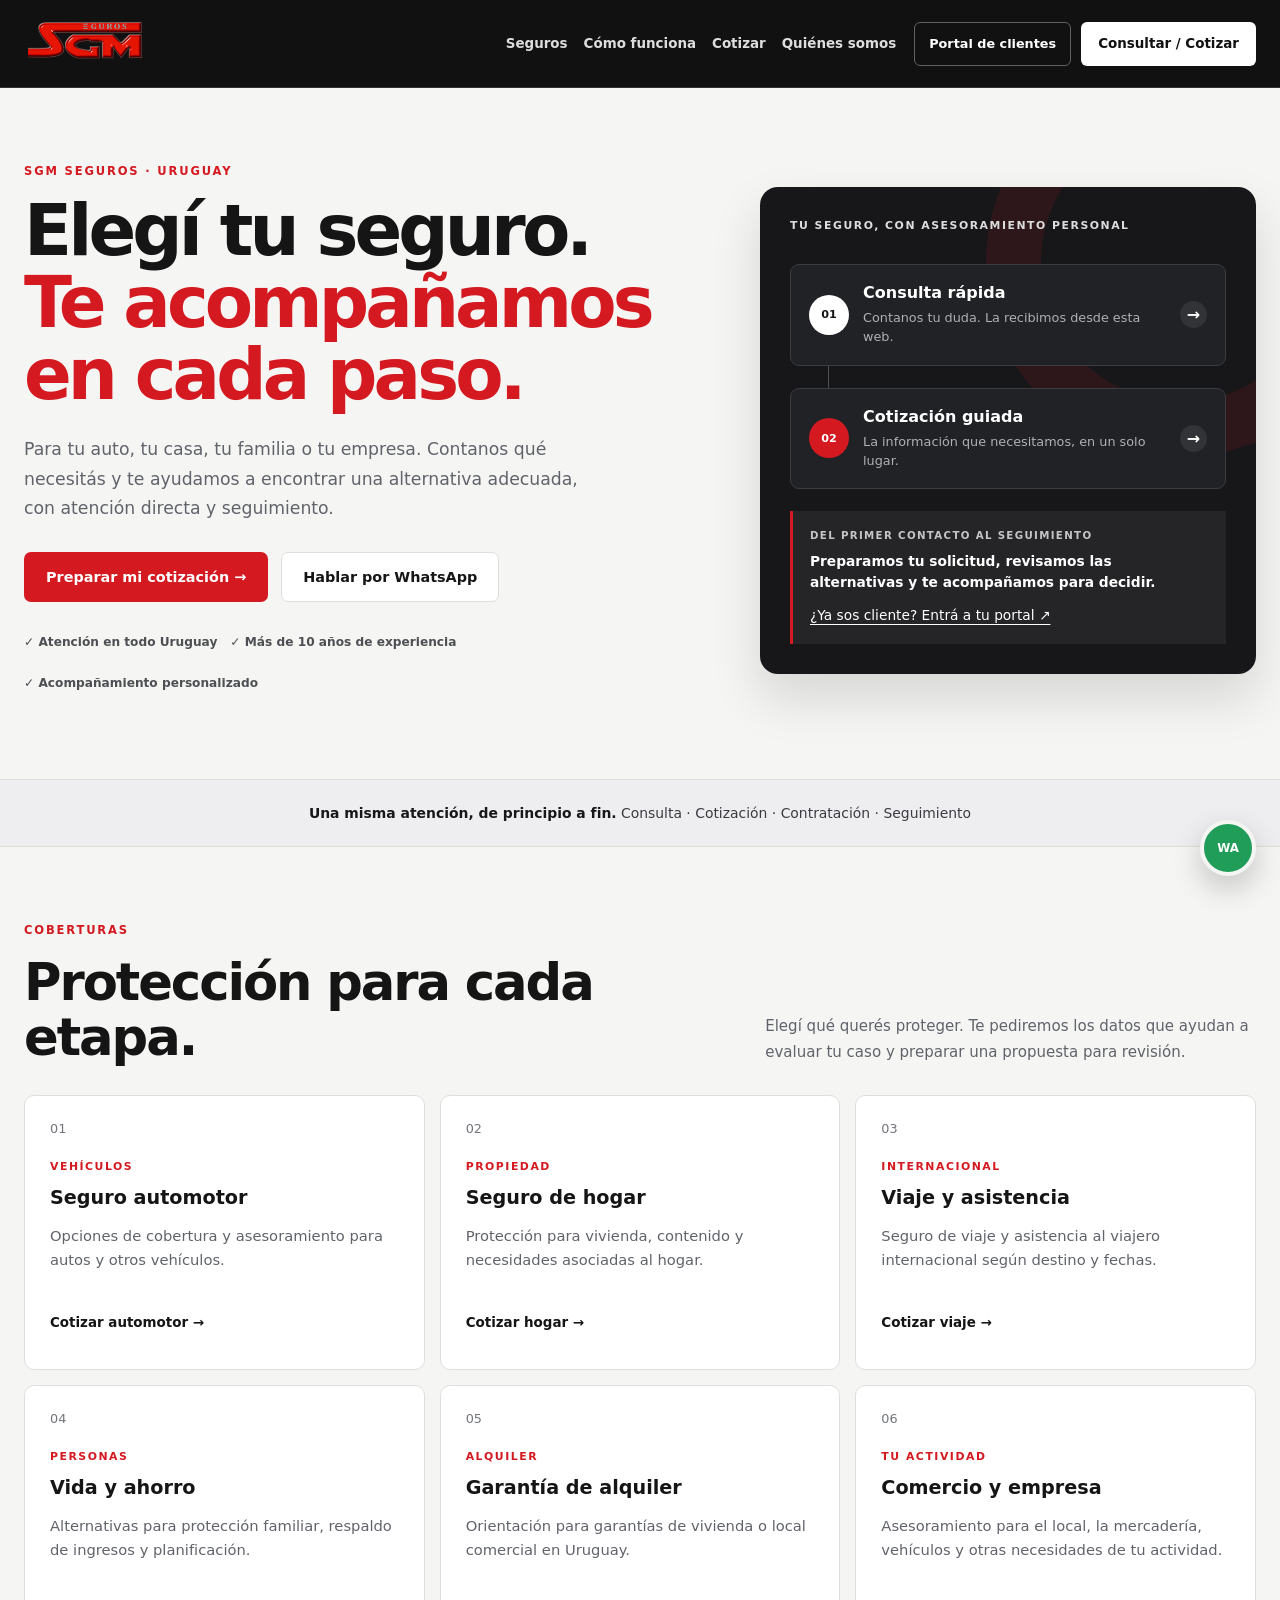
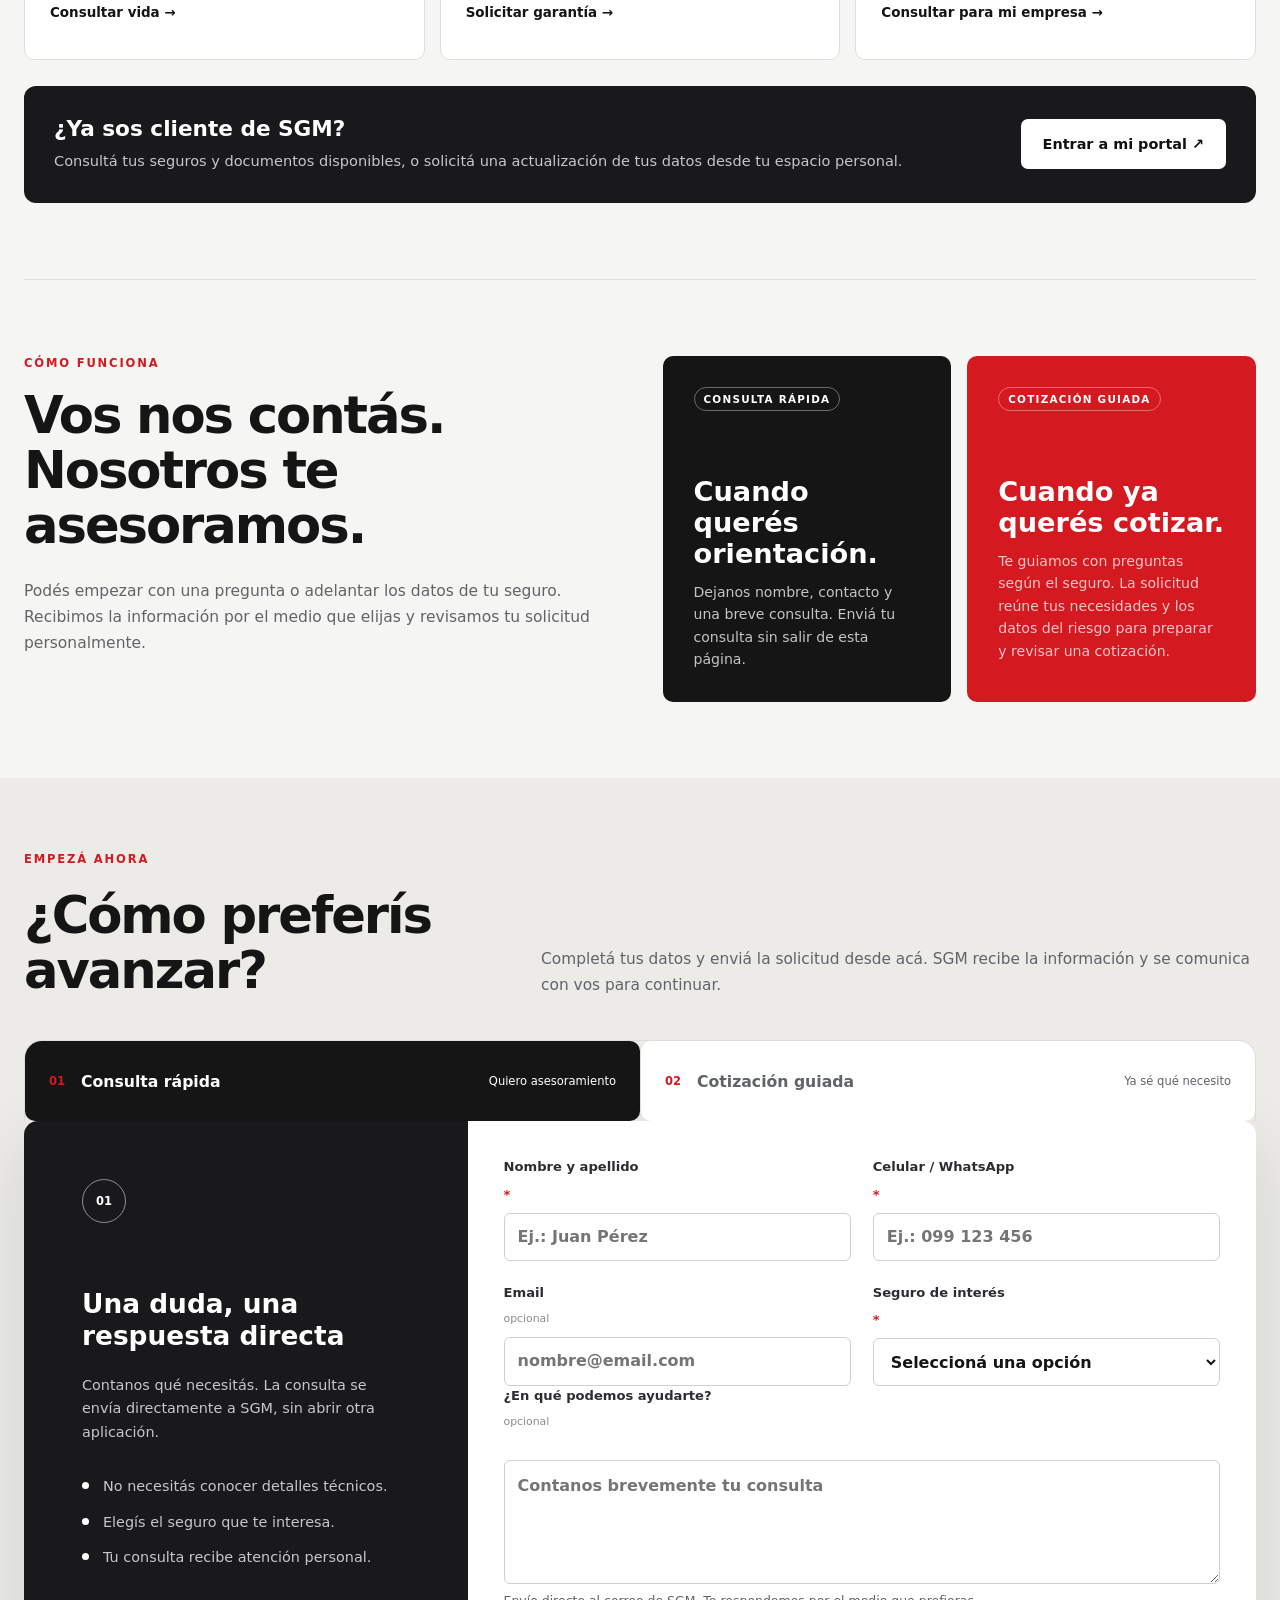
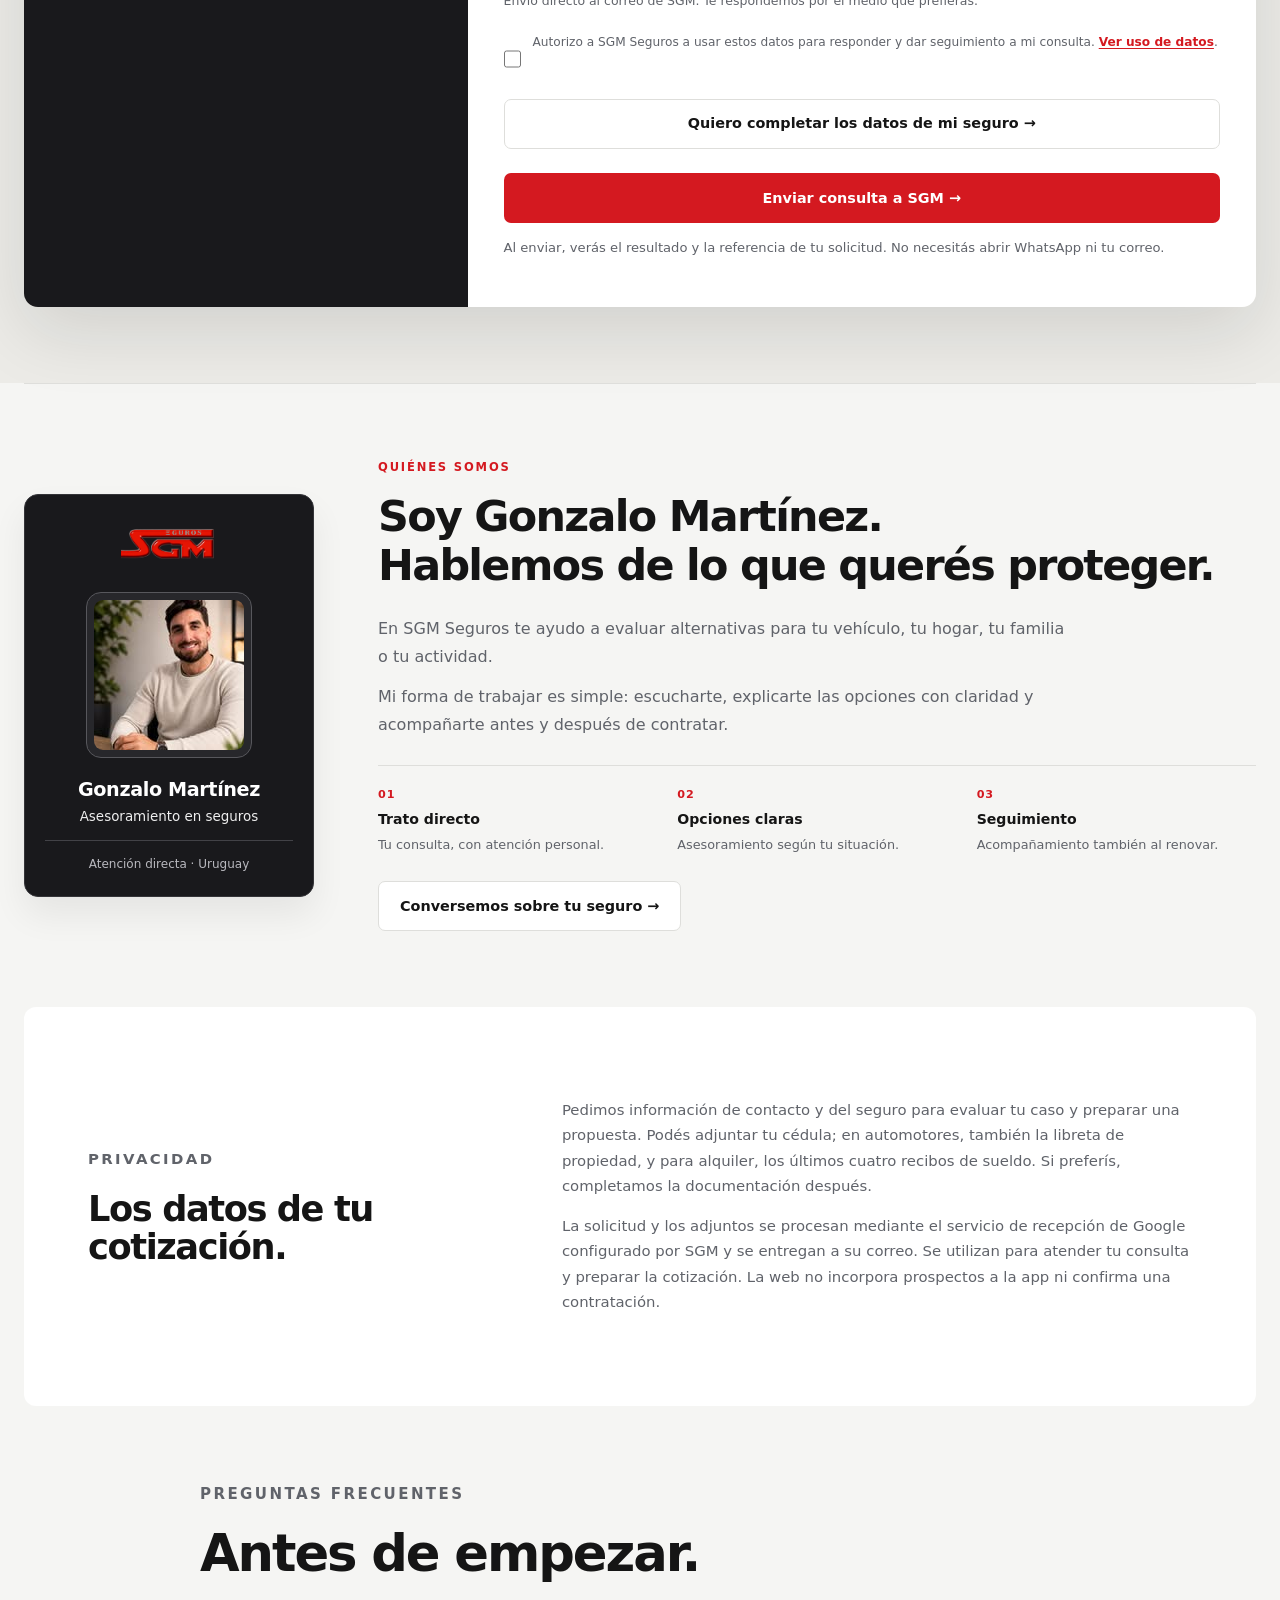
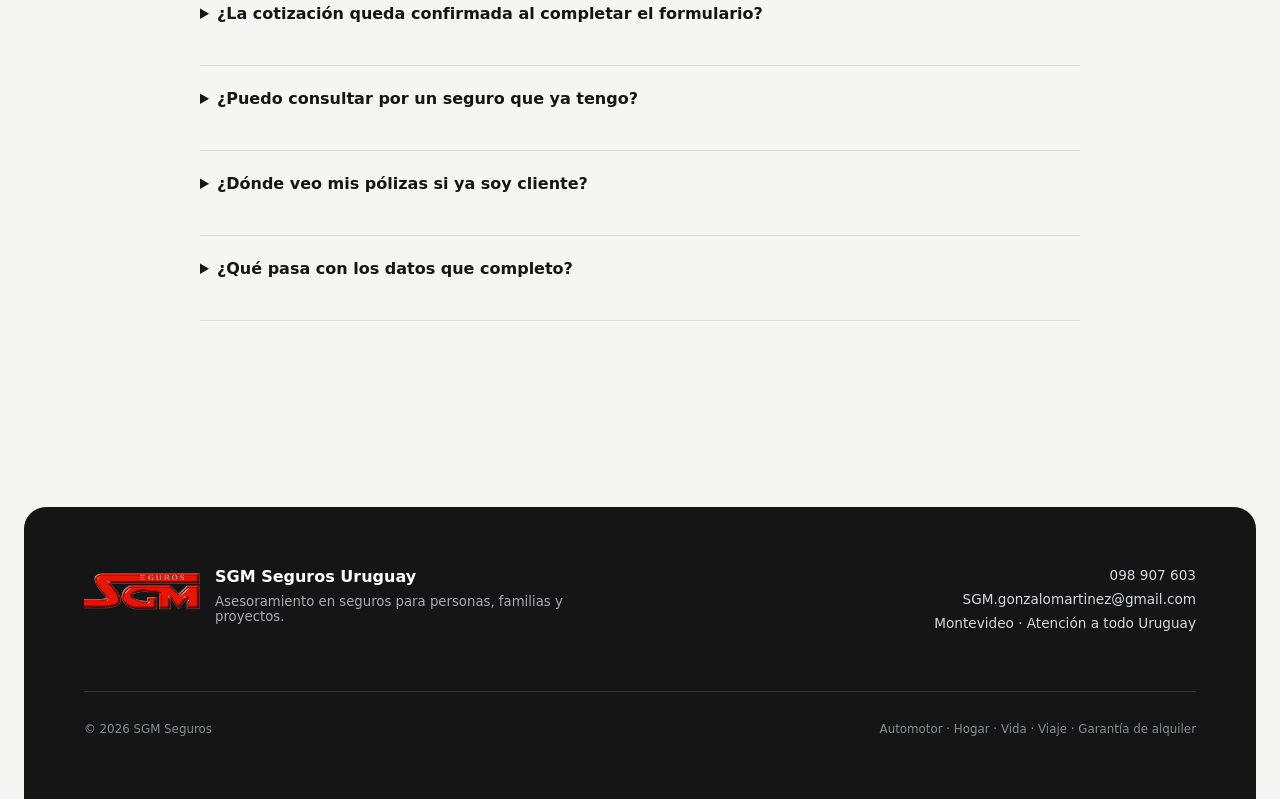
==== commit 60787a66: "Add files via upload" ====
--- a/index.html
+++ b/index.html
@@ -1508,7 +1508,7 @@
 [hidden]{display:none!important}.quote-step{display:none}.quote-step.active{display:block}.mini-note{margin-top:14px;color:var(--muted);font-size:.76rem;line-height:1.55}.status-note{margin-top:16px;padding:12px 14px;border:1px solid var(--line);border-radius:8px;background:#fafafa;color:var(--muted);font-size:.78rem}.quote-type-title{display:block}.department-select{min-width:0}
 
 </style>
-<link rel="stylesheet" href="assets/sgm-web.css?v=20261105-6">
+<link rel="stylesheet" href="assets/sgm-web.css?v=20261105-7">
 <link rel="icon" type="image/png" href="assets/sgm-icon.png">
 <meta property="og:image" content="https://sgmseguros.github.io/assets/sgm-logo.png">
 <meta property="og:image:alt" content="SGM Seguros Uruguay">
@@ -1517,9 +1517,9 @@
 <a class="skip-link" href="#inicio">Ir al contenido</a>
 <header class="site-header">
   <a class="brand" href="#inicio" aria-label="SGM Seguros - Inicio"><img class="brand-logo" src="assets/sgm-logo.png" alt="SGM Seguros" width="126" height="53"><span class="brand-name">Asesoramiento<br>en seguros · Uruguay</span></a>
-  <nav id="siteNav" aria-label="Navegación principal"><a href="#seguros">Seguros</a><a href="#como-funciona">Cómo funciona</a><a href="#elegi-tu-recorrido">Cotizar</a><a href="#confianza">Quiénes somos</a><a class="portal-nav" href="https://sgm-consulta.pages.dev/?portal=access" target="_blank" rel="noopener noreferrer">Portal de clientes ↗</a></nav>
+  <nav id="siteNav" aria-label="Navegación principal"><a href="#seguros">Seguros</a><a href="#como-funciona">Cómo funciona</a><a href="#elegi-tu-recorrido">Cotizar</a><a class="portal-nav" href="https://sgm-consulta.pages.dev/?portal=access" target="_blank" rel="noopener noreferrer">Portal de clientes ↗</a><a href="#confianza">Quiénes somos</a></nav>
   <button id="mobileMenu" class="mobile-menu-button" type="button" aria-label="Abrir menú" aria-controls="siteNav" aria-expanded="false">☰</button>
-  <a class="header-action" href="#elegi-tu-recorrido"><span class="label-desktop">Consultar / Cotizar</span><span class="label-mobile">Cotizar</span></a>
+  <div class="header-actions"><a class="header-portal" href="https://sgm-consulta.pages.dev/?portal=access"><span class="label-desktop">Portal de clientes</span><span class="label-mobile">Mi portal</span></a><a class="header-action" href="#elegi-tu-recorrido"><span class="label-desktop">Consultar / Cotizar</span><span class="label-mobile">Cotizar</span></a></div>
 </header>
 
 <main><aside id="deliveryNotice" class="delivery-preview-note">Vista previa · el envío directo está pendiente de habilitación y comprobación. Esta versión no enviará datos.</aside>
@@ -1621,6 +1621,6 @@
 <a class="floating-whatsapp" href="https://wa.me/59898907603?text=Hola%20SGM%20Seguros%2C%20necesito%20asesoramiento." target="_blank" rel="noopener" aria-label="Hablar con SGM Seguros por WhatsApp">WA</a>
 
 
-<dialog id="requestDialog" class="request-dialog" aria-labelledby="requestTitle" aria-describedby="requestInstructions"><div class="dialog-top"><h2 id="requestTitle">Tu solicitud, lista para revisar</h2><button id="dialogClose" class="dialog-close" type="button" aria-label="Cerrar resumen">Cerrar ×</button></div><p class="dialog-ref" id="requestReference"></p><p id="requestDestination"></p><label for="requestSummary">Resumen de tu solicitud</label><textarea id="requestSummary" readonly></textarea><p id="requestInstructions"></p><div class="dialog-actions"><a id="requestSend" class="button button-ghost" rel="noopener noreferrer" target="_blank">WhatsApp · opcional →</a><button id="requestCopy" class="button button-ghost" type="button">Copiar resumen</button></div><p id="copyStatus" role="status"></p><p>La recepción de una consulta no confirma una cotización ni una cobertura contratada.</p></dialog><noscript><style>.lead-form{display:none!important}</style><p style="padding:24px">Para completar los formularios necesitás JavaScript. También podés contactarnos directamente por WhatsApp al 098 907 603 o por correo a SGM.gonzalomartinez@gmail.com.</p></noscript><script type="module" src="assets/sgm-web.js?v=20261105-6"></script>
+<dialog id="requestDialog" class="request-dialog" aria-labelledby="requestTitle" aria-describedby="requestInstructions"><div class="dialog-top"><h2 id="requestTitle">Tu solicitud, lista para revisar</h2><button id="dialogClose" class="dialog-close" type="button" aria-label="Cerrar resumen">Cerrar ×</button></div><p class="dialog-ref" id="requestReference"></p><p id="requestDestination"></p><label for="requestSummary">Resumen de tu solicitud</label><textarea id="requestSummary" readonly></textarea><p id="requestInstructions"></p><div class="dialog-actions"><a id="requestSend" class="button button-ghost" rel="noopener noreferrer" target="_blank">WhatsApp · opcional →</a><button id="requestCopy" class="button button-ghost" type="button">Copiar resumen</button></div><p id="copyStatus" role="status"></p><p>La recepción de una consulta no confirma una cotización ni una cobertura contratada.</p></dialog><noscript><style>.lead-form{display:none!important}</style><p style="padding:24px">Para completar los formularios necesitás JavaScript. También podés contactarnos directamente por WhatsApp al 098 907 603 o por correo a SGM.gonzalomartinez@gmail.com.</p></noscript><script type="module" src="assets/sgm-web.js?v=20261105-7"></script>
 </body>
 </html>
--- a/assets/sgm-web.css
+++ b/assets/sgm-web.css
@@ -38,3 +38,11 @@
 .progress-list>button:not(:disabled):active{transform:translateY(2px)}
 .progress-list>button:focus-visible{outline:2px solid var(--red);outline-offset:4px}
 .progress-list>button:disabled{cursor:default;opacity:1}
+
+/* Acceso permanente al portal junto al botón de cotización. */
+.header-actions{display:flex;align-items:center;gap:10px;justify-self:end}.header-portal{display:inline-flex;align-items:center;justify-content:center;min-height:44px;border:1px solid #626262;border-radius:6px;padding:10px 14px;font-size:.8rem;font-weight:750;white-space:nowrap;color:#fff;transition:background .15s,transform .1s}.header-portal:hover{background:#303030}.header-portal:active{transform:translateY(1px)}
+@media(min-width:1101px) and (max-width:1350px){.site-header{gap:18px;padding-inline:24px}.site-header nav{gap:16px}.brand-name{display:none}}
+@media(max-width:760px){.site-header{gap:9px;padding-inline:14px}.header-actions{gap:7px}.header-portal{padding:8px 10px;font-size:.73rem}.header-actions .header-action{padding:8px 11px}.site-header .brand-logo{width:94px}.header-actions .header-action,.header-portal{min-height:44px}}
+@media(max-width:359px){.site-header{gap:6px;padding-inline:10px}.site-header .brand-logo{width:78px}.header-actions{gap:5px}.header-portal{padding-inline:8px}}
+
+@media(min-width:1101px){.site-header nav .portal-nav{display:none}}
